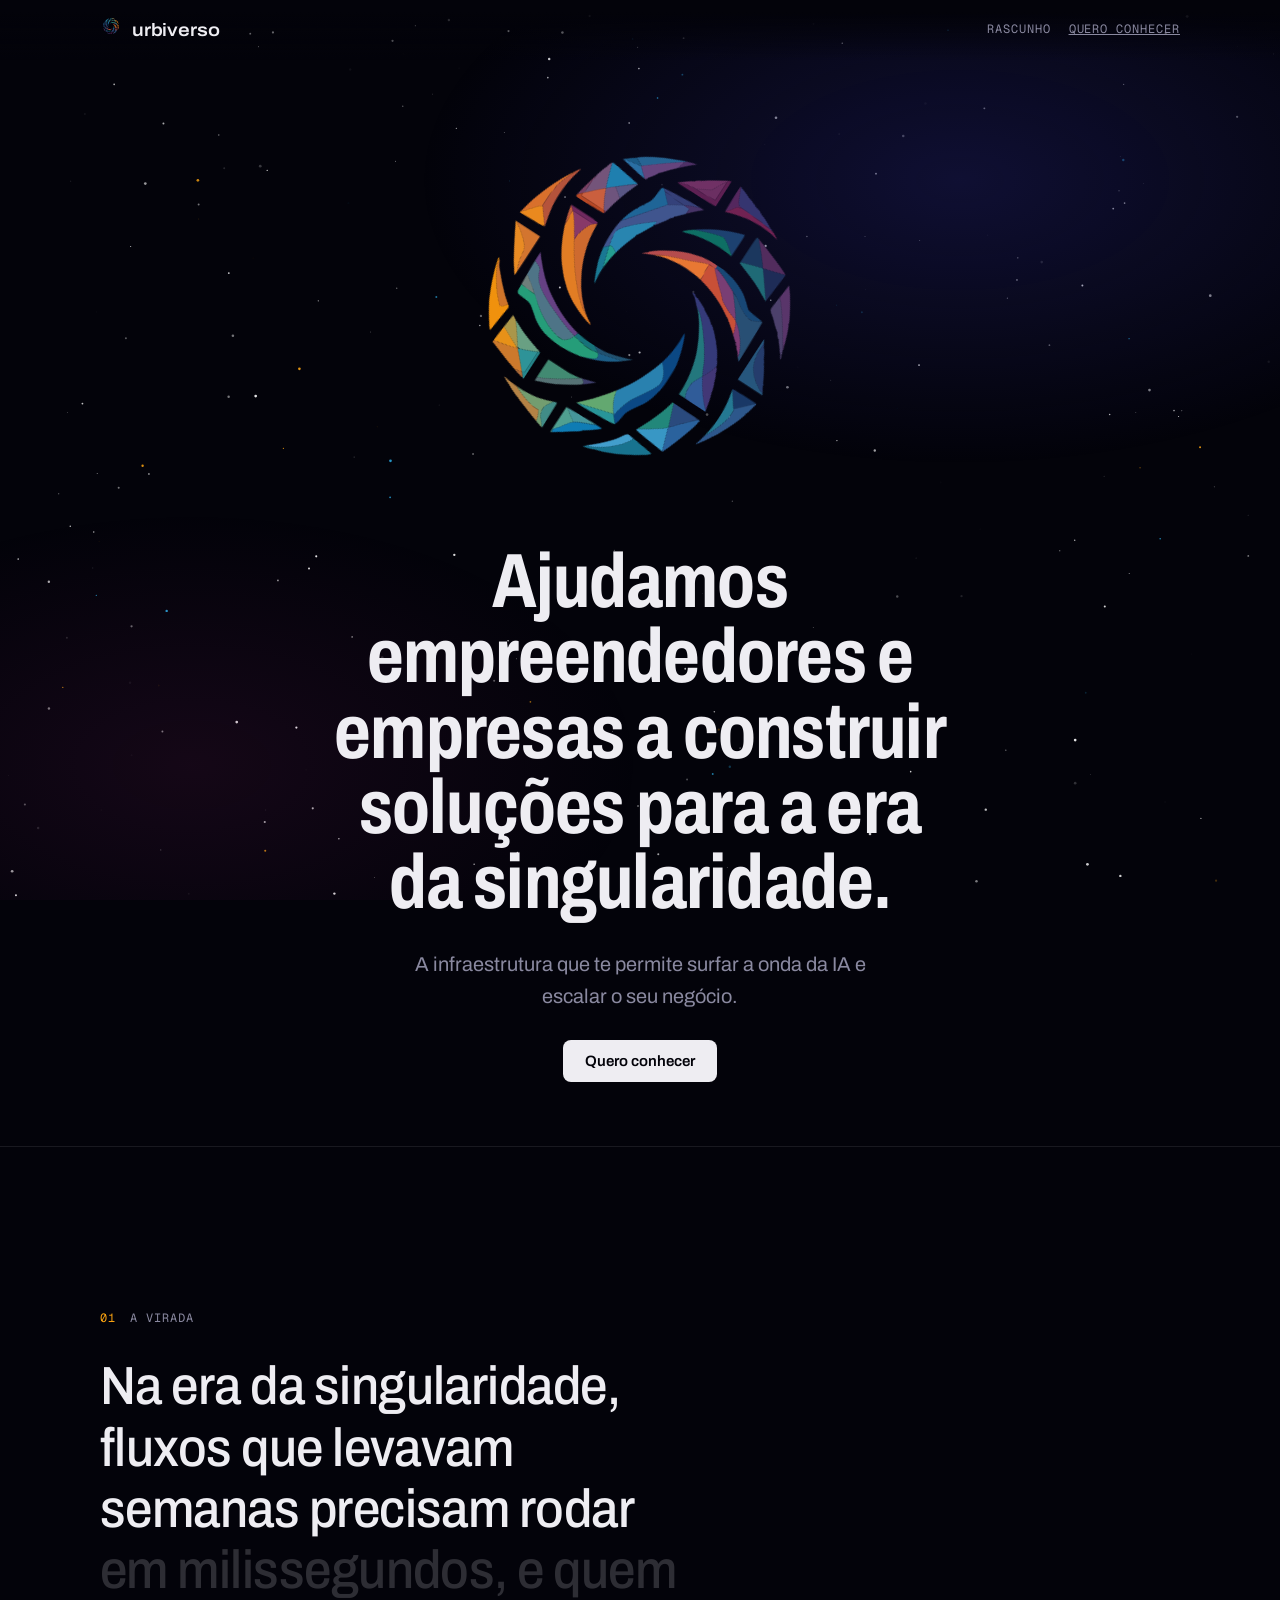
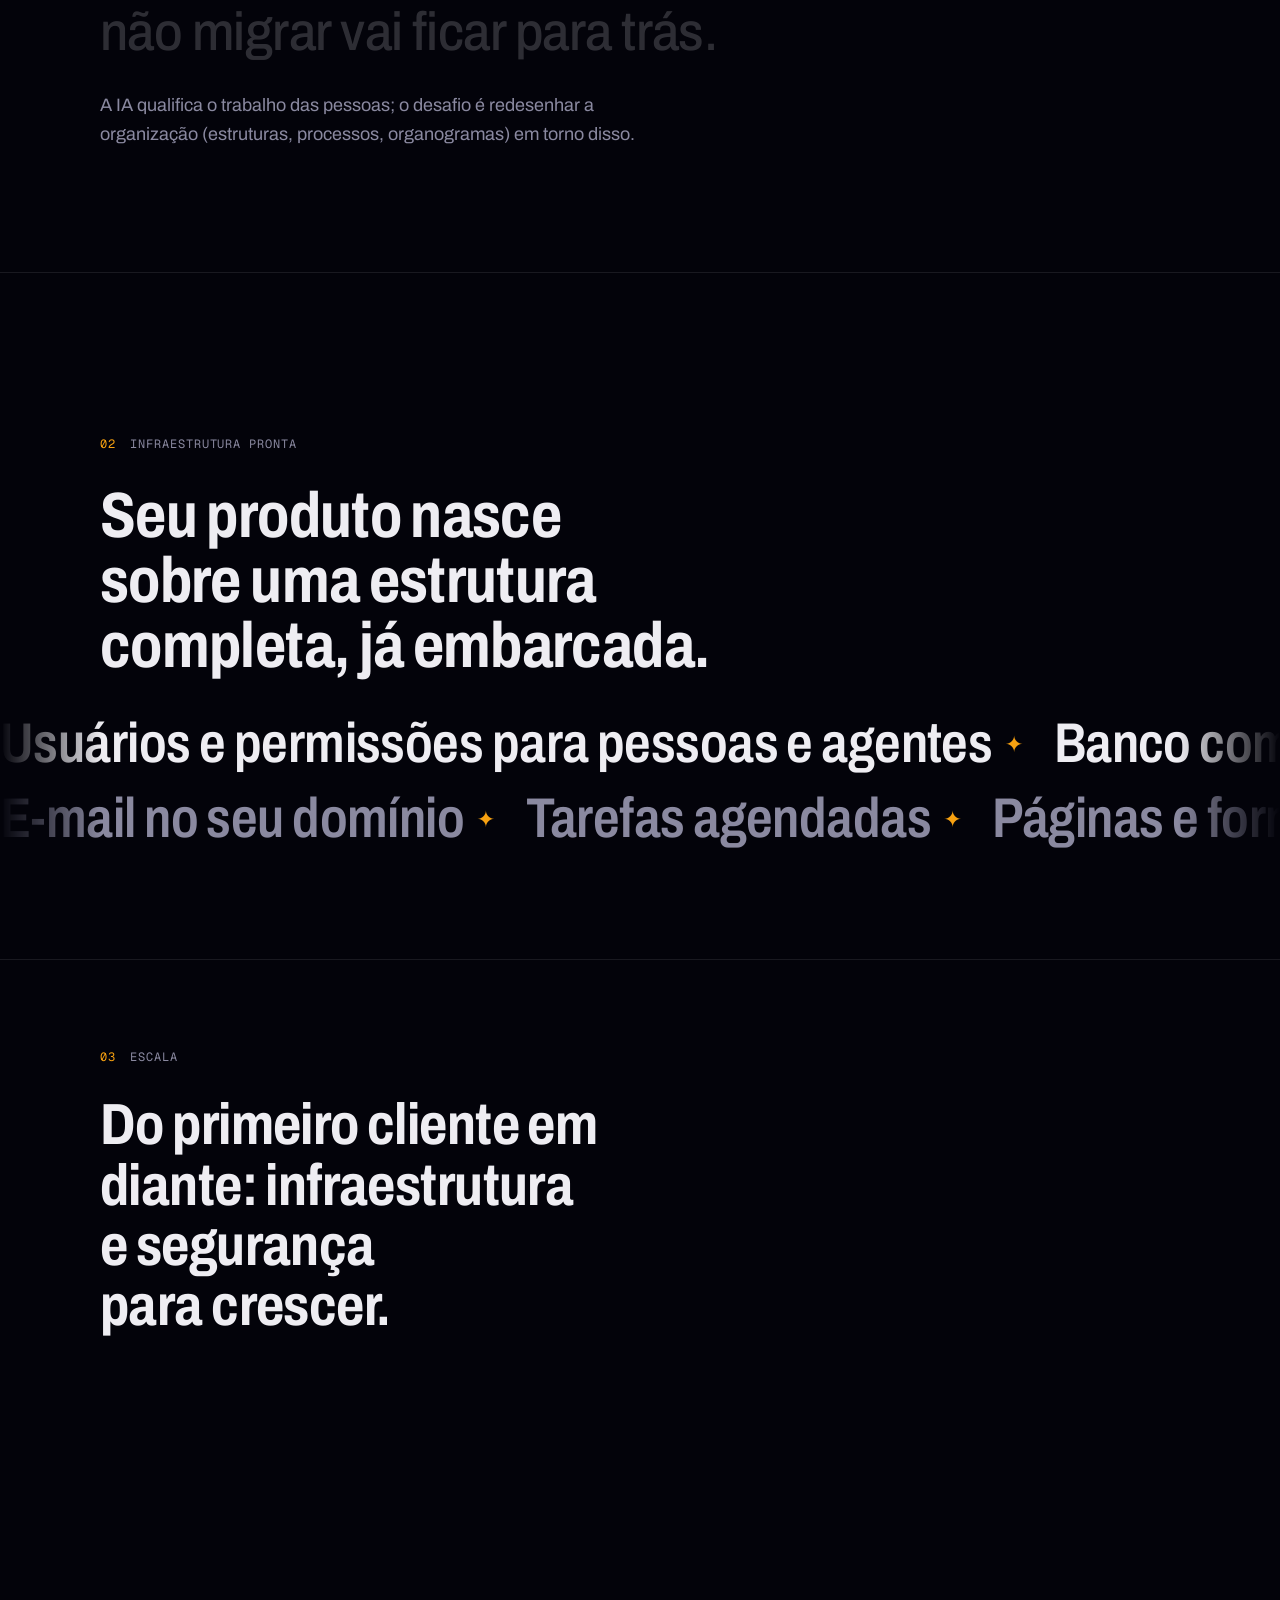
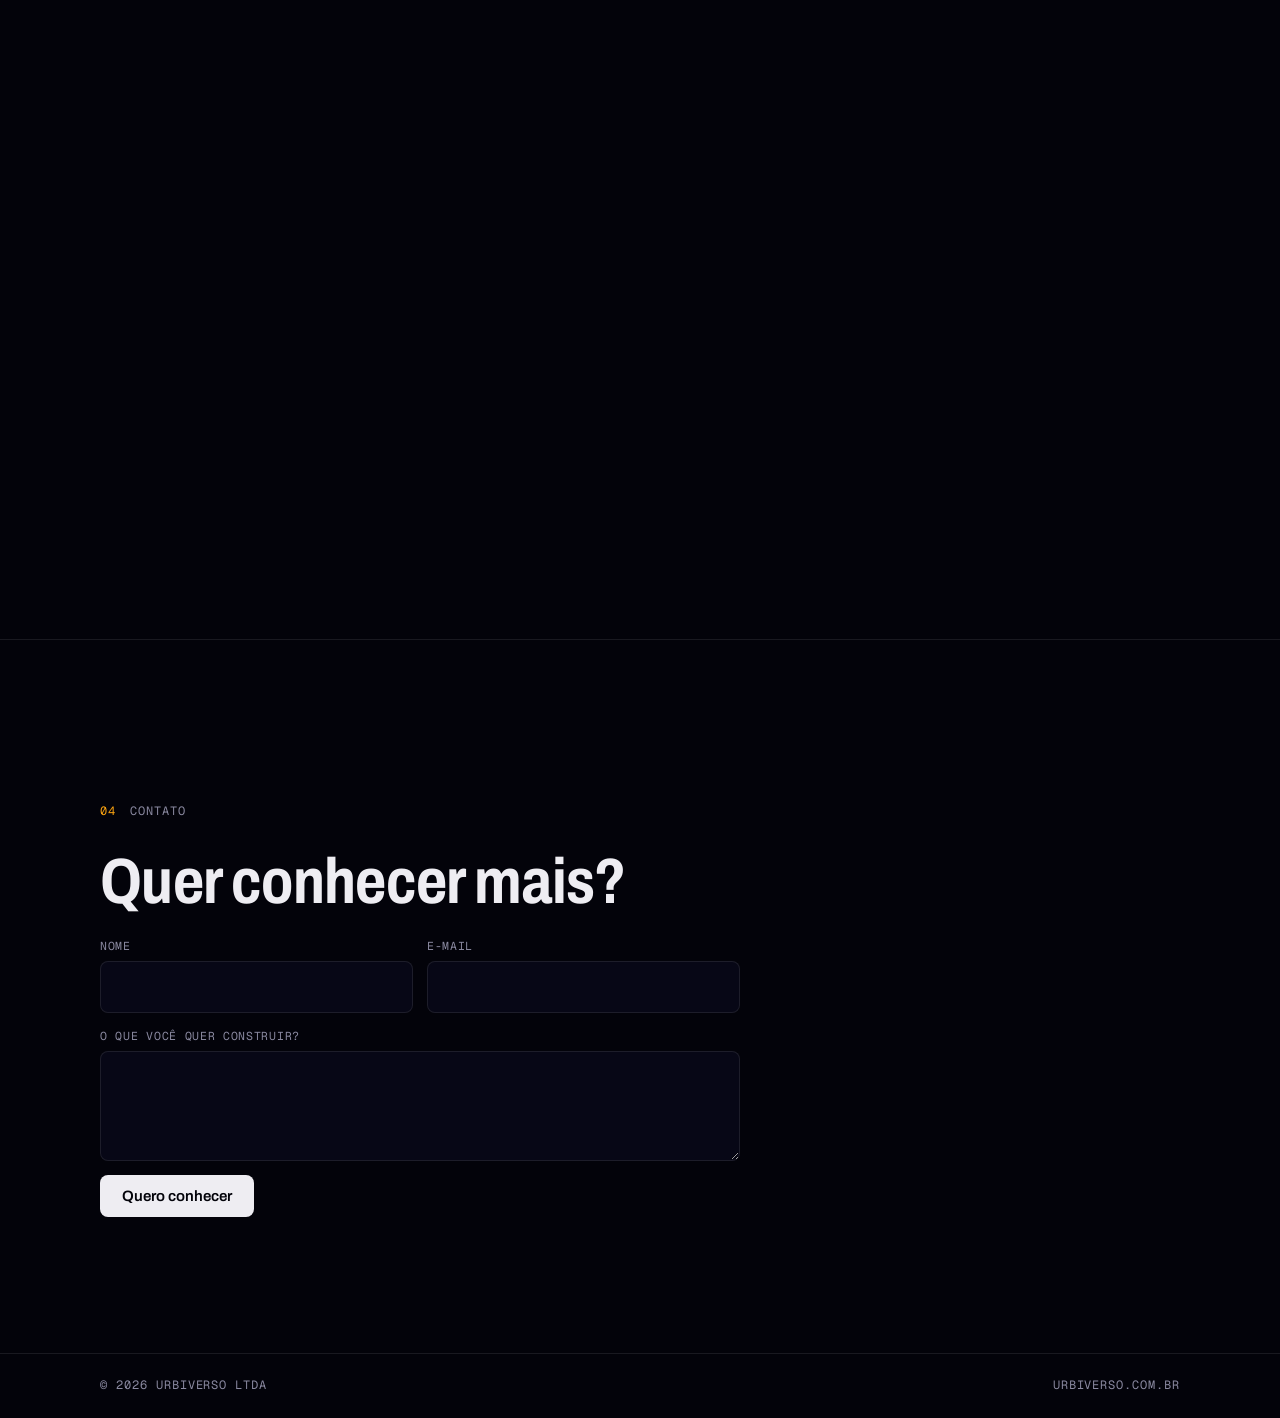
==== index.html @ dcdadf29 "Site enxuto: 4 blocos, letreiro da infraestrutura e animação de escala Público passa a ser empreende" ====
<!doctype html>
<html lang="pt-BR">
<!-- Rascunho: textos em revisão. -->
<head>
<meta charset="utf-8">
<meta name="viewport" content="width=device-width, initial-scale=1, viewport-fit=cover">
<title>Urbiverso</title>
<meta name="description" content="Ajudamos empreendedores e empresas a construir soluções para a era da singularidade.">
<link rel="icon" href="assets/vortice.svg" type="image/svg+xml">
<link rel="preconnect" href="https://fonts.googleapis.com">
<link rel="preconnect" href="https://fonts.gstatic.com" crossorigin>
<link rel="stylesheet" href="https://fonts.googleapis.com/css2?family=Archivo:wdth,wght@62..125,300..800&family=Geist+Mono:wght@400;500&display=swap">
<style>
:root{
  color-scheme: dark;
  --espaco:#03030A; --nebulosa:#1A1A55; --texto:#EEEDF2; --apagado:#8A89A0; --linha:rgba(255,255,255,.09);
  --azul:#2AA9E0; --verde:#13A98D; --laranja:#F7A111; --magenta:#9A2B79;
  --sans:"Archivo",system-ui,sans-serif; --mono:"Geist Mono",ui-monospace,monospace;
}
*{box-sizing:border-box}
html{background:var(--espaco)}
body{margin:0;background:var(--espaco);color:var(--texto);font-family:var(--sans);font-size:17px;line-height:1.6;-webkit-font-smoothing:antialiased;overflow-x:hidden}
a{color:inherit}
:focus-visible{outline:2px solid var(--laranja);outline-offset:3px}
#ceu{position:fixed;inset:0;width:100%;height:100%;z-index:0;pointer-events:none}
.nebulosa{position:fixed;inset:0;z-index:0;pointer-events:none;
  background:radial-gradient(60% 45% at 75% 20%,rgba(26,26,85,.55),transparent 70%),radial-gradient(50% 40% at 15% 85%,rgba(154,43,121,.12),transparent 70%)}
main,header,footer{position:relative;z-index:1}
.mono{font-family:var(--mono);font-size:12px;letter-spacing:.08em;text-transform:uppercase;color:var(--apagado)}
.env{max-width:1120px;margin:0 auto;padding-inline:20px}

.topo{position:fixed;inset:0 0 auto 0;z-index:5;padding-top:env(safe-area-inset-top,0px);
  background:linear-gradient(var(--espaco) 20%,transparent)}
.topo .env{display:flex;justify-content:space-between;align-items:center;height:60px}
.topo .marca{font-weight:600;font-stretch:112%;font-size:18px;letter-spacing:-.01em;display:flex;align-items:center;gap:10px}
.topo .marca svg{width:22px;height:22px}
.topo nav{display:flex;gap:18px;align-items:center}
@media (max-width:640px){.topo .tag{display:none}}

/* Abertura */
.abertura{min-height:100svh;display:grid;align-content:center;justify-items:center;text-align:center;gap:28px;padding:96px 20px 64px}
.vortice{width:min(58vmin,420px);aspect-ratio:1;will-change:transform}
.vortice svg{width:100%;height:100%;display:block}
.abertura h1{margin:0;max-width:18ch;font-weight:700;font-stretch:78%;font-size:clamp(38px,6vw,80px);line-height:.98;letter-spacing:-.01em;text-wrap:balance}
.abertura p{margin:0;max-width:44ch;color:var(--apagado);font-size:clamp(17px,1.6vw,20px)}

/* Capítulos */
.capitulo{padding-block:18vh 12vh;border-top:1px solid var(--linha)}
.rotulo{display:flex;gap:14px;align-items:center;margin-bottom:28px}
.rotulo .n{color:var(--laranja)}
.capitulo h2{margin:0 0 22px;max-width:20ch;font-weight:700;font-stretch:80%;font-size:clamp(34px,5vw,64px);line-height:1.02;letter-spacing:-.01em;text-wrap:balance}
.capitulo .corpo{max-width:58ch;color:var(--apagado);font-size:18px}
.capitulo .corpo p{margin:0 0 16px}
.capitulo .corpo strong{color:var(--texto);font-weight:500}

/* 1 · texto que acende */
.acende{margin:0 0 28px;max-width:24ch;font-size:clamp(28px,4.2vw,54px);line-height:1.14;font-weight:500;font-stretch:90%;letter-spacing:-.01em;text-wrap:balance}
.acende .p{opacity:.18;transition:opacity .35s linear}
.acende .p.on{opacity:1}
.cta{display:inline-block;font:600 15px var(--sans);color:var(--espaco);background:var(--texto);border-radius:8px;padding:13px 22px;text-decoration:none}
.cta:hover{background:#fff}

/* 2 · letreiro da infraestrutura */
.letreiro{margin-top:34px;display:grid;gap:10px;overflow:hidden;
  -webkit-mask-image:linear-gradient(90deg,transparent,#000 8%,#000 92%,transparent);mask-image:linear-gradient(90deg,transparent,#000 8%,#000 92%,transparent)}
.faixa{display:flex;width:max-content;animation:corre var(--dur,60s) linear infinite}
.faixa.volta{animation-direction:reverse}
.faixa span{white-space:nowrap;font-weight:600;font-stretch:80%;font-size:clamp(26px,4.4vw,56px);line-height:1.15;letter-spacing:-.01em;padding-right:.55em}
.faixa span::after{content:"✦";color:var(--laranja);font-size:.4em;vertical-align:.45em;padding-left:.55em}
.faixa.apagada span{color:var(--apagado)}
@keyframes corre{to{transform:translateX(-50%)}}
.so-leitor{position:absolute;width:1px;height:1px;overflow:hidden;clip-path:inset(50%)}

/* 3 · escala: grafo que vira galáxia */
.escala{position:relative;height:320vh;border-top:1px solid var(--linha)}
.palco{position:sticky;top:0;height:100svh;overflow:hidden}
#galaxia{position:absolute;inset:0;width:100%;height:100%}
.palco .env{position:relative;padding-top:88px}
.palco h2{margin:0;max-width:18ch;font-weight:700;font-stretch:80%;font-size:clamp(30px,4.6vw,58px);line-height:1.04;letter-spacing:-.01em;text-wrap:balance}

/* 4 · formulário */
form{display:grid;gap:14px;max-width:640px;margin-top:8px}
.duas{display:grid;gap:14px}
@media (min-width:640px){.duas{grid-template-columns:1fr 1fr}}
label{display:grid;gap:6px;font-family:var(--mono);font-size:11.5px;letter-spacing:.06em;text-transform:uppercase;color:var(--apagado)}
input,textarea{font:inherit;font-family:var(--sans);font-size:16px;text-transform:none;letter-spacing:0;color:var(--texto);background:rgba(10,10,28,.7);border:1px solid var(--linha);border-radius:8px;padding:12px 14px;width:100%}
textarea{min-height:110px;resize:vertical}
input:focus,textarea:focus{outline:none;border-color:var(--azul)}
button{justify-self:start;font:600 15px var(--sans);color:var(--espaco);background:var(--texto);border:0;border-radius:8px;padding:13px 22px;cursor:pointer}
button:hover{background:#fff}
.aviso{font-family:var(--mono);font-size:12px;color:var(--verde);min-height:1.2em}

footer{border-top:1px solid var(--linha);padding-block:22px calc(22px + env(safe-area-inset-bottom,0px))}
footer .env{display:flex;justify-content:space-between;gap:12px;flex-wrap:wrap}

@media (prefers-reduced-motion:reduce){
  .acende .p{opacity:1}
  .faixa{animation:none;width:auto;flex-wrap:wrap}
  .faixa span:nth-child(n+7){display:none}
  .escala{height:auto}
  .palco{position:relative}
}
</style>
</head>
<body>
<canvas id="ceu" aria-hidden="true"></canvas>
<div class="nebulosa" aria-hidden="true"></div>

<header class="topo"><div class="env">
  <span class="marca"><span id="mini" aria-hidden="true"></span>urbiverso</span>
  <nav class="mono"><span class="tag">Rascunho</span><a href="#lista">Quero conhecer</a></nav>
</div></header>

<main>
<section class="abertura">
  <div class="vortice" id="vortice" role="img" aria-label="Símbolo da Urbiverso girando"></div>
  <h1>Ajudamos empreendedores e empresas a construir soluções para a era da singularidade.</h1>
  <p>A infraestrutura que te permite surfar a onda da IA e escalar o seu negócio.</p>
  <a class="cta" href="#lista">Quero conhecer</a>
</section>

<section class="capitulo" id="c1"><div class="env">
  <div class="rotulo mono"><span class="n">01</span><span>A virada</span></div>
  <p class="acende" id="acende">Na era da singularidade, fluxos que levavam semanas precisam rodar em milissegundos, e quem não migrar vai ficar para trás.</p>
  <div class="corpo"><p>A IA qualifica o trabalho das pessoas; o desafio é redesenhar a organização (estruturas, processos, organogramas) em torno disso.</p></div>
</div></section>

<section class="capitulo" id="c2"><div class="env">
  <div class="rotulo mono"><span class="n">02</span><span>Infraestrutura pronta</span></div>
  <h2>Seu produto nasce sobre uma estrutura completa, já embarcada.</h2>
  <ul class="so-leitor"><li>Usuários e permissões para pessoas e agentes</li><li>Banco com dados separados por cliente</li><li>Trilha de auditoria imutável</li><li>Correção e evolução em tempo real por agentes</li><li>IA embutida: documentos, classificação, áudio</li><li>Integrações e Slack</li><li>E-mail no seu domínio</li><li>Tarefas agendadas</li><li>Páginas e formulários públicos</li><li>Atualizações sem parar o sistema</li><li>Sua marca em tudo</li></ul>
</div>
  <div class="letreiro" aria-hidden="true">
    <div class="faixa" style="--dur:70s"><span>Usuários e permissões para pessoas e agentes</span><span>Banco com dados separados por cliente</span><span>Trilha de auditoria imutável</span><span>Correção e evolução em tempo real por agentes</span><span>IA embutida: documentos, classificação, áudio</span><span>Integrações e Slack</span><span>Usuários e permissões para pessoas e agentes</span><span>Banco com dados separados por cliente</span><span>Trilha de auditoria imutável</span><span>Correção e evolução em tempo real por agentes</span><span>IA embutida: documentos, classificação, áudio</span><span>Integrações e Slack</span></div>
    <div class="faixa volta apagada" style="--dur:60s"><span>E-mail no seu domínio</span><span>Tarefas agendadas</span><span>Páginas e formulários públicos</span><span>Atualizações sem parar o sistema</span><span>Sua marca em tudo</span><span>E-mail no seu domínio</span><span>Tarefas agendadas</span><span>Páginas e formulários públicos</span><span>Atualizações sem parar o sistema</span><span>Sua marca em tudo</span></div>
  </div>
</section>

<section class="escala" id="c3">
  <div class="palco">
    <canvas id="galaxia" aria-hidden="true"></canvas>
    <div class="env">
      <div class="rotulo mono"><span class="n">03</span><span>Escala</span></div>
      <h2>Do primeiro cliente em diante: infraestrutura e segurança para crescer.</h2>
    </div>
  </div>
</section>

<section class="capitulo" id="lista"><div class="env">
  <div class="rotulo mono"><span class="n">04</span><span>Contato</span></div>
  <h2>Quer conhecer mais?</h2>
  <form id="form" novalidate>
    <div class="duas">
      <label for="f-nome">Nome<input id="f-nome" name="nome" autocomplete="name" required></label>
      <label for="f-email">E-mail<input id="f-email" name="email" type="email" autocomplete="email" required></label>
    </div>
    <label for="f-ideia">O que você quer construir?<textarea id="f-ideia" name="ideia" required></textarea></label>
    <button type="submit">Quero conhecer</button>
    <div class="aviso" id="aviso" role="status"></div>
  </form>
</div></section>
</main>

<footer><div class="env mono"><span>© 2026 Urbiverso Ltda</span><span>urbiverso.com.br</span></div></footer>

<script>
document.documentElement.classList.add('js');
const reduz=matchMedia('(prefers-reduced-motion: reduce)').matches;
const clamp=(v,a=0,b=1)=>Math.min(b,Math.max(a,v));

/* Céu: três camadas de estrelas, brilho lento, paralaxe leve na rolagem */
const ceu=document.getElementById('ceu'), cx=ceu.getContext('2d');
let estrelas=[], W=0, H=0, dpr=1;
function semear(){
  dpr=Math.min(devicePixelRatio||1,2); W=innerWidth; H=innerHeight;
  ceu.width=W*dpr; ceu.height=H*dpr; cx.setTransform(dpr,0,0,dpr,0,0);
  const n=Math.round(W*H/2600); let s=7;
  const rnd=()=>{s=(s*16807)%2147483647;return s/2147483647;};
  estrelas=Array.from({length:n},()=>{const c=rnd();return {x:rnd()*W,y:rnd()*H*1.6,r:.3+rnd()*1.1,camada:c<.6?.05:c<.9?.12:.22,fase:rnd()*6.28,vel:.4+rnd()*1.2,cor:rnd()<.08?'247,161,17':rnd()<.1?'42,169,224':'255,255,255'};});
}
function desenhar(t){
  cx.clearRect(0,0,W,H);
  const y0=scrollY;
  for(const e of estrelas){
    const y=((e.y-y0*e.camada)%(H*1.6)+H*1.6)%(H*1.6);
    if(y>H) continue;
    const a=reduz?.7:.45+.45*Math.sin(t/1000*e.vel+e.fase);
    cx.fillStyle=`rgba(${e.cor},${a.toFixed(2)})`;
    cx.beginPath();cx.arc(e.x,y,e.r,0,6.283);cx.fill();
  }
}
semear(); addEventListener('resize',semear);

/* Vórtice: gira no sentido anti-horário, devagar; a rolagem acrescenta giro */
const vortice=document.getElementById('vortice');
fetch('assets/vortice.svg').then(r=>r.text()).then(svg=>{vortice.innerHTML=svg;document.getElementById('mini').innerHTML=svg;});
let angulo=0, ultimo=performance.now(), rolagemAnterior=scrollY;
function laco(t){
  const dt=t-ultimo; ultimo=t;
  if(!reduz){
    angulo-=dt*0.006;                         // ~60s por volta
    angulo-=Math.abs(scrollY-rolagemAnterior)*0.08;   // rolar (para qualquer lado) acelera o giro anti-horário
    rolagemAnterior=scrollY;
    vortice.style.transform=`rotate(${angulo}deg)`;
  }
  desenhar(t);
  textoAcende();
  galaxia();
  requestAnimationFrame(laco);
}
requestAnimationFrame(laco);

/* 01 · texto acende conforme a leitura */
const acende=document.getElementById('acende');
acende.innerHTML=acende.textContent.split(' ').map(w=>`<span class="p">${w}</span>`).join(' ');
const palavras=[...acende.querySelectorAll('.p')];
function textoAcende(){
  if(reduz) return;
  const r=acende.getBoundingClientRect();
  const p=clamp((innerHeight*.85-r.top)/(r.height+innerHeight*.35));
  const n=Math.round(p*palavras.length);
  palavras.forEach((w,i)=>w.classList.toggle('on',i<n));
}

/* 03 · escala: um ponto se liga aos vizinhos, a rede cresce, a câmera se afasta e a rede vira galáxia */
const esc=document.getElementById('c3'), gal=document.getElementById('galaxia'), gx=gal.getContext('2d');
let GW=0, GH=0;
function medirGal(){const d=Math.min(devicePixelRatio||1,2);GW=gal.clientWidth;GH=gal.clientHeight;gal.width=GW*d;gal.height=GH*d;gx.setTransform(d,0,0,d,0,0);}
medirGal(); addEventListener('resize',medirGal);
const pts=(()=>{
  let s=11; const rnd=()=>{s=(s*16807)%2147483647;return s/2147483647;};
  const gauss=()=>{let u=0;for(let i=0;i<4;i++)u+=rnd();return (u-2)/1.15;};
  const g=[];
  // galáxia: dois braços em espiral e um núcleo
  for(let i=0;i<6500;i++){
    let x,y;
    if(rnd()<.2){const r=Math.abs(gauss())*.17, a=rnd()*6.283; x=Math.cos(a)*r; y=Math.sin(a)*r;}
    else{const t=Math.pow(rnd(),.8), braco=rnd()<.5?0:Math.PI, a=braco+t*4.4+gauss()*.42*(1.1-t*.5), r=.08+t*.95+gauss()*.05;
      x=Math.cos(a)*r+gauss()*.06; y=Math.sin(a)*r+gauss()*.06;}
    g.push({x,y:y*.68,rede:false});
  }
  // ponto de partida num dos braços, e a rede em volta dele, densa em todas as escalas
  const t0=.5, a0=t0*4.4, r0=.08+t0*.95, O={x:Math.cos(a0)*r0,y:Math.sin(a0)*r0*.68};
  for(let i=0;i<420;i++){const r=.0012*Math.pow(160,rnd()), a=rnd()*6.283; g.push({x:O.x+Math.cos(a)*r,y:O.y+Math.sin(a)*r*.8,rede:true});}
  g.push({x:O.x,y:O.y,rede:true,origem:true});
  for(const p of g){p.d=Math.hypot(p.x-O.x,p.y-O.y); p.cor=p.origem?'247,161,17':rnd()<.12?'42,169,224':rnd()<.05?'154,43,121':'255,255,255'; p.r=p.rede?1.6:.4+rnd()*.8;}
  g.sort((a,b)=>a.d-b.d);
  // cada nó da rede se liga aos dois vizinhos mais próximos que já existiam
  const rede=g.filter(p=>p.rede);
  rede.forEach((p,k)=>{let m=[];for(let j=0;j<k;j++){const q=rede[j],d=Math.hypot(p.x-q.x,p.y-q.y);m.push([d,q]);}m.sort((a,b)=>a[0]-b[0]);p.lig=m.slice(0,2).map(v=>v[1]);});
  g.O=O; g.max=g[g.length-1].d; return g;
})();
const suave=t=>t*t*(3-2*t);
function galaxia(){
  const r=esc.getBoundingClientRect();
  if(r.bottom<0||r.top>innerHeight) return;
  const p=reduz?1:clamp(-r.top/(r.height-innerHeight));
  const m=Math.min(GW,GH), R0=.0009, R=R0*Math.pow(pts.max/R0,p);      // raio da rede cresce exponencialmente
  const esc1=Math.max(.38*m/R,.44*m);                                  // a câmera se afasta até caber a galáxia
  const k=suave(clamp((p-.55)/.45));
  const cx0=pts.O.x*(1-k), cy0=pts.O.y*(1-k);                          // e desliza da origem para o centro
  const ox=GW/2, oy=GH*.58;
  gx.clearRect(0,0,GW,GH);
  const brilho=clamp((p-.7)/.3);
  if(brilho>0){const cx=ox-cx0*esc1, cy=oy-cy0*esc1, rg=gx.createRadialGradient(cx,cy,0,cx,cy,.55*esc1);
    rg.addColorStop(0,`rgba(180,190,255,${(.22*brilho).toFixed(3)})`);rg.addColorStop(.35,`rgba(26,26,85,${(.35*brilho).toFixed(3)})`);rg.addColorStop(1,'rgba(26,26,85,0)');
    gx.fillStyle=rg;gx.fillRect(0,0,GW,GH);}
  const ligAlfa=clamp(1-(p-.45)/.4)*.55;
  if(ligAlfa>0){
    gx.lineWidth=1; gx.strokeStyle=`rgba(42,169,224,${ligAlfa.toFixed(3)})`; gx.beginPath();
    for(const q of pts){ if(q.d>R) break; if(!q.lig) continue;
      const x=ox+(q.x-cx0)*esc1, y=oy+(q.y-cy0)*esc1;
      for(const v of q.lig){gx.moveTo(x,y);gx.lineTo(ox+(v.x-cx0)*esc1,oy+(v.y-cy0)*esc1);} }
    gx.stroke();
  }
  const tamRede=1+2.2*clamp(1-p/.5);
  for(const q of pts){
    if(q.d>R) break;
    const x=ox+(q.x-cx0)*esc1, y=oy+(q.y-cy0)*esc1;
    if(x<-4||y<-4||x>GW+4||y>GH+4) continue;
    const a=clamp((R-q.d)/(R*.25+1e-6));
    gx.fillStyle=`rgba(${q.cor},${((.25+.75*a)*(q.rede?1:.8)).toFixed(2)})`;
    gx.beginPath(); gx.arc(x,y,q.origem?3.5:q.rede?q.r*tamRede*.7:q.r,0,6.283); gx.fill();
  }
}

/* Formulário: nesta direção é só demonstração */
document.getElementById('form').addEventListener('submit',e=>{
  e.preventDefault();
  document.getElementById('aviso').textContent='O formulário ainda não está ligado. Em breve.';
});
</script>
</body>
</html>
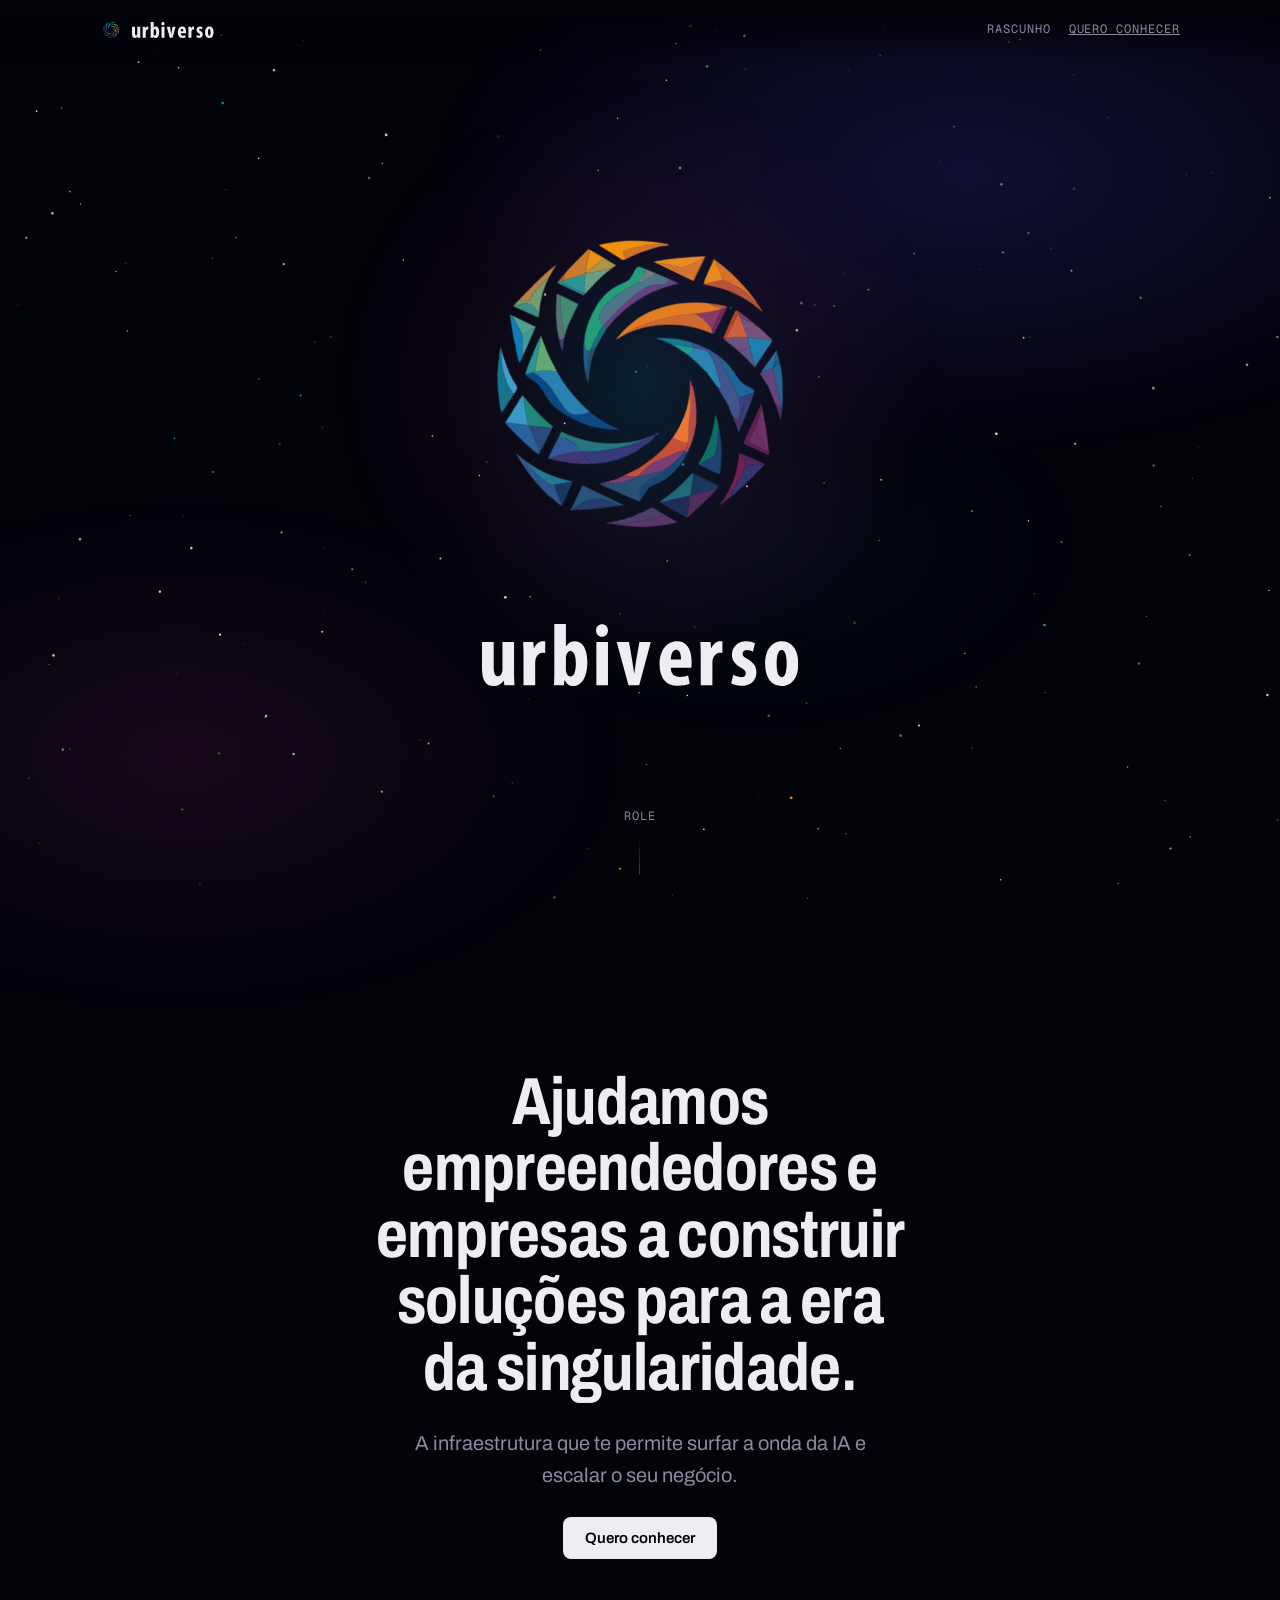
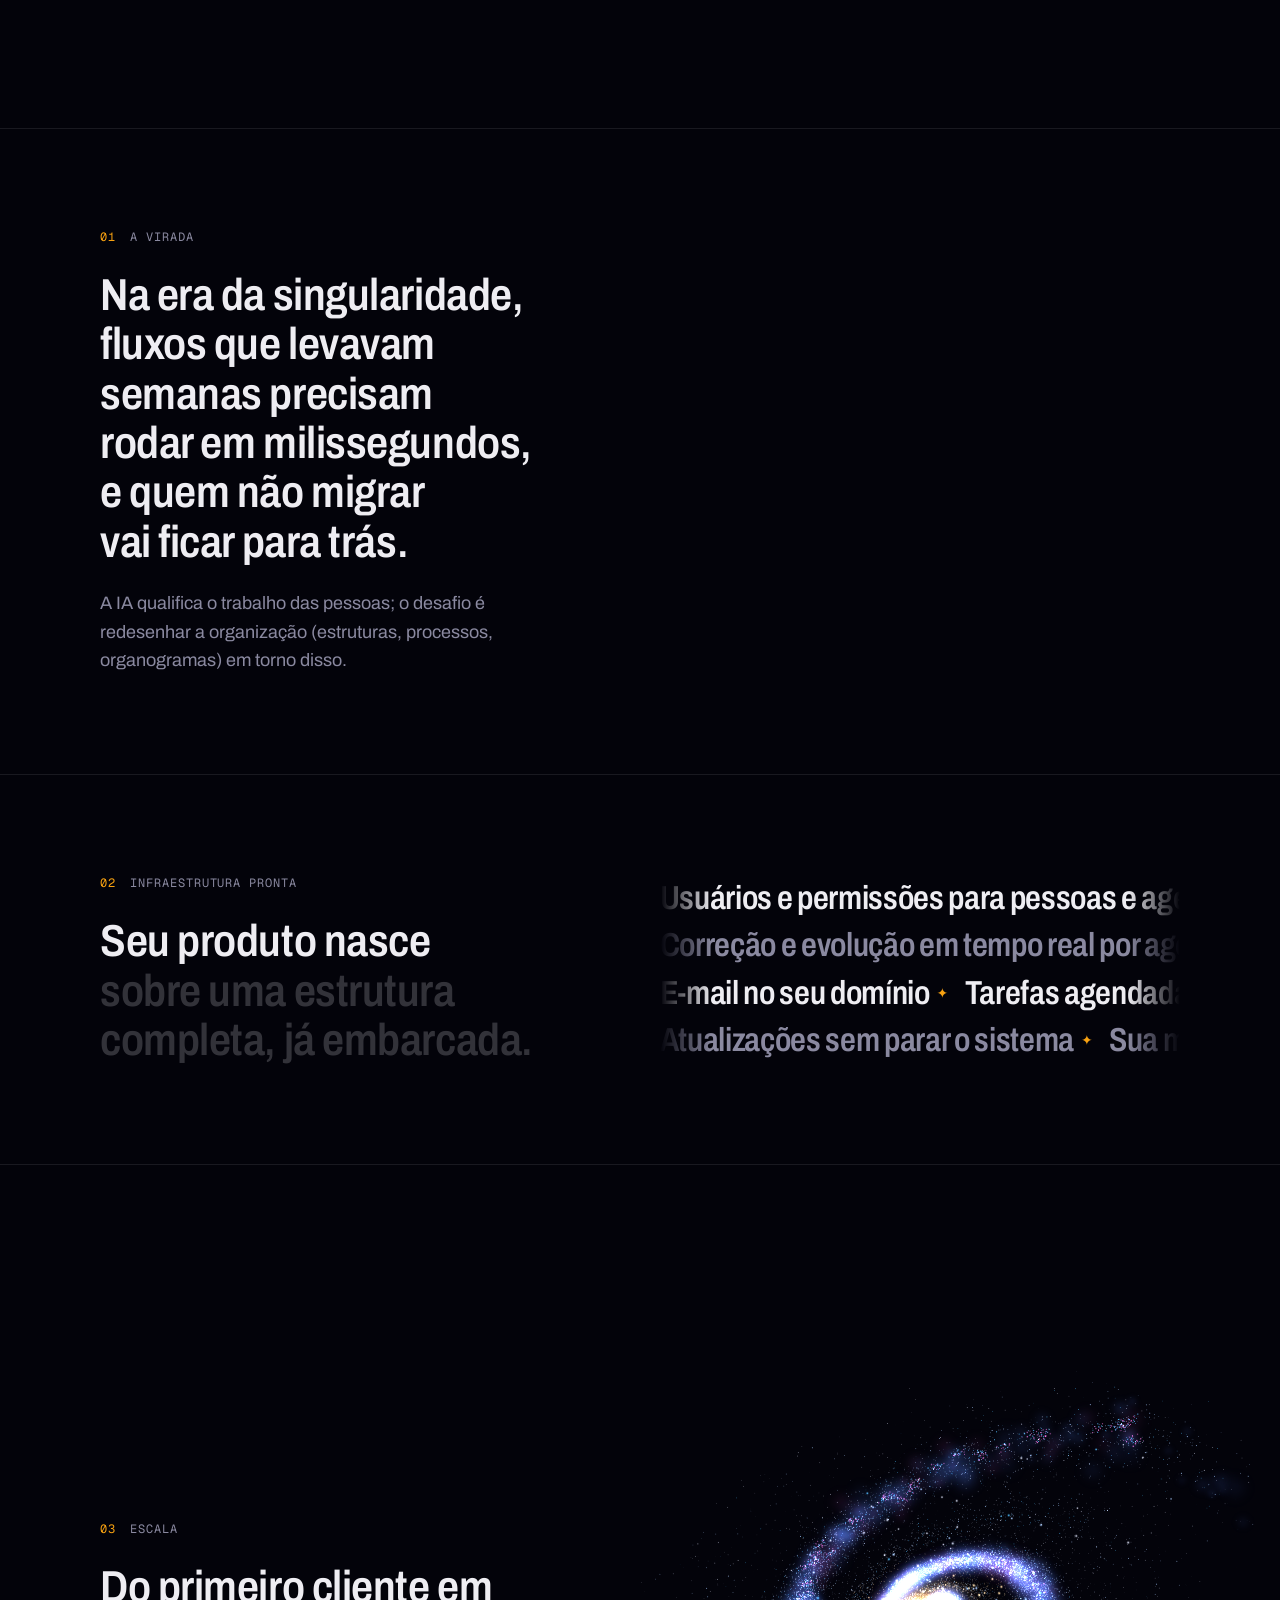
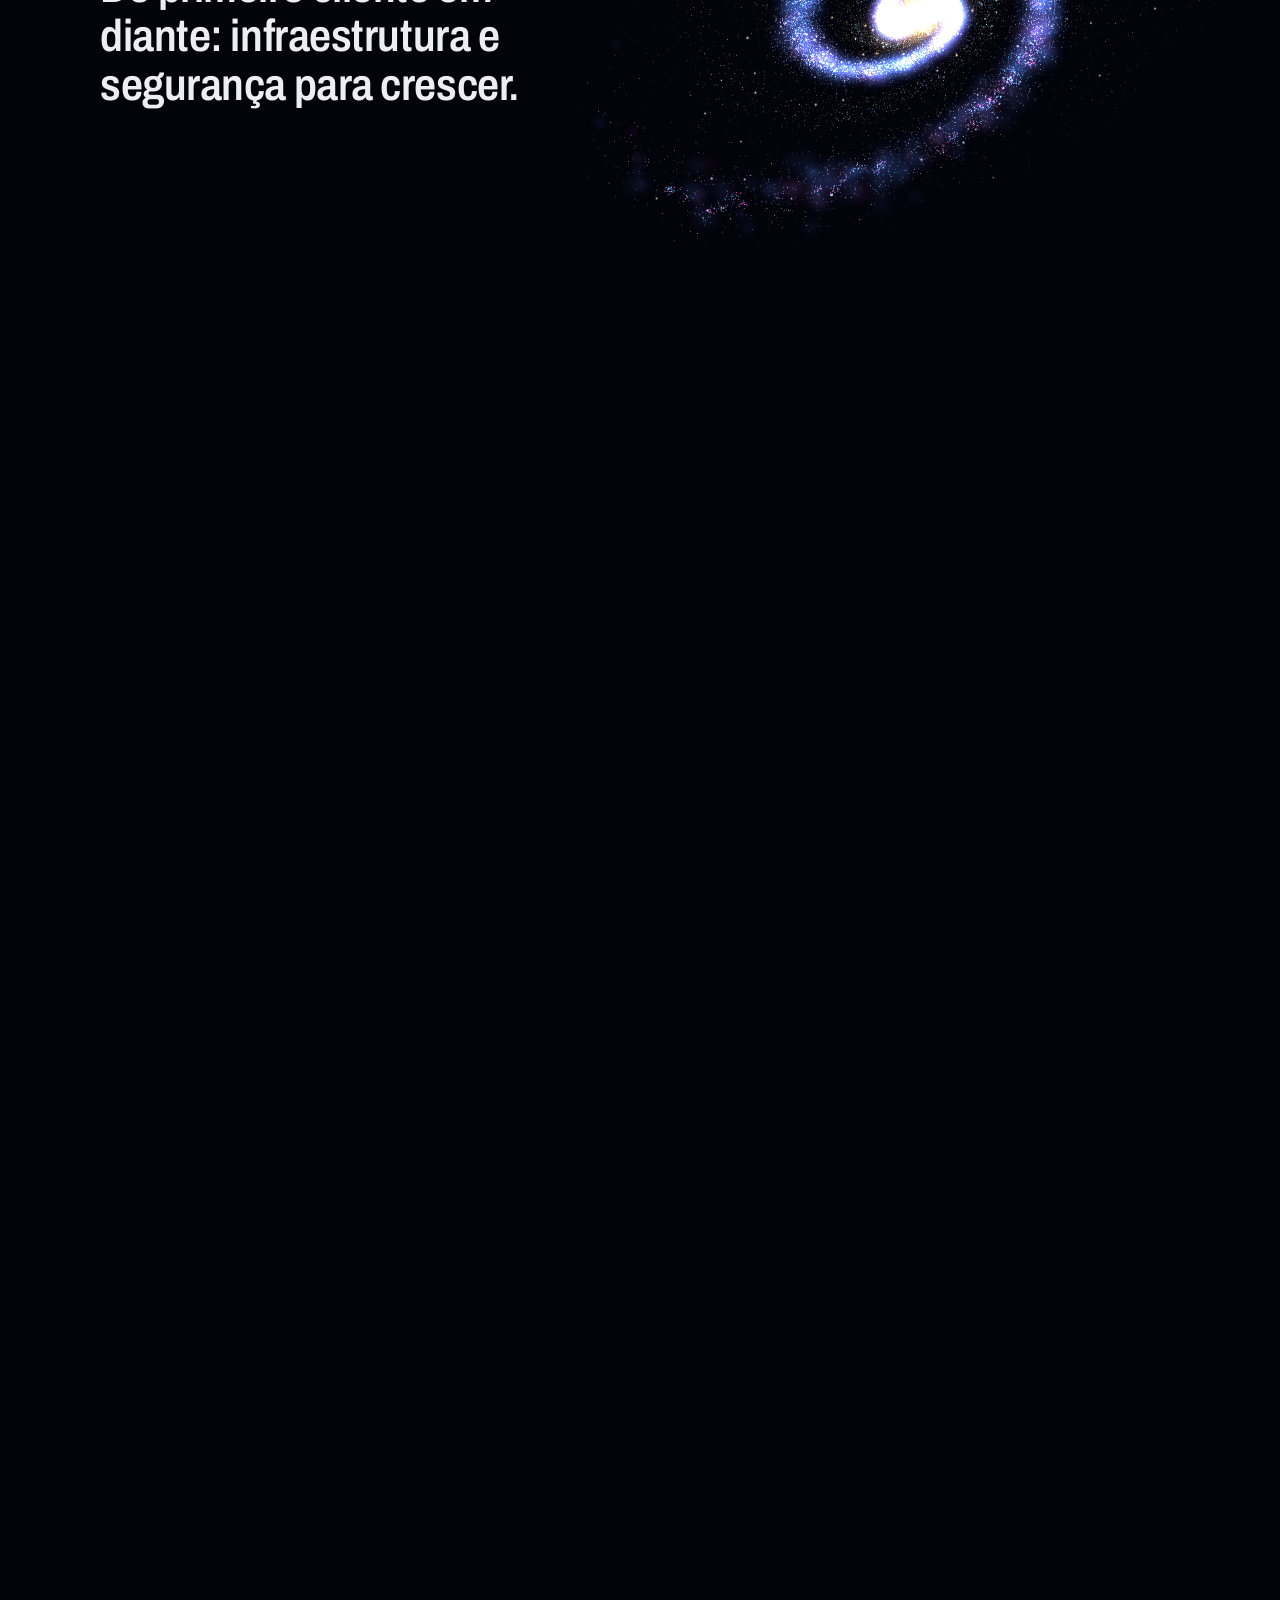
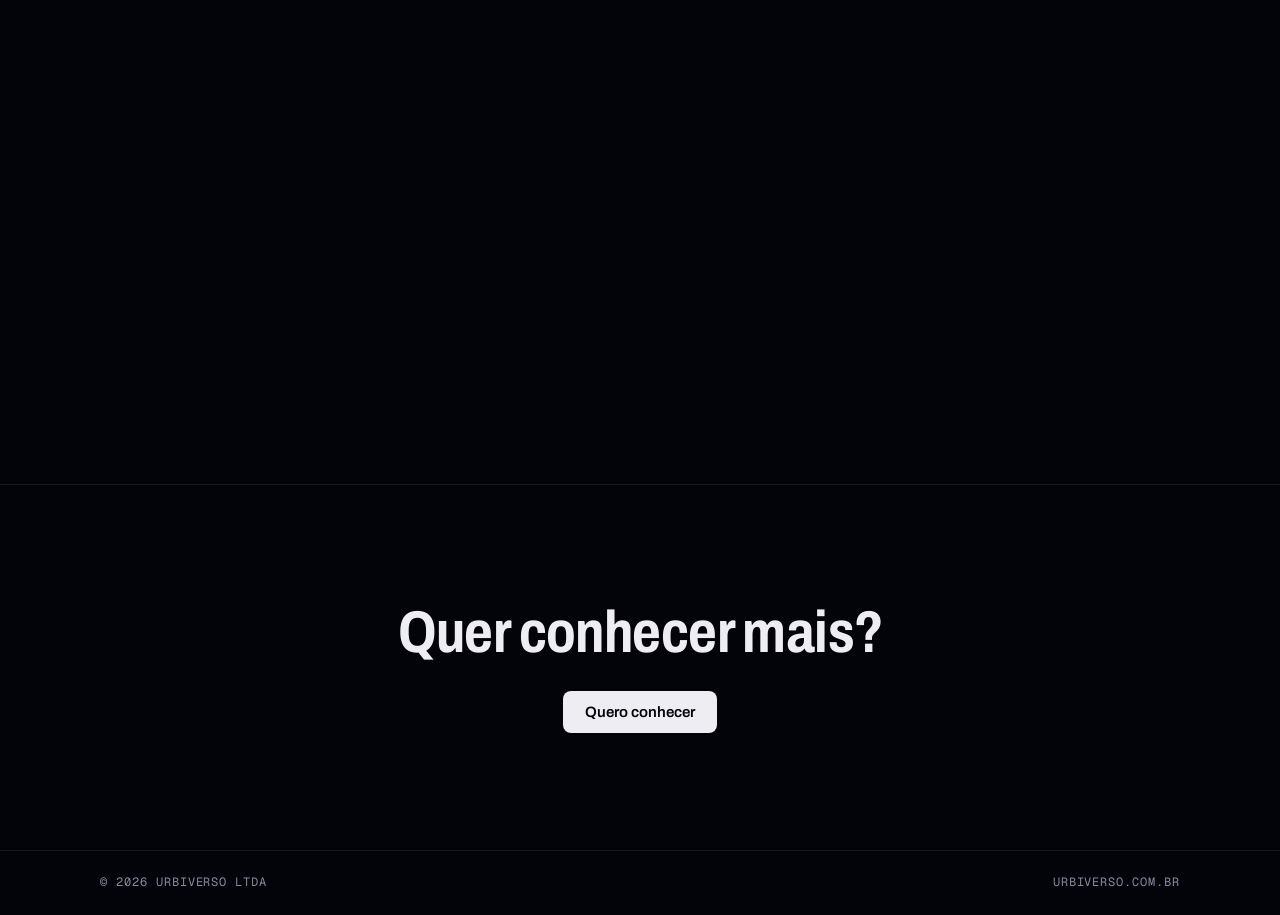
==== commit 41c8cf1b: "Entrada com a marca, blocos lado a lado, galáxia nova e formulário em página própria - Entrada só co" ====
--- a/index.html
+++ b/index.html
@@ -23,80 +23,94 @@
 a{color:inherit}
 :focus-visible{outline:2px solid var(--laranja);outline-offset:3px}
 #ceu{position:fixed;inset:0;width:100%;height:100%;z-index:0;pointer-events:none}
-.nebulosa{position:fixed;inset:0;z-index:0;pointer-events:none;
-  background:radial-gradient(60% 45% at 75% 20%,rgba(26,26,85,.55),transparent 70%),radial-gradient(50% 40% at 15% 85%,rgba(154,43,121,.12),transparent 70%)}
+.nebulosa{position:fixed;inset:-35%;z-index:0;pointer-events:none;
+  background:radial-gradient(35% 26% at 65% 32%,rgba(26,26,85,.55),transparent 70%),radial-gradient(29% 24% at 29% 70%,rgba(154,43,121,.13),transparent 70%),radial-gradient(22% 18% at 55% 56%,rgba(42,169,224,.05),transparent 70%);
+  animation:gira-nebulosa 240s linear infinite}
+@keyframes gira-nebulosa{to{transform:rotate(-360deg)}}
 main,header,footer{position:relative;z-index:1}
 .mono{font-family:var(--mono);font-size:12px;letter-spacing:.08em;text-transform:uppercase;color:var(--apagado)}
 .env{max-width:1120px;margin:0 auto;padding-inline:20px}
+.palavra svg{display:block;height:100%;width:auto}
 
 .topo{position:fixed;inset:0 0 auto 0;z-index:5;padding-top:env(safe-area-inset-top,0px);
   background:linear-gradient(var(--espaco) 20%,transparent)}
 .topo .env{display:flex;justify-content:space-between;align-items:center;height:60px}
-.topo .marca{font-weight:600;font-stretch:112%;font-size:18px;letter-spacing:-.01em;display:flex;align-items:center;gap:10px}
-.topo .marca svg{width:22px;height:22px}
+.topo .marca{display:flex;align-items:center;gap:10px;text-decoration:none;opacity:0;pointer-events:none;transition:opacity .5s}
+.topo.mostra .marca{opacity:1;pointer-events:auto}
+.topo .marca .simbolo{width:22px;height:22px}
+.topo .marca .simbolo svg{width:100%;height:100%;display:block}
+.topo .marca .palavra{height:16px}
 .topo nav{display:flex;gap:18px;align-items:center}
 @media (max-width:640px){.topo .tag{display:none}}
 
-/* Abertura */
-.abertura{min-height:100svh;display:grid;align-content:center;justify-items:center;text-align:center;gap:28px;padding:96px 20px 64px}
-.vortice{width:min(58vmin,420px);aspect-ratio:1;will-change:transform}
+/* Entrada: só a marca */
+.intro{position:relative;min-height:100svh;display:grid;justify-items:center;align-content:center;gap:clamp(24px,4.5vh,44px);padding:80px 20px 110px}
+.simbolo-grande{position:relative;width:min(56vmin,400px);aspect-ratio:1;animation:chega 1.6s cubic-bezier(.2,.7,0,1) both}
+.simbolo-grande::before{content:"";position:absolute;inset:-26%;border-radius:50%;
+  background:radial-gradient(closest-side,rgba(42,169,224,.17),rgba(154,43,121,.08) 55%,transparent);animation:respira 7s ease-in-out infinite}
+.vortice{position:relative;width:100%;height:100%;will-change:transform}
 .vortice svg{width:100%;height:100%;display:block}
-.abertura h1{margin:0;max-width:18ch;font-weight:700;font-stretch:78%;font-size:clamp(38px,6vw,80px);line-height:.98;letter-spacing:-.01em;text-wrap:balance}
+.intro .palavra{height:clamp(34px,6.2vw,62px);animation:chega 1.2s .45s cubic-bezier(.2,.7,0,1) both}
+@keyframes chega{from{opacity:0;transform:translateY(14px) scale(.96)}}
+@keyframes respira{50%{transform:scale(1.07);opacity:.65}}
+.role{position:absolute;left:50%;bottom:calc(26px + env(safe-area-inset-bottom,0px));transform:translateX(-50%);display:grid;justify-items:center;gap:10px}
+.role i{position:relative;display:block;width:1px;height:38px;overflow:hidden;background:linear-gradient(transparent,rgba(255,255,255,.25))}
+.role i::after{content:"";position:absolute;left:-1px;top:-10px;width:3px;height:10px;border-radius:2px;background:var(--laranja);animation:desce 2.4s ease-in-out infinite}
+@keyframes desce{to{top:38px}}
+
+/* A frase principal, com tela própria */
+.abertura{min-height:92svh;display:grid;justify-items:center;align-content:center;text-align:center;gap:26px;padding:80px 20px}
+.abertura h1{margin:0;max-width:19ch;font-weight:700;font-stretch:78%;font-size:clamp(36px,5.2vw,74px);line-height:1;letter-spacing:-.01em;text-wrap:balance}
 .abertura p{margin:0;max-width:44ch;color:var(--apagado);font-size:clamp(17px,1.6vw,20px)}
-
-/* Capítulos */
-.capitulo{padding-block:18vh 12vh;border-top:1px solid var(--linha)}
-.rotulo{display:flex;gap:14px;align-items:center;margin-bottom:28px}
-.rotulo .n{color:var(--laranja)}
-.capitulo h2{margin:0 0 22px;max-width:20ch;font-weight:700;font-stretch:80%;font-size:clamp(34px,5vw,64px);line-height:1.02;letter-spacing:-.01em;text-wrap:balance}
-.capitulo .corpo{max-width:58ch;color:var(--apagado);font-size:18px}
-.capitulo .corpo p{margin:0 0 16px}
-.capitulo .corpo strong{color:var(--texto);font-weight:500}
-
-/* 1 · texto que acende */
-.acende{margin:0 0 28px;max-width:24ch;font-size:clamp(28px,4.2vw,54px);line-height:1.14;font-weight:500;font-stretch:90%;letter-spacing:-.01em;text-wrap:balance}
-.acende .p{opacity:.18;transition:opacity .35s linear}
-.acende .p.on{opacity:1}
 .cta{display:inline-block;font:600 15px var(--sans);color:var(--espaco);background:var(--texto);border-radius:8px;padding:13px 22px;text-decoration:none}
 .cta:hover{background:#fff}
-
-/* 2 · letreiro da infraestrutura */
-.letreiro{margin-top:34px;display:grid;gap:10px;overflow:hidden;
-  -webkit-mask-image:linear-gradient(90deg,transparent,#000 8%,#000 92%,transparent);mask-image:linear-gradient(90deg,transparent,#000 8%,#000 92%,transparent)}
+.js .revela{opacity:0;transform:translateY(22px);transition:opacity .9s ease,transform .9s cubic-bezier(.2,.7,0,1)}
+.js .revela.on{opacity:1;transform:none}
+
+/* Blocos: texto à esquerda, visual à direita (empilham no celular) */
+.capitulo{padding-block:clamp(64px,11vh,120px);border-top:1px solid var(--linha)}
+.bloco{display:grid;gap:44px;align-items:center}
+@media (min-width:900px){.bloco{grid-template-columns:minmax(0,1fr) minmax(0,1.05fr);gap:64px}}
+.rotulo{display:flex;gap:14px;align-items:center;margin-bottom:24px}
+.rotulo .n{color:var(--laranja)}
+.titulo{margin:0;max-width:22ch;font-weight:600;font-stretch:84%;font-size:clamp(28px,3.5vw,48px);line-height:1.1;letter-spacing:-.01em;text-wrap:balance}
+.acende .p{opacity:.2;transition:opacity .35s linear}
+.acende .p.on{opacity:1}
+.apoio{margin:22px 0 0;max-width:44ch;color:var(--apagado);font-size:18px}
+
+/* 01 · o ciclo do fluxo encurta */
+.orbita{display:block;width:100%;max-width:440px;aspect-ratio:1;justify-self:center}
+
+/* 02 · letreiro da infraestrutura */
+.letreiro{display:grid;gap:4px;overflow:hidden;
+  -webkit-mask-image:linear-gradient(90deg,transparent,#000 10%,#000 90%,transparent);mask-image:linear-gradient(90deg,transparent,#000 10%,#000 90%,transparent)}
+@media (max-width:899px){.letreiro{margin-inline:-20px}}
 .faixa{display:flex;width:max-content;animation:corre var(--dur,60s) linear infinite}
 .faixa.volta{animation-direction:reverse}
-.faixa span{white-space:nowrap;font-weight:600;font-stretch:80%;font-size:clamp(26px,4.4vw,56px);line-height:1.15;letter-spacing:-.01em;padding-right:.55em}
-.faixa span::after{content:"✦";color:var(--laranja);font-size:.4em;vertical-align:.45em;padding-left:.55em}
+.faixa span{white-space:nowrap;font-weight:600;font-stretch:80%;font-size:clamp(24px,2.6vw,36px);line-height:1.3;letter-spacing:-.01em;padding-right:.5em}
+.faixa span::after{content:"✦";color:var(--laranja);font-size:.42em;vertical-align:.4em;padding-left:.5em}
 .faixa.apagada span{color:var(--apagado)}
 @keyframes corre{to{transform:translateX(-50%)}}
-.so-leitor{position:absolute;width:1px;height:1px;overflow:hidden;clip-path:inset(50%)}
-
-/* 3 · escala: grafo que vira galáxia */
-.escala{position:relative;height:320vh;border-top:1px solid var(--linha)}
+.so-leitor{position:absolute;width:1px;height:1px;overflow:hidden;clip-path:inset(50%);white-space:nowrap}
+
+/* 03 · escala: rede que vira galáxia */
+.escala{position:relative;height:280vh;border-top:1px solid var(--linha)}
 .palco{position:sticky;top:0;height:100svh;overflow:hidden}
-#galaxia{position:absolute;inset:0;width:100%;height:100%}
-.palco .env{position:relative;padding-top:88px}
-.palco h2{margin:0;max-width:18ch;font-weight:700;font-stretch:80%;font-size:clamp(30px,4.6vw,58px);line-height:1.04;letter-spacing:-.01em;text-wrap:balance}
-
-/* 4 · formulário */
-form{display:grid;gap:14px;max-width:640px;margin-top:8px}
-.duas{display:grid;gap:14px}
-@media (min-width:640px){.duas{grid-template-columns:1fr 1fr}}
-label{display:grid;gap:6px;font-family:var(--mono);font-size:11.5px;letter-spacing:.06em;text-transform:uppercase;color:var(--apagado)}
-input,textarea{font:inherit;font-family:var(--sans);font-size:16px;text-transform:none;letter-spacing:0;color:var(--texto);background:rgba(10,10,28,.7);border:1px solid var(--linha);border-radius:8px;padding:12px 14px;width:100%}
-textarea{min-height:110px;resize:vertical}
-input:focus,textarea:focus{outline:none;border-color:var(--azul)}
-button{justify-self:start;font:600 15px var(--sans);color:var(--espaco);background:var(--texto);border:0;border-radius:8px;padding:13px 22px;cursor:pointer}
-button:hover{background:#fff}
-.aviso{font-family:var(--mono);font-size:12px;color:var(--verde);min-height:1.2em}
+.palco canvas{position:absolute;inset:0;width:100%;height:100%;display:block}
+.palco .env{position:relative;height:100%;display:grid;align-content:start;padding-top:96px;pointer-events:none}
+@media (min-width:900px){.palco .env{grid-template-columns:minmax(0,1fr) minmax(0,1.05fr);gap:64px;align-content:center;padding-top:0}}
+
+/* Fecho */
+.final{padding-block:clamp(72px,13vh,140px);border-top:1px solid var(--linha);text-align:center}
+.final h2{margin:0 0 28px;font-weight:700;font-stretch:80%;font-size:clamp(32px,4.6vw,60px);line-height:1.04;letter-spacing:-.01em}
 
 footer{border-top:1px solid var(--linha);padding-block:22px calc(22px + env(safe-area-inset-bottom,0px))}
 footer .env{display:flex;justify-content:space-between;gap:12px;flex-wrap:wrap}
 
 @media (prefers-reduced-motion:reduce){
+  .nebulosa,.simbolo-grande,.simbolo-grande::before,.intro .palavra,.role i::after,.faixa{animation:none}
   .acende .p{opacity:1}
-  .faixa{animation:none;width:auto;flex-wrap:wrap}
-  .faixa span:nth-child(n+7){display:none}
+  .js .revela{opacity:1;transform:none;transition:none}
   .escala{height:auto}
   .palco{position:relative}
 }
@@ -106,58 +120,68 @@
 <canvas id="ceu" aria-hidden="true"></canvas>
 <div class="nebulosa" aria-hidden="true"></div>
 
-<header class="topo"><div class="env">
-  <span class="marca"><span id="mini" aria-hidden="true"></span>urbiverso</span>
-  <nav class="mono"><span class="tag">Rascunho</span><a href="#lista">Quero conhecer</a></nav>
+<header class="topo" id="topo"><div class="env">
+  <a class="marca" href="#" aria-label="Urbiverso, voltar ao início"><span class="simbolo" id="mini"></span><span class="palavra"></span></a>
+  <nav class="mono"><span class="tag">Rascunho</span><a href="conhecer/">Quero conhecer</a></nav>
 </div></header>
 
 <main>
+<section class="intro">
+  <div class="simbolo-grande"><div class="vortice" id="vortice" role="img" aria-label="Símbolo da Urbiverso girando"></div></div>
+  <div class="palavra" role="img" aria-label="urbiverso"></div>
+  <div class="role mono" aria-hidden="true"><span>Role</span><i></i></div>
+</section>
+
 <section class="abertura">
-  <div class="vortice" id="vortice" role="img" aria-label="Símbolo da Urbiverso girando"></div>
-  <h1>Ajudamos empreendedores e empresas a construir soluções para a era da singularidade.</h1>
-  <p>A infraestrutura que te permite surfar a onda da IA e escalar o seu negócio.</p>
-  <a class="cta" href="#lista">Quero conhecer</a>
+  <h1 class="revela">Ajudamos empreendedores e empresas a construir soluções para a era da singularidade.</h1>
+  <p class="revela" style="transition-delay:.12s">A infraestrutura que te permite surfar a onda da IA e escalar o seu negócio.</p>
+  <a class="cta revela" style="transition-delay:.24s" href="conhecer/">Quero conhecer</a>
 </section>
 
-<section class="capitulo" id="c1"><div class="env">
-  <div class="rotulo mono"><span class="n">01</span><span>A virada</span></div>
-  <p class="acende" id="acende">Na era da singularidade, fluxos que levavam semanas precisam rodar em milissegundos, e quem não migrar vai ficar para trás.</p>
-  <div class="corpo"><p>A IA qualifica o trabalho das pessoas; o desafio é redesenhar a organização (estruturas, processos, organogramas) em torno disso.</p></div>
+<section class="capitulo" id="c1"><div class="env bloco">
+  <div>
+    <div class="rotulo mono"><span class="n">01</span><span>A virada</span></div>
+    <h2 class="titulo acende">Na era da singularidade, fluxos que levavam semanas precisam rodar em milissegundos, e quem não migrar vai ficar para trás.</h2>
+    <p class="apoio">A IA qualifica o trabalho das pessoas; o desafio é redesenhar a organização (estruturas, processos, organogramas) em torno disso.</p>
+  </div>
+  <canvas class="orbita" id="orbita" role="img" aria-label="Animação: o ciclo de um fluxo encurta de semanas para milissegundos"></canvas>
 </div></section>
 
-<section class="capitulo" id="c2"><div class="env">
-  <div class="rotulo mono"><span class="n">02</span><span>Infraestrutura pronta</span></div>
-  <h2>Seu produto nasce sobre uma estrutura completa, já embarcada.</h2>
-  <ul class="so-leitor"><li>Usuários e permissões para pessoas e agentes</li><li>Banco com dados separados por cliente</li><li>Trilha de auditoria imutável</li><li>Correção e evolução em tempo real por agentes</li><li>IA embutida: documentos, classificação, áudio</li><li>Integrações e Slack</li><li>E-mail no seu domínio</li><li>Tarefas agendadas</li><li>Páginas e formulários públicos</li><li>Atualizações sem parar o sistema</li><li>Sua marca em tudo</li></ul>
-</div>
-  <div class="letreiro" aria-hidden="true">
-    <div class="faixa" style="--dur:70s"><span>Usuários e permissões para pessoas e agentes</span><span>Banco com dados separados por cliente</span><span>Trilha de auditoria imutável</span><span>Correção e evolução em tempo real por agentes</span><span>IA embutida: documentos, classificação, áudio</span><span>Integrações e Slack</span><span>Usuários e permissões para pessoas e agentes</span><span>Banco com dados separados por cliente</span><span>Trilha de auditoria imutável</span><span>Correção e evolução em tempo real por agentes</span><span>IA embutida: documentos, classificação, áudio</span><span>Integrações e Slack</span></div>
-    <div class="faixa volta apagada" style="--dur:60s"><span>E-mail no seu domínio</span><span>Tarefas agendadas</span><span>Páginas e formulários públicos</span><span>Atualizações sem parar o sistema</span><span>Sua marca em tudo</span><span>E-mail no seu domínio</span><span>Tarefas agendadas</span><span>Páginas e formulários públicos</span><span>Atualizações sem parar o sistema</span><span>Sua marca em tudo</span></div>
+<section class="capitulo" id="c2"><div class="env bloco">
+  <div>
+    <div class="rotulo mono"><span class="n">02</span><span>Infraestrutura pronta</span></div>
+    <h2 class="titulo acende">Seu produto nasce sobre uma estrutura completa, já embarcada.</h2>
+    <ul class="so-leitor" id="itens-infra">
+      <li>Usuários e permissões para pessoas e agentes</li>
+      <li>Banco com dados separados por cliente</li>
+      <li>Trilha de auditoria imutável</li>
+      <li>Correção e evolução em tempo real por agentes</li>
+      <li>IA embutida: documentos, classificação, áudio</li>
+      <li>Integrações e Slack</li>
+      <li>E-mail no seu domínio</li>
+      <li>Tarefas agendadas</li>
+      <li>Páginas e formulários públicos</li>
+      <li>Atualizações sem parar o sistema</li>
+      <li>Sua marca em tudo</li>
+    </ul>
   </div>
-</section>
+  <div class="letreiro" id="letreiro" aria-hidden="true"></div>
+</div></section>
 
 <section class="escala" id="c3">
   <div class="palco">
     <canvas id="galaxia" aria-hidden="true"></canvas>
-    <div class="env">
+    <canvas id="rede" aria-hidden="true"></canvas>
+    <div class="env"><div class="texto">
       <div class="rotulo mono"><span class="n">03</span><span>Escala</span></div>
-      <h2>Do primeiro cliente em diante: infraestrutura e segurança para crescer.</h2>
-    </div>
+      <h2 class="titulo acende">Do primeiro cliente em diante: infraestrutura e segurança para crescer.</h2>
+    </div></div>
   </div>
 </section>
 
-<section class="capitulo" id="lista"><div class="env">
-  <div class="rotulo mono"><span class="n">04</span><span>Contato</span></div>
+<section class="final"><div class="env">
   <h2>Quer conhecer mais?</h2>
-  <form id="form" novalidate>
-    <div class="duas">
-      <label for="f-nome">Nome<input id="f-nome" name="nome" autocomplete="name" required></label>
-      <label for="f-email">E-mail<input id="f-email" name="email" type="email" autocomplete="email" required></label>
-    </div>
-    <label for="f-ideia">O que você quer construir?<textarea id="f-ideia" name="ideia" required></textarea></label>
-    <button type="submit">Quero conhecer</button>
-    <div class="aviso" id="aviso" role="status"></div>
-  </form>
+  <a class="cta" href="conhecer/">Quero conhecer</a>
 </div></section>
 </main>
 
@@ -167,128 +191,271 @@
 document.documentElement.classList.add('js');
 const reduz=matchMedia('(prefers-reduced-motion: reduce)').matches;
 const clamp=(v,a=0,b=1)=>Math.min(b,Math.max(a,v));
-
-/* Céu: três camadas de estrelas, brilho lento, paralaxe leve na rolagem */
+const lerp=(a,b,t)=>a+(b-a)*t;
+const suave=t=>t*t*(3-2*t);
+const foraDaTela=r=>r.bottom<0||r.top>innerHeight;
+const aleatorio=s=>()=>(s=(s*16807)%2147483647)/2147483647;
+
+/* Céu: as estrelas giram devagar em volta do centro, no sentido anti-horário (as de dentro mais rápido); rolar dá um empurrão */
 const ceu=document.getElementById('ceu'), cx=ceu.getContext('2d');
-let estrelas=[], W=0, H=0, dpr=1;
+let estrelas=[], W=0, H=0, giroCeu=0;
 function semear(){
-  dpr=Math.min(devicePixelRatio||1,2); W=innerWidth; H=innerHeight;
-  ceu.width=W*dpr; ceu.height=H*dpr; cx.setTransform(dpr,0,0,dpr,0,0);
-  const n=Math.round(W*H/2600); let s=7;
-  const rnd=()=>{s=(s*16807)%2147483647;return s/2147483647;};
-  estrelas=Array.from({length:n},()=>{const c=rnd();return {x:rnd()*W,y:rnd()*H*1.6,r:.3+rnd()*1.1,camada:c<.6?.05:c<.9?.12:.22,fase:rnd()*6.28,vel:.4+rnd()*1.2,cor:rnd()<.08?'247,161,17':rnd()<.1?'42,169,224':'255,255,255'};});
-}
-function desenhar(t){
+  const dpr=Math.min(devicePixelRatio||1,2), novaLargura=innerWidth!==W;
+  W=innerWidth; H=innerHeight; ceu.width=W*dpr; ceu.height=H*dpr; cx.setTransform(dpr,0,0,dpr,0,0);
+  if(!novaLargura) return;
+  const R=Math.hypot(W,H)/2*1.02, rnd=aleatorio(7);
+  estrelas=Array.from({length:Math.round(W*H/2300)},()=>{const rho=R*Math.sqrt(rnd());
+    return {rho,th:rnd()*6.283,k:.35+.65*(1-rho/R),r:.3+rnd()*1.1,fase:rnd()*6.28,vel:.4+rnd()*1.2,cor:rnd()<.08?'247,161,17':rnd()<.1?'42,169,224':'255,255,255'};});
+}
+function desenharCeu(t){
   cx.clearRect(0,0,W,H);
-  const y0=scrollY;
   for(const e of estrelas){
-    const y=((e.y-y0*e.camada)%(H*1.6)+H*1.6)%(H*1.6);
-    if(y>H) continue;
+    const th=e.th-giroCeu*e.k, x=W/2+e.rho*Math.cos(th), y=H/2+e.rho*Math.sin(th);
+    if(x<-2||y<-2||x>W+2||y>H+2) continue;
     const a=reduz?.7:.45+.45*Math.sin(t/1000*e.vel+e.fase);
     cx.fillStyle=`rgba(${e.cor},${a.toFixed(2)})`;
-    cx.beginPath();cx.arc(e.x,y,e.r,0,6.283);cx.fill();
+    cx.beginPath();cx.arc(x,y,e.r,0,6.283);cx.fill();
   }
 }
 semear(); addEventListener('resize',semear);
 
-/* Vórtice: gira no sentido anti-horário, devagar; a rolagem acrescenta giro */
-const vortice=document.getElementById('vortice');
+/* Marca: vórtice e palavra vêm dos SVGs da identidade */
+const vortice=document.getElementById('vortice'), topo=document.getElementById('topo');
 fetch('assets/vortice.svg').then(r=>r.text()).then(svg=>{vortice.innerHTML=svg;document.getElementById('mini').innerHTML=svg;});
+fetch('assets/palavra.svg').then(r=>r.text()).then(svg=>document.querySelectorAll('.palavra').forEach(e=>e.innerHTML=svg));
+
+/* A frase principal e o botão aparecem ao entrar na tela */
+const revelar=[...document.querySelectorAll('.revela')];
+if(reduz) revelar.forEach(e=>e.classList.add('on'));
+else{const o=new IntersectionObserver(es=>es.forEach(e=>{if(e.isIntersecting){e.target.classList.add('on');o.unobserve(e.target);}}),{threshold:.3});revelar.forEach(e=>o.observe(e));}
+
+/* Títulos dos blocos acendem palavra por palavra conforme a leitura */
+const acesos=[...document.querySelectorAll('.acende')].map(el=>{
+  el.innerHTML=el.textContent.trim().split(/\s+/).map(w=>`<span class="p">${w}</span>`).join(' ');
+  return {el,ps:[...el.querySelectorAll('.p')]};
+});
+function acender(){
+  if(reduz) return;
+  for(const a of acesos){
+    const r=a.el.getBoundingClientRect(); if(foraDaTela(r)) continue;
+    const n=Math.round(clamp((innerHeight*.92-r.top)/(r.height+innerHeight*.25))*a.ps.length);
+    a.ps.forEach((w,i)=>w.classList.toggle('on',i<n));
+  }
+}
+
+/* 02 · letreiro: quatro faixas em sentidos alternados, montadas a partir da lista acessível */
+const itensInfra=[...document.querySelectorAll('#itens-infra li')].map(li=>li.textContent);
+[[0,3,70],[3,6,58],[6,9,64],[9,11,52]].forEach(([a,b,dur],i)=>{
+  const f=document.createElement('div'); f.className='faixa'+(i%2?' volta apagada':''); f.style.setProperty('--dur',dur+'s');
+  const copia=itensInfra.slice(a,b).concat(itensInfra.slice(a,b)).map(t=>`<span>${t}</span>`).join('');
+  f.innerHTML=copia+copia; document.getElementById('letreiro').appendChild(f);
+});
+
+/* 01 · o ciclo de um fluxo: a volta que levava semanas encurta até milissegundos conforme a rolagem */
+const orb=document.getElementById('orbita'), oc=orb.getContext('2d');
+let OW=0;
+function medirOrbita(){const d=Math.min(devicePixelRatio||1,2);OW=orb.clientWidth;orb.width=orb.height=Math.round(OW*d);oc.setTransform(d,0,0,d,0,0);}
+medirOrbita(); addEventListener('resize',medirOrbita);
+if('letterSpacing' in oc) oc.letterSpacing='1.5px';
+const ETAPAS=7, luz=new Float32Array(ETAPAS);
+let cabeca=-Math.PI/2;
+const SEMANA=6.048e8, DIA=8.64e7, HORA=3.6e6, MINUTO=6e4, SEGUNDO=1e3;
+function duracao(ms){
+  if(ms>=2*SEMANA) return [Math.round(ms/SEMANA),'semanas'];
+  if(ms>=2*DIA) return [Math.round(ms/DIA),'dias'];
+  if(ms>=2*HORA) return [Math.round(ms/HORA),'horas'];
+  if(ms>=2*MINUTO) return [Math.round(ms/MINUTO),'minutos'];
+  if(ms>=SEGUNDO){const n=Math.round(ms/SEGUNDO);return [n,n>1?'segundos':'segundo'];}
+  return [Math.round(ms),'milissegundos'];
+}
+function orbita(dt){
+  const r=orb.getBoundingClientRect(); if(foraDaTela(r)) return;
+  const e=suave(reduz?1:clamp((innerHeight*.9-r.top)/(innerHeight*.55+r.height/2)));
+  const ms=Math.pow(10,lerp(Math.log10(3*SEMANA),Math.log10(40),e));
+  const w=6.283/(9000*Math.pow(10,-2.4*e));        // velocidade na tela, rad/ms
+  const passo=reduz?0:w*dt, antes=cabeca;
+  cabeca-=passo;                                       // anti-horário
+  for(let i=0;i<ETAPAS;i++){
+    const ang=-Math.PI/2+i*6.283/ETAPAS, falta=((antes-ang)%6.283+6.283)%6.283;
+    if(reduz||passo>=6.283||falta<=passo) luz[i]=1; else luz[i]*=Math.exp(-dt/700);
+  }
+  const c=OW/2, R=OW*.36, ws=w*1000, L=Math.min(6.283,.5+ws*.12), cheio=clamp((ws-15)/30);
+  oc.clearRect(0,0,OW,OW);
+  oc.lineWidth=1; oc.strokeStyle='rgba(255,255,255,.1)'; oc.beginPath(); oc.arc(c,c,R,0,6.283); oc.stroke();
+  if(cheio>0){oc.lineWidth=9; oc.strokeStyle=`rgba(42,169,224,${(.12*cheio).toFixed(3)})`; oc.beginPath(); oc.arc(c,c,R,0,6.283); oc.stroke();}
+  oc.lineWidth=2.2; oc.lineCap='round';
+  for(let k=0,seg=48;k<seg;k++){                       // o rastro fica atrás da cabeça
+    const a=lerp(1-k/seg,1,cheio)*.9;
+    oc.strokeStyle=`rgba(42,169,224,${a.toFixed(3)})`;
+    oc.beginPath(); oc.arc(c,c,R,cabeca+L*k/seg,cabeca+L*(k+1)/seg); oc.stroke();
+  }
+  for(let i=0;i<ETAPAS;i++){
+    const ang=-Math.PI/2+i*6.283/ETAPAS, x=c+R*Math.cos(ang), y=c+R*Math.sin(ang), l=luz[i];
+    oc.beginPath(); oc.arc(x,y,5.5,0,6.283); oc.fillStyle='#03030A'; oc.fill();
+    oc.lineWidth=1.2; oc.strokeStyle=`rgba(255,255,255,${(.3+.7*l).toFixed(2)})`; oc.stroke();
+    if(l>.02){oc.beginPath(); oc.arc(x,y,3.2,0,6.283); oc.fillStyle=`rgba(247,161,17,${l.toFixed(2)})`; oc.fill();}
+  }
+  const ha=1-clamp((ws-20)/40);
+  if(ha>0){
+    const hx=c+R*Math.cos(cabeca), hy=c+R*Math.sin(cabeca), g=oc.createRadialGradient(hx,hy,0,hx,hy,14);
+    g.addColorStop(0,`rgba(255,255,255,${ha})`); g.addColorStop(.3,`rgba(42,169,224,${.6*ha})`); g.addColorStop(1,'rgba(42,169,224,0)');
+    oc.fillStyle=g; oc.beginPath(); oc.arc(hx,hy,14,0,6.283); oc.fill();
+  }
+  const [n,u]=duracao(ms);
+  oc.textAlign='center'; oc.textBaseline='alphabetic';
+  if('fontStretch' in oc) oc.fontStretch='condensed';
+  oc.fillStyle='#EEEDF2'; oc.font=`600 ${Math.round(OW*.17)}px Archivo, system-ui, sans-serif`; oc.fillText(String(n),c,c+OW*.04);
+  if('fontStretch' in oc) oc.fontStretch='normal';
+  oc.fillStyle='#8A89A0'; oc.font=`500 ${Math.round(OW*.034)}px "Geist Mono", ui-monospace, monospace`; oc.fillText(u.toUpperCase(),c,c+OW*.11);
+}
+
+/* 03 · escala: um ponto se liga aos vizinhos, a rede cresce, a câmera se afasta, inclina,
+   e a rede se revela parte de uma galáxia, que ela vai tomando até o fim. Galáxia em WebGL; rede em canvas 2D por cima. */
+const esc=document.getElementById('c3'), palco=esc.querySelector('.palco');
+const glc=document.getElementById('galaxia'), rede=document.getElementById('rede'), rc=rede.getContext('2d');
+const gl=glc.getContext('webgl',{premultipliedAlpha:true,alpha:true,antialias:false});
+let GW=0, GH=0, gdpr=1, ancora={x:0,y:0}, mEsc=300, giroGal=0;
+
+const GAL=(()=>{
+  const rnd=aleatorio(20260928), gauss=()=>{let u=0;for(let i=0;i<6;i++)u+=rnd();return (u-3)*1.4142;};
+  const movel=innerWidth<700, NE=movel?16000:32000, NN=movel?900:2200;
+  const passo=Math.tan(21*Math.PI/180), r0=.1;
+  const braco=(r,k)=>k+Math.log(Math.max(r,r0)/r0)/passo;          // ângulo do braço k no raio r
+  const cor=[[1,.86,.66],[.8,.82,.9],[.66,.8,1],[.3,.7,.94],[.86,.4,.76]];
+  const nos=Array.from({length:90},()=>{const r=.2+rnd()*.78,a=braco(r,rnd()<.5?0:Math.PI)+gauss()*.1;return [r*Math.cos(a),r*Math.sin(a)];});
+  const v=[];
+  const disco=()=>.05-Math.log(1-rnd()*(1-Math.exp(-1/.3)))*.3;  // exponencial truncada
+  for(let i=0;i<NE;i++){
+    const u=rnd(); let x,y,c,b,t=.9+rnd()*1.3;
+    if(u<.1){const r=Math.abs(gauss())*.08+Math.abs(gauss())*.025,a=rnd()*6.283;x=r*Math.cos(a);y=r*Math.sin(a)*.88;c=0;b=.14+.26*rnd();t=1.1+rnd()*1.3;}
+    else if(u<.16){const n=nos[(rnd()*nos.length)|0];x=n[0]+gauss()*.011;y=n[1]+gauss()*.011;c=rnd()<.55?4:3;b=.45+.5*rnd();t=1.2+rnd()*1.6;}
+    else{
+      const r=disco(); let a;
+      if(rnd()<.78){const k=rnd()<.85?(rnd()<.5?0:Math.PI):(rnd()<.5?Math.PI/2:Math.PI*1.5);a=braco(r,k)+gauss()*(.2+.12*r);c=rnd()<.5?2:rnd()<.35?3:1;b=(.3+.55*rnd()*rnd())*(.4+.6*Math.min(1,r/.4));}
+      else{a=rnd()*6.283;c=r<.3?0:1;b=.1+.28*rnd();}
+      const rr=r*(1+gauss()*.05); x=rr*Math.cos(a); y=rr*Math.sin(a);
+      if(rnd()<.012){t=2.6+rnd()*1.8;b=.95;}
+    }
+    v.push(x,y,...cor[c],b,t,0,0);
+  }
+  for(let i=0;i<NN;i++){                                              // névoa: manchas grandes e fracas
+    const u=rnd(); let x,y,c,t,b;
+    if(u<.12){const r=Math.abs(gauss())*.07,a=rnd()*6.283;x=r*Math.cos(a);y=r*Math.sin(a)*.88;c=[1,.78,.5];t=.1+rnd()*.1;b=.026;}
+    else{const r=disco(),k=rnd()<.5?0:Math.PI,a=braco(r,k)+gauss()*(.16+.1*r);x=r*Math.cos(a);y=r*Math.sin(a);c=rnd()<.8?[.34,.52,1]:[.8,.3,.72];t=.05+rnd()*.08;b=.045+.03*rnd();}
+    v.push(x,y,...c,b,t,1,0);
+  }
+  const rO=.56, aO=braco(rO,0), O=[rO*Math.cos(aO),rO*Math.sin(aO)];
+  const N=v.length/9; let max=0;
+  for(let i=0;i<N;i++){const d=Math.hypot(v[i*9]-O[0],v[i*9+1]-O[1]);v[i*9+8]=d;if(d>max)max=d;}
+  return {v:new Float32Array(v),N,NE,O,max};
+})();
+
+// a rede: nós em volta da origem, em todas as escalas; cada um se liga aos dois vizinhos mais próximos que já existiam
+const REDE=(()=>{
+  const rnd=aleatorio(5), O=GAL.O, n=[{x:O[0],y:O[1],d:0,origem:true}];
+  for(let i=0;i<420;i++){const r=.0012*Math.pow(.26/.0012,rnd()),a=rnd()*6.283;n.push({x:O[0]+Math.cos(a)*r,y:O[1]+Math.sin(a)*r,d:r,azul:rnd()<.22});}
+  n.sort((a,b)=>a.d-b.d);
+  n.forEach((p,k)=>{if(!k)return;const m=[];for(let j=0;j<k;j++)m.push([Math.hypot(p.x-n[j].x,p.y-n[j].y),j]);m.sort((a,b)=>a[0]-b[0]);p.lig=m.slice(0,2).map(q=>q[1]);});
+  return n;
+})();
+
+let U={};
+if(gl){
+  const sombreador=(tipo,src)=>{const s=gl.createShader(tipo);gl.shaderSource(s,src);gl.compileShader(s);return s;};
+  const prog=gl.createProgram();
+  gl.attachShader(prog,sombreador(gl.VERTEX_SHADER,`
+attribute vec2 aP;attribute vec3 aC;attribute float aB,aT,aK,aD;
+uniform vec2 uM0,uM1,uT,uTela;uniform float uR,uVis,uDpr,uEsc,uNev;
+varying vec3 vC;varying float vA;
+void main(){
+  vec2 p=aP.x*uM0+aP.y*uM1+uT;
+  gl_Position=vec4(p.x/uTela.x*2.-1.,1.-p.y/uTela.y*2.,0.,1.);
+  float aceso=1.-smoothstep(uR*.82,uR,aD);
+  vC=mix(vec3(.55,.58,.68),aC,aceso);
+  float a=aB*mix(.14*uVis,1.,aceso);
+  if(aK>.5){a*=uNev;gl_PointSize=min(aT*uEsc,160.)*uDpr;}else{gl_PointSize=aT*uDpr;}
+  vA=a;
+}`));
+  gl.attachShader(prog,sombreador(gl.FRAGMENT_SHADER,`
+precision mediump float;varying vec3 vC;varying float vA;
+void main(){vec2 d=gl_PointCoord-.5;float q=dot(d,d)*4.;if(q>1.)discard;float f=exp(-q*3.5)*vA;gl_FragColor=vec4(vC*f,f);}`));
+  gl.linkProgram(prog); gl.useProgram(prog);
+  gl.bindBuffer(gl.ARRAY_BUFFER,gl.createBuffer()); gl.bufferData(gl.ARRAY_BUFFER,GAL.v,gl.STATIC_DRAW);
+  [['aP',2,0],['aC',3,2],['aB',1,5],['aT',1,6],['aK',1,7],['aD',1,8]].forEach(([n,t,o])=>{const l=gl.getAttribLocation(prog,n);gl.enableVertexAttribArray(l);gl.vertexAttribPointer(l,t,gl.FLOAT,false,36,o*4);});
+  ['uM0','uM1','uT','uTela','uR','uVis','uDpr','uEsc','uNev'].forEach(n=>U[n]=gl.getUniformLocation(prog,n));
+  gl.enable(gl.BLEND); gl.blendFunc(gl.ONE,gl.ONE); gl.clearColor(0,0,0,0);
+}
+
+function medirGalaxia(){
+  gdpr=Math.min(devicePixelRatio||1,2); GW=palco.clientWidth; GH=palco.clientHeight;
+  for(const c of [glc,rede]){c.width=Math.round(GW*gdpr);c.height=Math.round(GH*gdpr);}
+  rc.setTransform(gdpr,0,0,gdpr,0,0);
+  if(gl) gl.viewport(0,0,glc.width,glc.height);
+  const pr=palco.getBoundingClientRect(), env=palco.querySelector('.env').getBoundingClientRect(), txt=palco.querySelector('.texto').getBoundingClientRect();
+  if(innerWidth>=900){ancora={x:env.left-pr.left+env.width*.75,y:GH*.5}; mEsc=Math.min(env.width*.62,GH*.95);}
+  else{const y0=txt.bottom-pr.top+12; ancora={x:GW/2,y:y0+(GH-y0)/2}; mEsc=Math.min(GW*.96,(GH-y0)*.95);}
+}
+medirGalaxia(); addEventListener('resize',medirGalaxia);
+
+function galaxia(dt){
+  const r=esc.getBoundingClientRect(); if(foraDaTela(r)) return;
+  const p=reduz?1:clamp((innerHeight*.6-r.top)/(innerHeight*.6+(r.height-innerHeight)*.75));
+  const f1=clamp(p/.5), f2=suave(clamp((p-.5)/.28)), f3=suave(clamp((p-.78)/.22));
+  const R0=.0009, R1=.12, R2=.3, Rmax=GAL.max*1.02;
+  const R=p<.5?R0*Math.pow(R1/R0,f1):p<.78?R1*Math.pow(R2/R1,f2):R2*Math.pow(Rmax/R2,f3);
+  const s1=.36*mEsc/R1, s=p<.5?.36*mEsc/R:s1*Math.pow(.47*mEsc/s1,f2);
+  const incl=lerp(1,.58,f2), beta=lerp(0,-.42,f2);
+  if(!reduz) giroGal+=dt*.00004*suave(clamp((p-.6)/.4));
+  const ca=Math.cos(-giroGal), sa=Math.sin(-giroGal), cb=Math.cos(beta), sb=Math.sin(beta);
+  const m00=s*(cb*ca-sb*incl*sa), m10=s*(sb*ca+cb*incl*sa), m01=s*(-cb*sa-sb*incl*ca), m11=s*(-sb*sa+cb*incl*ca);
+  const wx=GAL.O[0]*(1-f2), wy=GAL.O[1]*(1-f2), tx=ancora.x-(m00*wx+m01*wy), ty=ancora.y-(m10*wx+m11*wy);
+  const tela=(q)=>[m00*q.x+m01*q.y+tx, m10*q.x+m11*q.y+ty];
+  const nev=clamp((p-.45)/.4);
+  if(gl){
+    gl.clear(gl.COLOR_BUFFER_BIT);
+    gl.uniform2f(U.uM0,m00,m10); gl.uniform2f(U.uM1,m01,m11); gl.uniform2f(U.uT,tx,ty); gl.uniform2f(U.uTela,GW,GH);
+    gl.uniform1f(U.uR,R); gl.uniform1f(U.uVis,suave(clamp((p-.42)/.3))); gl.uniform1f(U.uDpr,gdpr); gl.uniform1f(U.uEsc,s); gl.uniform1f(U.uNev,nev);
+    gl.drawArrays(gl.POINTS,0,GAL.NE);
+    if(nev>.01) gl.drawArrays(gl.POINTS,GAL.NE,GAL.N-GAL.NE);
+  }
+  rc.clearRect(0,0,GW,GH);
+  const aRede=1-suave(clamp((p-.42)/.3)), aLig=1-suave(clamp((p-.3)/.3)), tam=lerp(3.2,1.3,clamp(p/.6));
+  if(aLig>0){
+    rc.lineWidth=1; rc.strokeStyle=`rgba(42,169,224,${(.55*aLig).toFixed(3)})`; rc.beginPath();
+    for(let i=1;i<REDE.length;i++){const q=REDE[i]; if(q.d>R) break; const [x,y]=tela(q);
+      for(const j of q.lig){const [x2,y2]=tela(REDE[j]); rc.moveTo(x,y); rc.lineTo(x2,y2);}}
+    rc.stroke();
+  }
+  for(const q of REDE){
+    if(q.d>R) break;
+    const a=q.origem?Math.max(aRede,.9):aRede; if(a<=0) continue;
+    const [x,y]=tela(q); if(x<-10||y<-10||x>GW+10||y>GH+10) continue;
+    rc.globalAlpha=a*(.3+.7*clamp((R-q.d)/(R*.2+1e-9)));
+    if(q.origem){
+      const pulso=reduz?0:(performance.now()/1600)%1;
+      rc.strokeStyle=`rgba(247,161,17,${(.6*(1-pulso)).toFixed(3)})`; rc.lineWidth=1.2;
+      rc.beginPath(); rc.arc(x,y,5+pulso*16*(1-p),0,6.283); rc.stroke();
+      rc.fillStyle='#F7A111'; rc.beginPath(); rc.arc(x,y,lerp(5,2.6,f2),0,6.283); rc.fill();
+    }else{rc.fillStyle=q.azul?'#2AA9E0':'#EEEDF2'; rc.beginPath(); rc.arc(x,y,tam,0,6.283); rc.fill();}
+  }
+  rc.globalAlpha=1;
+}
+
+/* Um laço só para tudo que se move */
 let angulo=0, ultimo=performance.now(), rolagemAnterior=scrollY;
 function laco(t){
-  const dt=t-ultimo; ultimo=t;
+  const dt=Math.min(t-ultimo,100); ultimo=t;
+  const rolou=Math.abs(scrollY-rolagemAnterior); rolagemAnterior=scrollY;
   if(!reduz){
-    angulo-=dt*0.006;                         // ~60s por volta
-    angulo-=Math.abs(scrollY-rolagemAnterior)*0.08;   // rolar (para qualquer lado) acelera o giro anti-horário
-    rolagemAnterior=scrollY;
+    angulo-=dt*.006+rolou*.08;                       // vórtice: ~60s por volta; rolar (para qualquer lado) acelera
     vortice.style.transform=`rotate(${angulo}deg)`;
-  }
-  desenhar(t);
-  textoAcende();
-  galaxia();
+    giroCeu+=dt*.00004+rolou*.00025;                 // céu: bem mais devagar, no mesmo sentido
+  }
+  topo.classList.toggle('mostra',scrollY>innerHeight*.55);
+  desenharCeu(t); acender(); orbita(dt); galaxia(dt);
   requestAnimationFrame(laco);
 }
 requestAnimationFrame(laco);
-
-/* 01 · texto acende conforme a leitura */
-const acende=document.getElementById('acende');
-acende.innerHTML=acende.textContent.split(' ').map(w=>`<span class="p">${w}</span>`).join(' ');
-const palavras=[...acende.querySelectorAll('.p')];
-function textoAcende(){
-  if(reduz) return;
-  const r=acende.getBoundingClientRect();
-  const p=clamp((innerHeight*.85-r.top)/(r.height+innerHeight*.35));
-  const n=Math.round(p*palavras.length);
-  palavras.forEach((w,i)=>w.classList.toggle('on',i<n));
-}
-
-/* 03 · escala: um ponto se liga aos vizinhos, a rede cresce, a câmera se afasta e a rede vira galáxia */
-const esc=document.getElementById('c3'), gal=document.getElementById('galaxia'), gx=gal.getContext('2d');
-let GW=0, GH=0;
-function medirGal(){const d=Math.min(devicePixelRatio||1,2);GW=gal.clientWidth;GH=gal.clientHeight;gal.width=GW*d;gal.height=GH*d;gx.setTransform(d,0,0,d,0,0);}
-medirGal(); addEventListener('resize',medirGal);
-const pts=(()=>{
-  let s=11; const rnd=()=>{s=(s*16807)%2147483647;return s/2147483647;};
-  const gauss=()=>{let u=0;for(let i=0;i<4;i++)u+=rnd();return (u-2)/1.15;};
-  const g=[];
-  // galáxia: dois braços em espiral e um núcleo
-  for(let i=0;i<6500;i++){
-    let x,y;
-    if(rnd()<.2){const r=Math.abs(gauss())*.17, a=rnd()*6.283; x=Math.cos(a)*r; y=Math.sin(a)*r;}
-    else{const t=Math.pow(rnd(),.8), braco=rnd()<.5?0:Math.PI, a=braco+t*4.4+gauss()*.42*(1.1-t*.5), r=.08+t*.95+gauss()*.05;
-      x=Math.cos(a)*r+gauss()*.06; y=Math.sin(a)*r+gauss()*.06;}
-    g.push({x,y:y*.68,rede:false});
-  }
-  // ponto de partida num dos braços, e a rede em volta dele, densa em todas as escalas
-  const t0=.5, a0=t0*4.4, r0=.08+t0*.95, O={x:Math.cos(a0)*r0,y:Math.sin(a0)*r0*.68};
-  for(let i=0;i<420;i++){const r=.0012*Math.pow(160,rnd()), a=rnd()*6.283; g.push({x:O.x+Math.cos(a)*r,y:O.y+Math.sin(a)*r*.8,rede:true});}
-  g.push({x:O.x,y:O.y,rede:true,origem:true});
-  for(const p of g){p.d=Math.hypot(p.x-O.x,p.y-O.y); p.cor=p.origem?'247,161,17':rnd()<.12?'42,169,224':rnd()<.05?'154,43,121':'255,255,255'; p.r=p.rede?1.6:.4+rnd()*.8;}
-  g.sort((a,b)=>a.d-b.d);
-  // cada nó da rede se liga aos dois vizinhos mais próximos que já existiam
-  const rede=g.filter(p=>p.rede);
-  rede.forEach((p,k)=>{let m=[];for(let j=0;j<k;j++){const q=rede[j],d=Math.hypot(p.x-q.x,p.y-q.y);m.push([d,q]);}m.sort((a,b)=>a[0]-b[0]);p.lig=m.slice(0,2).map(v=>v[1]);});
-  g.O=O; g.max=g[g.length-1].d; return g;
-})();
-const suave=t=>t*t*(3-2*t);
-function galaxia(){
-  const r=esc.getBoundingClientRect();
-  if(r.bottom<0||r.top>innerHeight) return;
-  const p=reduz?1:clamp(-r.top/(r.height-innerHeight));
-  const m=Math.min(GW,GH), R0=.0009, R=R0*Math.pow(pts.max/R0,p);      // raio da rede cresce exponencialmente
-  const esc1=Math.max(.38*m/R,.44*m);                                  // a câmera se afasta até caber a galáxia
-  const k=suave(clamp((p-.55)/.45));
-  const cx0=pts.O.x*(1-k), cy0=pts.O.y*(1-k);                          // e desliza da origem para o centro
-  const ox=GW/2, oy=GH*.58;
-  gx.clearRect(0,0,GW,GH);
-  const brilho=clamp((p-.7)/.3);
-  if(brilho>0){const cx=ox-cx0*esc1, cy=oy-cy0*esc1, rg=gx.createRadialGradient(cx,cy,0,cx,cy,.55*esc1);
-    rg.addColorStop(0,`rgba(180,190,255,${(.22*brilho).toFixed(3)})`);rg.addColorStop(.35,`rgba(26,26,85,${(.35*brilho).toFixed(3)})`);rg.addColorStop(1,'rgba(26,26,85,0)');
-    gx.fillStyle=rg;gx.fillRect(0,0,GW,GH);}
-  const ligAlfa=clamp(1-(p-.45)/.4)*.55;
-  if(ligAlfa>0){
-    gx.lineWidth=1; gx.strokeStyle=`rgba(42,169,224,${ligAlfa.toFixed(3)})`; gx.beginPath();
-    for(const q of pts){ if(q.d>R) break; if(!q.lig) continue;
-      const x=ox+(q.x-cx0)*esc1, y=oy+(q.y-cy0)*esc1;
-      for(const v of q.lig){gx.moveTo(x,y);gx.lineTo(ox+(v.x-cx0)*esc1,oy+(v.y-cy0)*esc1);} }
-    gx.stroke();
-  }
-  const tamRede=1+2.2*clamp(1-p/.5);
-  for(const q of pts){
-    if(q.d>R) break;
-    const x=ox+(q.x-cx0)*esc1, y=oy+(q.y-cy0)*esc1;
-    if(x<-4||y<-4||x>GW+4||y>GH+4) continue;
-    const a=clamp((R-q.d)/(R*.25+1e-6));
-    gx.fillStyle=`rgba(${q.cor},${((.25+.75*a)*(q.rede?1:.8)).toFixed(2)})`;
-    gx.beginPath(); gx.arc(x,y,q.origem?3.5:q.rede?q.r*tamRede*.7:q.r,0,6.283); gx.fill();
-  }
-}
-
-/* Formulário: nesta direção é só demonstração */
-document.getElementById('form').addEventListener('submit',e=>{
-  e.preventDefault();
-  document.getElementById('aviso').textContent='O formulário ainda não está ligado. Em breve.';
-});
 </script>
 </body>
 </html>
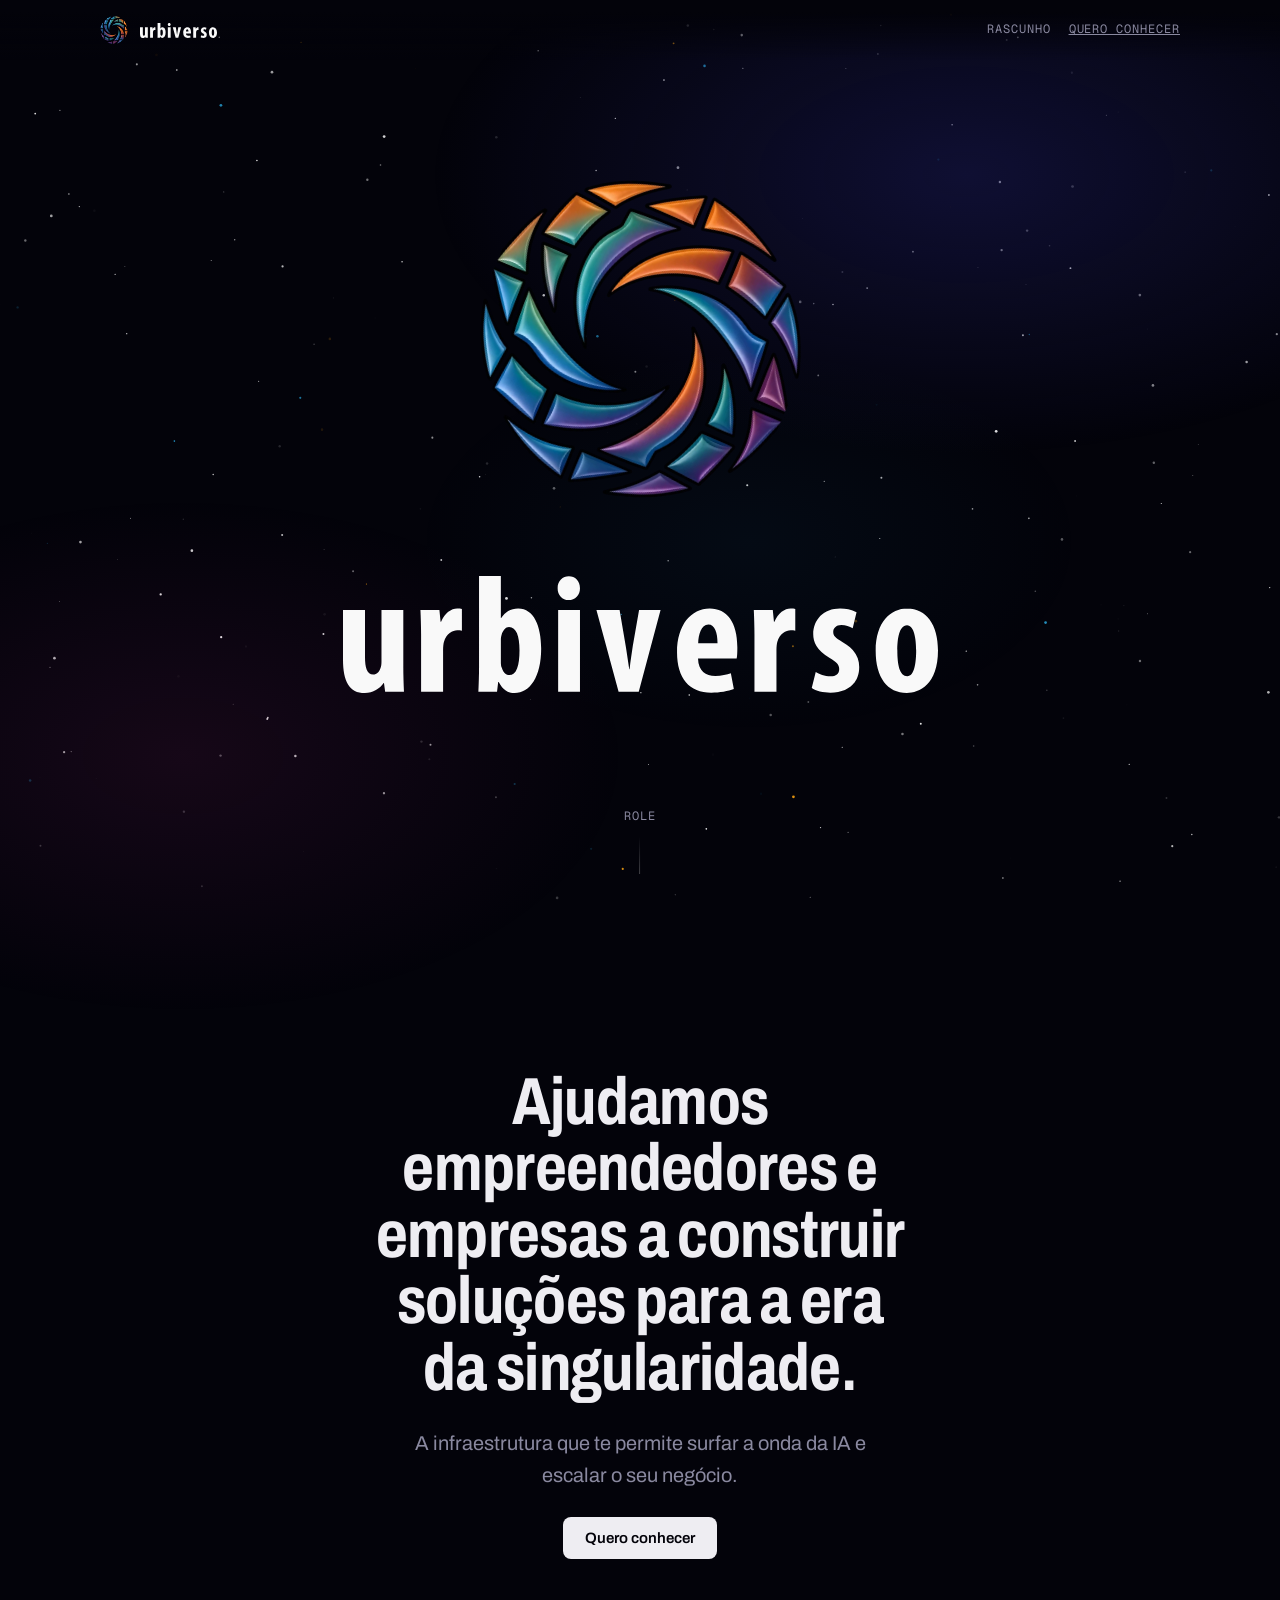
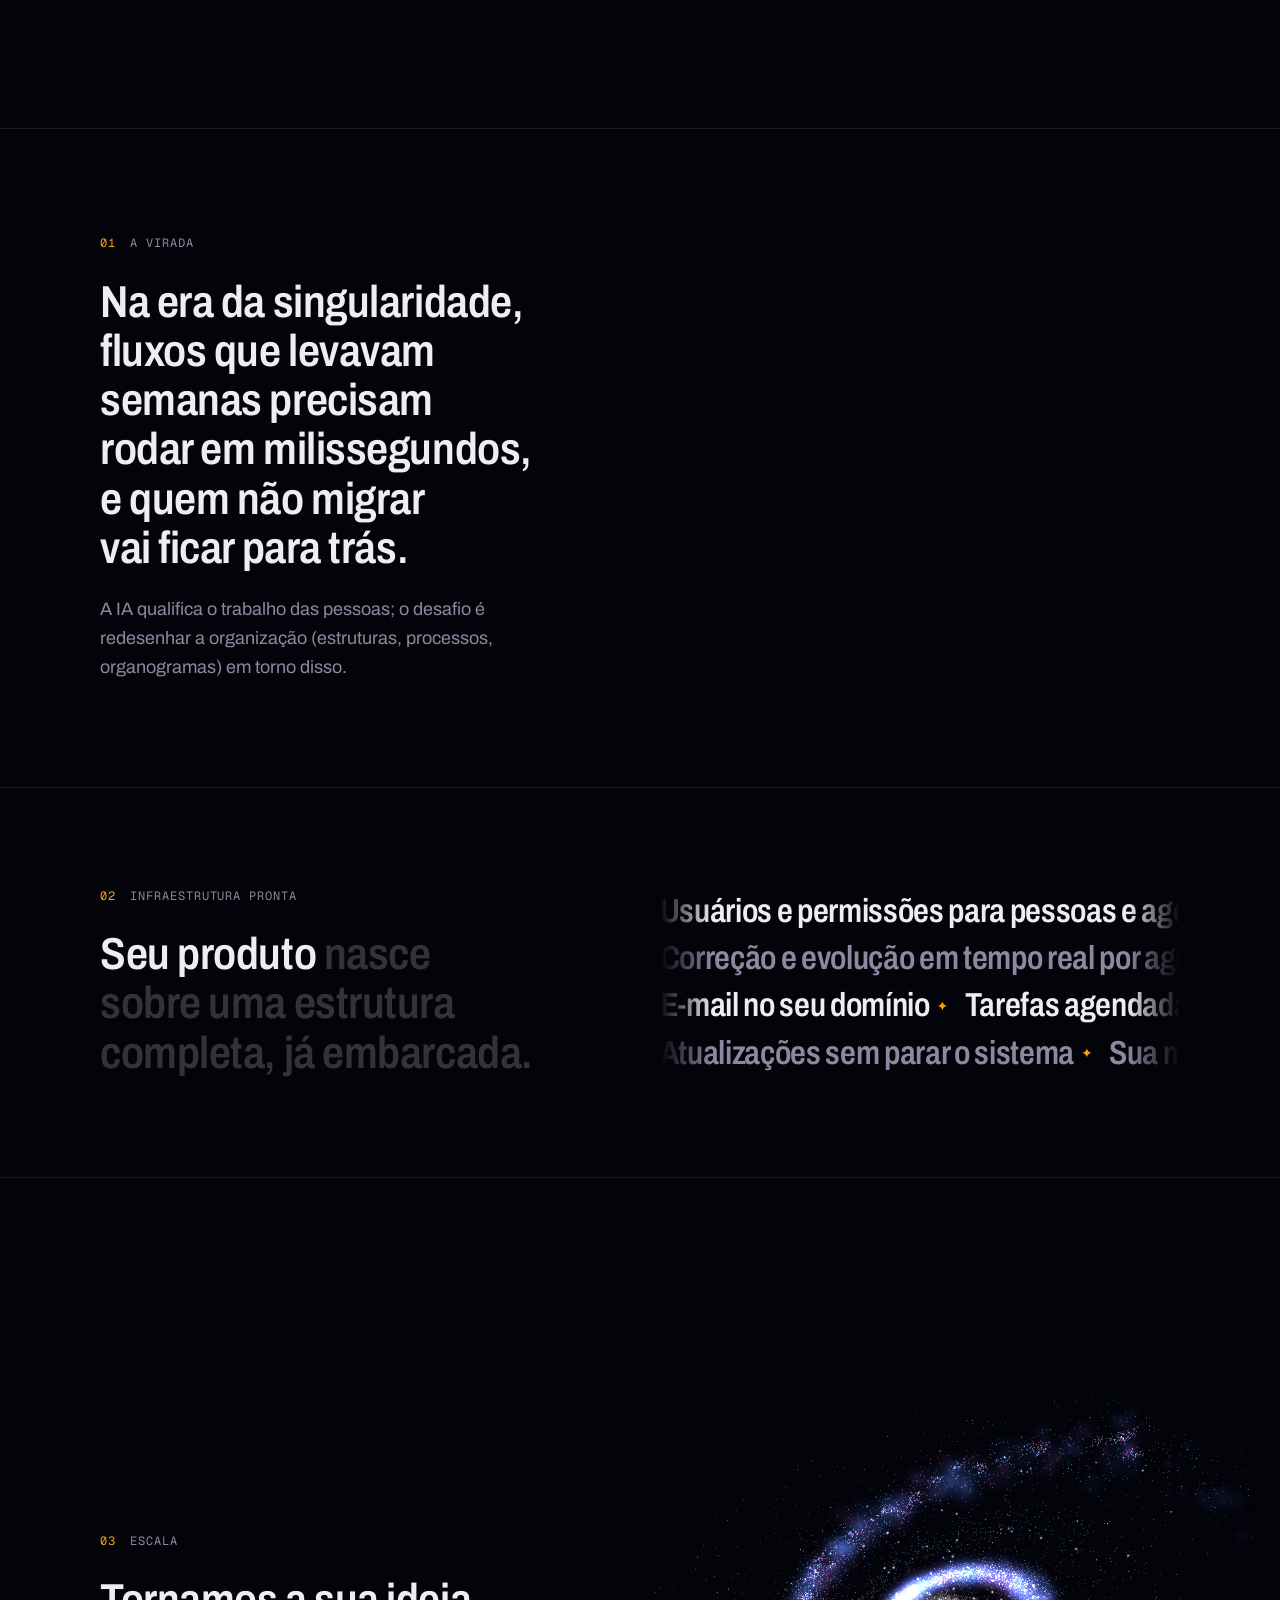
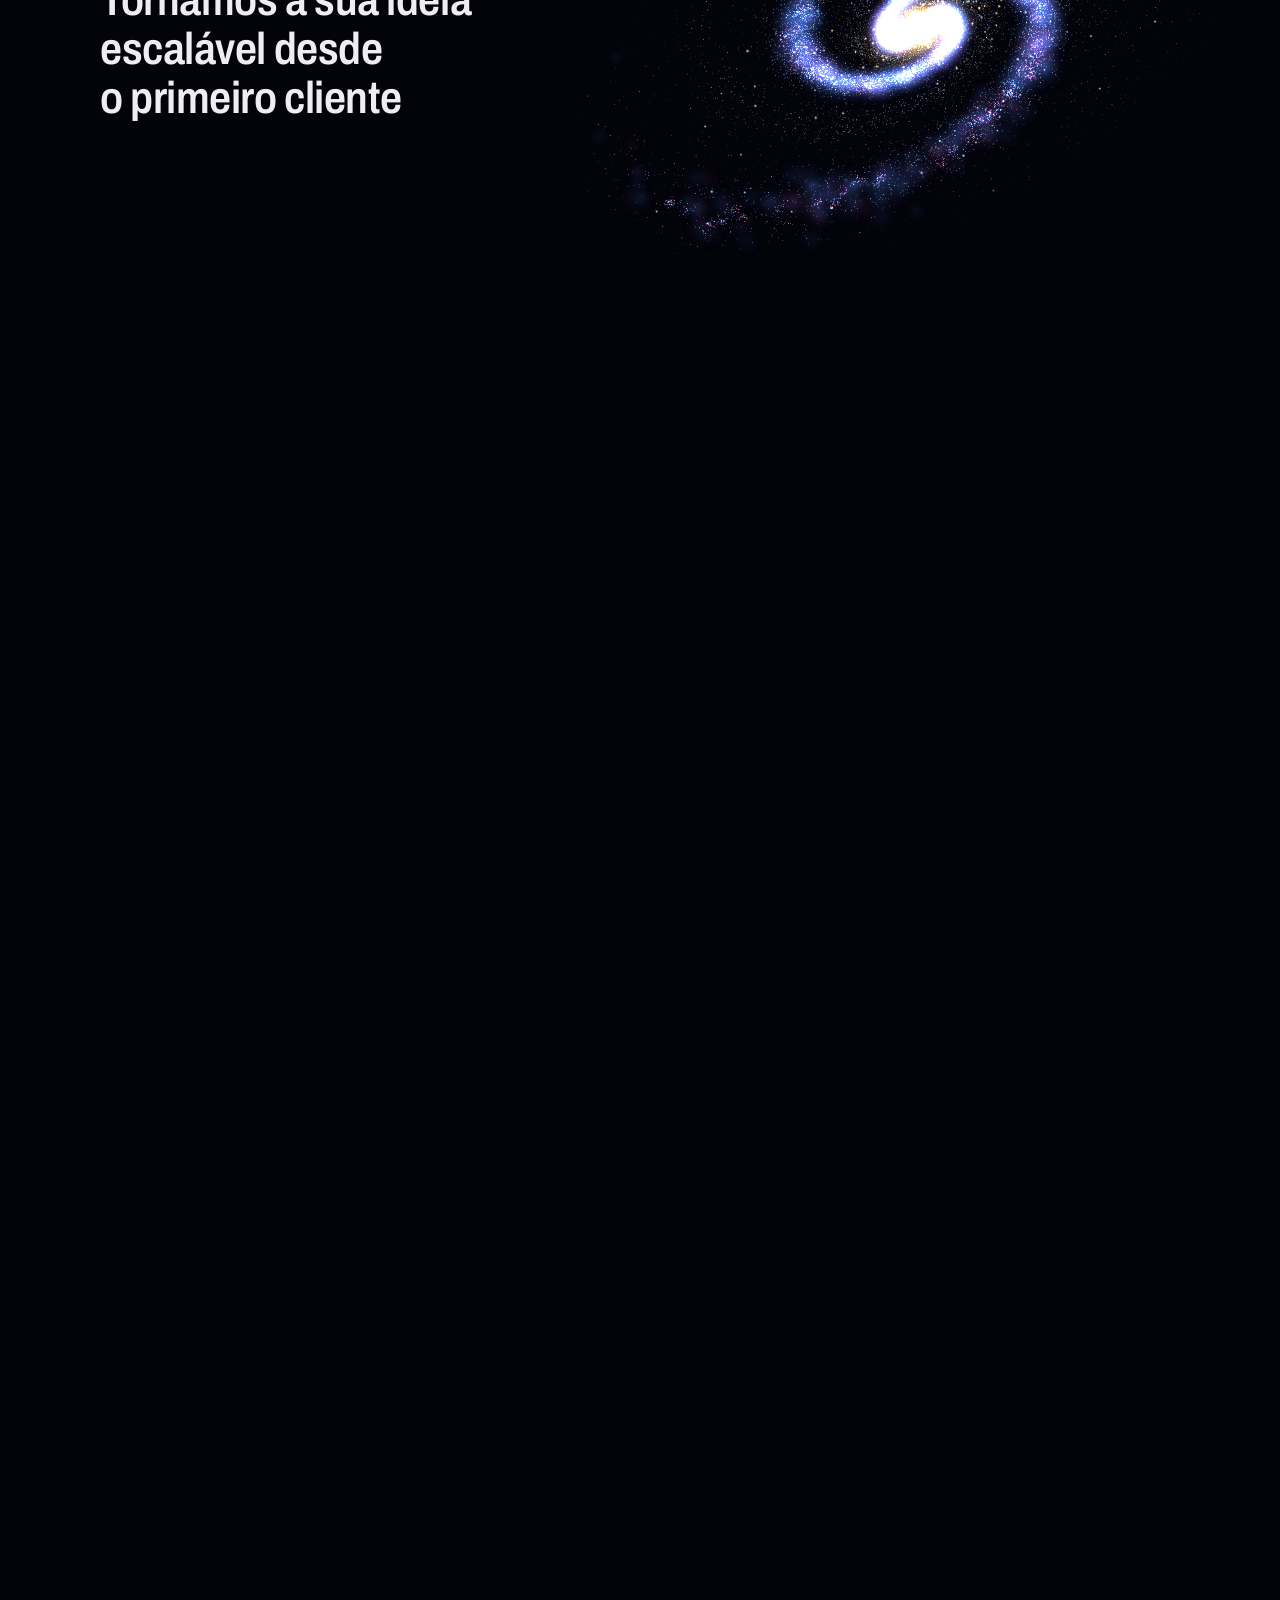
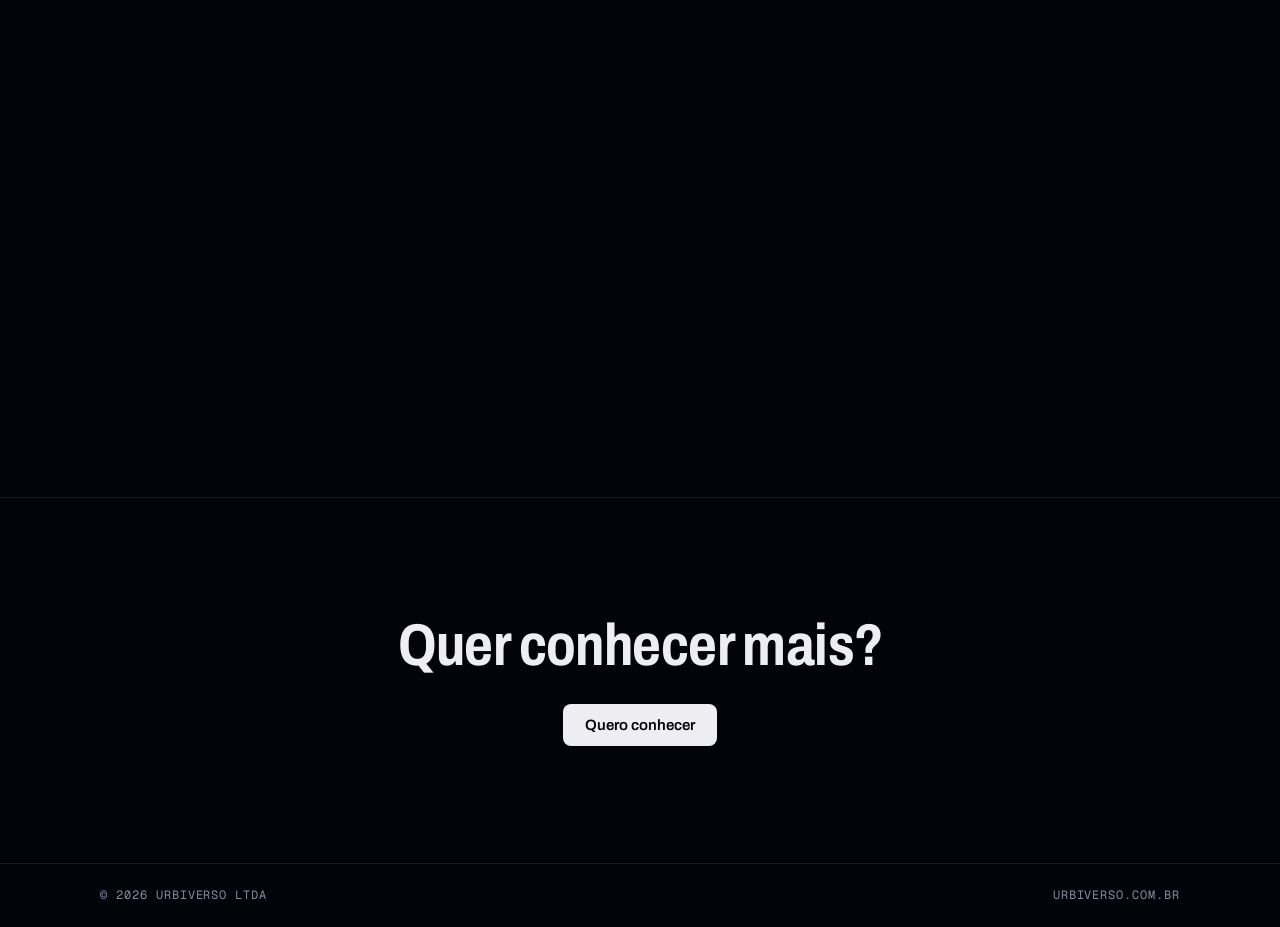
==== commit a51baa36: "Logo nova, fluxograma na virada e frase nova na escala - Logo da revisão 2026 do manual (degradê con" ====
--- a/index.html
+++ b/index.html
@@ -6,7 +6,8 @@
 <meta name="viewport" content="width=device-width, initial-scale=1, viewport-fit=cover">
 <title>Urbiverso</title>
 <meta name="description" content="Ajudamos empreendedores e empresas a construir soluções para a era da singularidade.">
-<link rel="icon" href="assets/vortice.svg" type="image/svg+xml">
+<link rel="icon" href="assets/favicon.png" type="image/png">
+<link rel="apple-touch-icon" href="assets/apple-touch-icon.png">
 <link rel="preconnect" href="https://fonts.googleapis.com">
 <link rel="preconnect" href="https://fonts.gstatic.com" crossorigin>
 <link rel="stylesheet" href="https://fonts.googleapis.com/css2?family=Archivo:wdth,wght@62..125,300..800&family=Geist+Mono:wght@400;500&display=swap">
@@ -30,29 +31,24 @@
 main,header,footer{position:relative;z-index:1}
 .mono{font-family:var(--mono);font-size:12px;letter-spacing:.08em;text-transform:uppercase;color:var(--apagado)}
 .env{max-width:1120px;margin:0 auto;padding-inline:20px}
-.palavra svg{display:block;height:100%;width:auto}
 
 .topo{position:fixed;inset:0 0 auto 0;z-index:5;padding-top:env(safe-area-inset-top,0px);
   background:linear-gradient(var(--espaco) 20%,transparent)}
 .topo .env{display:flex;justify-content:space-between;align-items:center;height:60px}
-.topo .marca{display:flex;align-items:center;gap:10px;text-decoration:none;opacity:0;pointer-events:none;transition:opacity .5s}
+.topo .marca{display:flex;align-items:center;gap:12px;text-decoration:none;opacity:0;pointer-events:none;transition:opacity .5s}
 .topo.mostra .marca{opacity:1;pointer-events:auto}
-.topo .marca .simbolo{width:22px;height:22px}
-.topo .marca .simbolo svg{width:100%;height:100%;display:block}
-.topo .marca .palavra{height:16px}
+.topo .marca .simbolo{width:28px;height:28px;display:block}
+.topo .marca .palavra{height:15px;width:auto;display:block}
 .topo nav{display:flex;gap:18px;align-items:center}
 @media (max-width:640px){.topo .tag{display:none}}
 
 /* Entrada: só a marca */
-.intro{position:relative;min-height:100svh;display:grid;justify-items:center;align-content:center;gap:clamp(24px,4.5vh,44px);padding:80px 20px 110px}
-.simbolo-grande{position:relative;width:min(56vmin,400px);aspect-ratio:1;animation:chega 1.6s cubic-bezier(.2,.7,0,1) both}
-.simbolo-grande::before{content:"";position:absolute;inset:-26%;border-radius:50%;
-  background:radial-gradient(closest-side,rgba(42,169,224,.17),rgba(154,43,121,.08) 55%,transparent);animation:respira 7s ease-in-out infinite}
-.vortice{position:relative;width:100%;height:100%;will-change:transform}
-.vortice svg{width:100%;height:100%;display:block}
-.intro .palavra{height:clamp(34px,6.2vw,62px);animation:chega 1.2s .45s cubic-bezier(.2,.7,0,1) both}
+.intro{--s:min(36vh,46vw,340px);position:relative;min-height:100svh;display:grid;justify-items:center;align-content:center;gap:calc(var(--s)*.232);padding:80px 20px 110px}
+.simbolo-grande{width:var(--s);aspect-ratio:1;animation:chega 1.6s cubic-bezier(.2,.7,0,1) both}
+.vortice{width:100%;height:100%;will-change:transform}
+.vortice img{width:100%;height:100%;display:block}
+.intro .palavra{display:block;height:calc(var(--s)*.36);width:auto;animation:chega 1.2s .45s cubic-bezier(.2,.7,0,1) both}
 @keyframes chega{from{opacity:0;transform:translateY(14px) scale(.96)}}
-@keyframes respira{50%{transform:scale(1.07);opacity:.65}}
 .role{position:absolute;left:50%;bottom:calc(26px + env(safe-area-inset-bottom,0px));transform:translateX(-50%);display:grid;justify-items:center;gap:10px}
 .role i{position:relative;display:block;width:1px;height:38px;overflow:hidden;background:linear-gradient(transparent,rgba(255,255,255,.25))}
 .role i::after{content:"";position:absolute;left:-1px;top:-10px;width:3px;height:10px;border-radius:2px;background:var(--laranja);animation:desce 2.4s ease-in-out infinite}
@@ -78,8 +74,8 @@
 .acende .p.on{opacity:1}
 .apoio{margin:22px 0 0;max-width:44ch;color:var(--apagado);font-size:18px}
 
-/* 01 · o ciclo do fluxo encurta */
-.orbita{display:block;width:100%;max-width:440px;aspect-ratio:1;justify-self:center}
+/* 01 · fluxograma com o brilho percorrendo */
+.fluxo{display:block;width:100%;max-width:460px;aspect-ratio:1;justify-self:center}
 
 /* 02 · letreiro da infraestrutura */
 .letreiro{display:grid;gap:4px;overflow:hidden;
@@ -108,7 +104,7 @@
 footer .env{display:flex;justify-content:space-between;gap:12px;flex-wrap:wrap}
 
 @media (prefers-reduced-motion:reduce){
-  .nebulosa,.simbolo-grande,.simbolo-grande::before,.intro .palavra,.role i::after,.faixa{animation:none}
+  .nebulosa,.simbolo-grande,.intro .palavra,.role i::after,.faixa{animation:none}
   .acende .p{opacity:1}
   .js .revela{opacity:1;transform:none;transition:none}
   .escala{height:auto}
@@ -121,14 +117,14 @@
 <div class="nebulosa" aria-hidden="true"></div>
 
 <header class="topo" id="topo"><div class="env">
-  <a class="marca" href="#" aria-label="Urbiverso, voltar ao início"><span class="simbolo" id="mini"></span><span class="palavra"></span></a>
+  <a class="marca" href="#" aria-label="Urbiverso, voltar ao início"><img class="simbolo" src="assets/simbolo.webp" alt=""><img class="palavra" src="assets/palavra.svg" alt=""></a>
   <nav class="mono"><span class="tag">Rascunho</span><a href="conhecer/">Quero conhecer</a></nav>
 </div></header>
 
 <main>
 <section class="intro">
-  <div class="simbolo-grande"><div class="vortice" id="vortice" role="img" aria-label="Símbolo da Urbiverso girando"></div></div>
-  <div class="palavra" role="img" aria-label="urbiverso"></div>
+  <div class="simbolo-grande"><div class="vortice" id="vortice"><img src="assets/simbolo.webp" alt="Símbolo da Urbiverso" fetchpriority="high"></div></div>
+  <img class="palavra" src="assets/palavra.svg" alt="urbiverso">
   <div class="role mono" aria-hidden="true"><span>Role</span><i></i></div>
 </section>
 
@@ -144,7 +140,7 @@
     <h2 class="titulo acende">Na era da singularidade, fluxos que levavam semanas precisam rodar em milissegundos, e quem não migrar vai ficar para trás.</h2>
     <p class="apoio">A IA qualifica o trabalho das pessoas; o desafio é redesenhar a organização (estruturas, processos, organogramas) em torno disso.</p>
   </div>
-  <canvas class="orbita" id="orbita" role="img" aria-label="Animação: o ciclo de um fluxo encurta de semanas para milissegundos"></canvas>
+  <canvas class="fluxo" id="fluxo" role="img" aria-label="Animação: um fluxograma de processo de empresa; o brilho que percorre o processo passa de semanas a milissegundos"></canvas>
 </div></section>
 
 <section class="capitulo" id="c2"><div class="env bloco">
@@ -174,7 +170,7 @@
     <canvas id="rede" aria-hidden="true"></canvas>
     <div class="env"><div class="texto">
       <div class="rotulo mono"><span class="n">03</span><span>Escala</span></div>
-      <h2 class="titulo acende">Do primeiro cliente em diante: infraestrutura e segurança para crescer.</h2>
+      <h2 class="titulo acende">Tornamos a sua ideia escalável desde o primeiro cliente</h2>
     </div></div>
   </div>
 </section>
@@ -219,10 +215,7 @@
 }
 semear(); addEventListener('resize',semear);
 
-/* Marca: vórtice e palavra vêm dos SVGs da identidade */
 const vortice=document.getElementById('vortice'), topo=document.getElementById('topo');
-fetch('assets/vortice.svg').then(r=>r.text()).then(svg=>{vortice.innerHTML=svg;document.getElementById('mini').innerHTML=svg;});
-fetch('assets/palavra.svg').then(r=>r.text()).then(svg=>document.querySelectorAll('.palavra').forEach(e=>e.innerHTML=svg));
 
 /* A frase principal e o botão aparecem ao entrar na tela */
 const revelar=[...document.querySelectorAll('.revela')];
@@ -251,14 +244,47 @@
   f.innerHTML=copia+copia; document.getElementById('letreiro').appendChild(f);
 });
 
-/* 01 · o ciclo de um fluxo: a volta que levava semanas encurta até milissegundos conforme a rolagem */
-const orb=document.getElementById('orbita'), oc=orb.getContext('2d');
-let OW=0;
-function medirOrbita(){const d=Math.min(devicePixelRatio||1,2);OW=orb.clientWidth;orb.width=orb.height=Math.round(OW*d);oc.setTransform(d,0,0,d,0,0);}
-medirOrbita(); addEventListener('resize',medirOrbita);
-if('letterSpacing' in oc) oc.letterSpacing='1.5px';
-const ETAPAS=7, luz=new Float32Array(ETAPAS);
-let cabeca=-Math.PI/2;
+/* 01 · fluxograma de um processo de empresa. Um brilho percorre o processo de ponta a ponta;
+   conforme a rolagem, a volta que levava semanas passa a levar milissegundos. */
+const flx=document.getElementById('fluxo'), fc=flx.getContext('2d');
+let FW=0;
+function medirFluxo(){const d=Math.min(devicePixelRatio||1,2);FW=flx.clientWidth;flx.width=flx.height=Math.round(FW*d);fc.setTransform(d,0,0,d,0,0);}
+medirFluxo(); addEventListener('resize',medirFluxo);
+// etapas em coordenadas de 0 a 1: centro, largura e altura
+const ETAPA={
+  inicio:     {x:.17,y:.13,w:.2, h:.075,forma:'pilula', rotulo:'Início'},
+  pedido:     {x:.5, y:.13,w:.24,h:.09, forma:'caixa',  rotulo:'Pedido'},
+  analise:    {x:.83,y:.13,w:.24,h:.09, forma:'caixa',  rotulo:'Análise'},
+  aprovado:   {x:.83,y:.39,w:.27,h:.15, forma:'losango',rotulo:'Aprovado?'},
+  ajuste:     {x:.5, y:.39,w:.2, h:.09, forma:'caixa',  rotulo:'Ajuste'},
+  execucao:   {x:.83,y:.65,w:.24,h:.09, forma:'caixa',  rotulo:'Execução'},
+  faturamento:{x:.5, y:.65,w:.26,h:.09, forma:'caixa',  rotulo:'Faturamento'},
+  entrega:    {x:.17,y:.65,w:.24,h:.09, forma:'caixa',  rotulo:'Entrega'},
+  fim:        {x:.17,y:.87,w:.2, h:.075,forma:'pilula', rotulo:'Fim'},
+};
+const borda=(n,lado)=>{const e=ETAPA[n];return {d:[e.x+e.w/2,e.y],e:[e.x-e.w/2,e.y],c:[e.x,e.y-e.h/2],b:[e.x,e.y+e.h/2]}[lado];};
+const LIGACOES=[
+  ['inicio','d','pedido','e'],
+  ['pedido','d','analise','e'],
+  ['analise','b','aprovado','c'],
+  ['aprovado','e','ajuste','d','não'],
+  ['ajuste','c','pedido','b'],
+  ['aprovado','b','execucao','c','sim'],
+  ['execucao','e','faturamento','d'],
+  ['faturamento','e','entrega','d'],
+  ['entrega','b','fim','c'],
+].map(([de,ld,para,lp,rotulo])=>({de,para,a:borda(de,ld),b:borda(para,lp),rotulo,luz:0}));
+const ligacao=(de,para)=>LIGACOES.find(l=>l.de===de&&l.para===para);
+// o brilho anda de centro a centro; a cada três voltas, uma passa pelo ajuste
+const trajeto=nomes=>{const p=nomes.map(n=>[ETAPA[n].x,ETAPA[n].y]),acum=[0];
+  for(let i=1;i<p.length;i++) acum.push(acum[i-1]+Math.hypot(p[i][0]-p[i-1][0],p[i][1]-p[i-1][1]));
+  return {nomes,p,acum,total:acum[acum.length-1]};};
+const DIRETO=trajeto(['inicio','pedido','analise','aprovado','execucao','faturamento','entrega','fim']);
+const COM_AJUSTE=trajeto(['inicio','pedido','analise','aprovado','ajuste','pedido','analise','aprovado','execucao','faturamento','entrega','fim']);
+const pontoEm=(t,d)=>{d=clamp(d,0,t.total);let i=1;while(i<t.acum.length-1&&t.acum[i]<d)i++;
+  const k=(d-t.acum[i-1])/((t.acum[i]-t.acum[i-1])||1);return [lerp(t.p[i-1][0],t.p[i][0],k),lerp(t.p[i-1][1],t.p[i][1],k)];};
+let atual=DIRETO, andado=0, voltas=0;
+const luzEtapa=Object.fromEntries(Object.keys(ETAPA).map(k=>[k,0]));
 const SEMANA=6.048e8, DIA=8.64e7, HORA=3.6e6, MINUTO=6e4, SEGUNDO=1e3;
 function duracao(ms){
   if(ms>=2*SEMANA) return [Math.round(ms/SEMANA),'semanas'];
@@ -268,45 +294,81 @@
   if(ms>=SEGUNDO){const n=Math.round(ms/SEGUNDO);return [n,n>1?'segundos':'segundo'];}
   return [Math.round(ms),'milissegundos'];
 }
-function orbita(dt){
-  const r=orb.getBoundingClientRect(); if(foraDaTela(r)) return;
+function contorno(n,x,y,w,h){
+  fc.beginPath();
+  if(n.forma==='losango'){fc.moveTo(x,y-h/2);fc.lineTo(x+w/2,y);fc.lineTo(x,y+h/2);fc.lineTo(x-w/2,y);fc.closePath();return;}
+  const r=n.forma==='pilula'?h/2:6, x0=x-w/2, y0=y-h/2;
+  fc.moveTo(x0+r,y0);fc.arcTo(x0+w,y0,x0+w,y0+h,r);fc.arcTo(x0+w,y0+h,x0,y0+h,r);fc.arcTo(x0,y0+h,x0,y0,r);fc.arcTo(x0,y0,x0+w,y0,r);fc.closePath();
+}
+function fluxo(dt){
+  const r=flx.getBoundingClientRect(); if(foraDaTela(r)) return;
   const e=suave(reduz?1:clamp((innerHeight*.9-r.top)/(innerHeight*.55+r.height/2)));
   const ms=Math.pow(10,lerp(Math.log10(3*SEMANA),Math.log10(40),e));
-  const w=6.283/(9000*Math.pow(10,-2.4*e));        // velocidade na tela, rad/ms
-  const passo=reduz?0:w*dt, antes=cabeca;
-  cabeca-=passo;                                       // anti-horário
-  for(let i=0;i<ETAPAS;i++){
-    const ang=-Math.PI/2+i*6.283/ETAPAS, falta=((antes-ang)%6.283+6.283)%6.283;
-    if(reduz||passo>=6.283||falta<=passo) luz[i]=1; else luz[i]*=Math.exp(-dt/700);
-  }
-  const c=OW/2, R=OW*.36, ws=w*1000, L=Math.min(6.283,.5+ws*.12), cheio=clamp((ws-15)/30);
-  oc.clearRect(0,0,OW,OW);
-  oc.lineWidth=1; oc.strokeStyle='rgba(255,255,255,.1)'; oc.beginPath(); oc.arc(c,c,R,0,6.283); oc.stroke();
-  if(cheio>0){oc.lineWidth=9; oc.strokeStyle=`rgba(42,169,224,${(.12*cheio).toFixed(3)})`; oc.beginPath(); oc.arc(c,c,R,0,6.283); oc.stroke();}
-  oc.lineWidth=2.2; oc.lineCap='round';
-  for(let k=0,seg=48;k<seg;k++){                       // o rastro fica atrás da cabeça
-    const a=lerp(1-k/seg,1,cheio)*.9;
-    oc.strokeStyle=`rgba(42,169,224,${a.toFixed(3)})`;
-    oc.beginPath(); oc.arc(c,c,R,cabeca+L*k/seg,cabeca+L*(k+1)/seg); oc.stroke();
-  }
-  for(let i=0;i<ETAPAS;i++){
-    const ang=-Math.PI/2+i*6.283/ETAPAS, x=c+R*Math.cos(ang), y=c+R*Math.sin(ang), l=luz[i];
-    oc.beginPath(); oc.arc(x,y,5.5,0,6.283); oc.fillStyle='#03030A'; oc.fill();
-    oc.lineWidth=1.2; oc.strokeStyle=`rgba(255,255,255,${(.3+.7*l).toFixed(2)})`; oc.stroke();
-    if(l>.02){oc.beginPath(); oc.arc(x,y,3.2,0,6.283); oc.fillStyle=`rgba(247,161,17,${l.toFixed(2)})`; oc.fill();}
-  }
-  const ha=1-clamp((ws-20)/40);
-  if(ha>0){
-    const hx=c+R*Math.cos(cabeca), hy=c+R*Math.sin(cabeca), g=oc.createRadialGradient(hx,hy,0,hx,hy,14);
-    g.addColorStop(0,`rgba(255,255,255,${ha})`); g.addColorStop(.3,`rgba(42,169,224,${.6*ha})`); g.addColorStop(1,'rgba(42,169,224,0)');
-    oc.fillStyle=g; oc.beginPath(); oc.arc(hx,hy,14,0,6.283); oc.fill();
-  }
-  const [n,u]=duracao(ms);
-  oc.textAlign='center'; oc.textBaseline='alphabetic';
-  if('fontStretch' in oc) oc.fontStretch='condensed';
-  oc.fillStyle='#EEEDF2'; oc.font=`600 ${Math.round(OW*.17)}px Archivo, system-ui, sans-serif`; oc.fillText(String(n),c,c+OW*.04);
-  if('fontStretch' in oc) oc.fontStretch='normal';
-  oc.fillStyle='#8A89A0'; oc.font=`500 ${Math.round(OW*.034)}px "Geist Mono", ui-monospace, monospace`; oc.fillText(u.toUpperCase(),c,c+OW*.11);
+  const vel=DIRETO.total/(7000*Math.pow(10,-1.5*e));   // na tela: de 7 s a uns 0,2 s por volta
+  const rastro=lerp(.06,.5,e);
+  for(const k in luzEtapa) luzEtapa[k]*=Math.exp(-dt/450);
+  for(const l of LIGACOES) l.luz*=Math.exp(-dt/600);
+  if(!reduz){
+    const antes=andado; andado+=vel*dt;
+    atual.acum.forEach((d,i)=>{
+      if(d>antes&&d<=andado) luzEtapa[atual.nomes[i]]=1;
+      if(i&&atual.acum[i-1]<andado&&d>antes) ligacao(atual.nomes[i-1],atual.nomes[i]).luz=1;   // a ligação acende enquanto o brilho passa por ela
+    });
+    if(andado>atual.total+rastro){voltas++; atual=voltas%3===2?COM_AJUSTE:DIRETO; andado=0; luzEtapa.inicio=1;}
+  }
+  const S=FW, X=v=>v*S, fonte=Math.max(9,S*.026);
+  fc.clearRect(0,0,S,S);
+  // ligações, com ponta de seta
+  fc.font=`500 ${fonte.toFixed(1)}px "Geist Mono", ui-monospace, monospace`;
+  if('letterSpacing' in fc) fc.letterSpacing='1px';
+  for(const {a,b,rotulo,luz} of LIGACOES){
+    const ax=X(a[0]), ay=X(a[1]), bx=X(b[0]), by=X(b[1]), ang=Math.atan2(by-ay,bx-ax), t=6, l=reduz?0:luz;
+    const cor=`rgba(${Math.round(lerp(255,42,l))},${Math.round(lerp(255,169,l))},${Math.round(lerp(255,224,l))},${(.22+.6*l).toFixed(3)})`;
+    if(l>.02){fc.lineWidth=5; fc.strokeStyle=`rgba(42,169,224,${(.16*l).toFixed(3)})`; fc.beginPath(); fc.moveTo(ax,ay); fc.lineTo(bx,by); fc.stroke();}
+    fc.lineWidth=1; fc.strokeStyle=cor; fc.beginPath(); fc.moveTo(ax,ay); fc.lineTo(bx,by); fc.stroke();
+    fc.fillStyle=cor; fc.beginPath(); fc.moveTo(bx,by); fc.lineTo(bx-t*Math.cos(ang-.45),by-t*Math.sin(ang-.45)); fc.lineTo(bx-t*Math.cos(ang+.45),by-t*Math.sin(ang+.45)); fc.closePath(); fc.fill();
+    if(rotulo){
+      const horizontal=Math.abs(by-ay)<1;
+      fc.textAlign=horizontal?'center':'left'; fc.textBaseline=horizontal?'bottom':'middle';
+      fc.fillStyle='#8A89A0'; fc.fillText(rotulo.toUpperCase(),horizontal?(ax+bx)/2:ax+8,horizontal?ay-5:(ay+by)/2);
+    }
+  }
+  // o brilho: rastro atrás da cabeça; dentro das etapas ele some e a etapa acende
+  if(!reduz){
+    const ini=Math.max(0,andado-rastro), fim=Math.min(andado,atual.total);
+    fc.lineCap='round';
+    for(let k=0,seg=36;k<seg&&fim>ini;k++){
+      const [x0,y0]=pontoEm(atual,lerp(ini,fim,k/seg)), [x1,y1]=pontoEm(atual,lerp(ini,fim,(k+1)/seg)), a=(k+1)/seg;
+      fc.strokeStyle=`rgba(42,169,224,${(a*.25).toFixed(3)})`; fc.lineWidth=4+a*5;
+      fc.beginPath(); fc.moveTo(X(x0),X(y0)); fc.lineTo(X(x1),X(y1)); fc.stroke();
+      fc.strokeStyle=`rgba(${Math.round(lerp(42,220,a*a))},${Math.round(lerp(169,240,a*a))},255,${(a*.95).toFixed(3)})`; fc.lineWidth=1+a*1.8;
+      fc.beginPath(); fc.moveTo(X(x0),X(y0)); fc.lineTo(X(x1),X(y1)); fc.stroke();
+    }
+    if(andado<=atual.total){
+      const [hx,hy]=pontoEm(atual,andado), g=fc.createRadialGradient(X(hx),X(hy),0,X(hx),X(hy),12);
+      g.addColorStop(0,'rgba(255,255,255,1)'); g.addColorStop(.3,'rgba(42,169,224,.6)'); g.addColorStop(1,'rgba(42,169,224,0)');
+      fc.fillStyle=g; fc.beginPath(); fc.arc(X(hx),X(hy),12,0,6.283); fc.fill();
+    }
+  }
+  // etapas
+  fc.textAlign='center'; fc.textBaseline='middle'; fc.lineWidth=1.2;
+  for(const k in ETAPA){
+    const n=ETAPA[k], l=reduz?.5:luzEtapa[k], x=X(n.x), y=X(n.y);
+    contorno(n,x,y,X(n.w),X(n.h));
+    fc.fillStyle='#07071A'; fc.fill();
+    if(l>.01){fc.fillStyle=`rgba(247,161,17,${(.12*l).toFixed(3)})`; fc.fill();}
+    fc.strokeStyle=`rgba(${Math.round(lerp(255,247,l))},${Math.round(lerp(255,161,l))},${Math.round(lerp(255,17,l))},${(.3+.7*l).toFixed(3)})`; fc.stroke();
+    fc.fillStyle=`rgba(238,237,242,${(.55+.45*l).toFixed(3)})`; fc.fillText(n.rotulo.toUpperCase(),x,y+.5);
+  }
+  // quanto leva uma volta
+  const [q,u]=duracao(ms);
+  fc.textAlign='right'; fc.textBaseline='alphabetic';
+  if('letterSpacing' in fc) fc.letterSpacing='0px';
+  if('fontStretch' in fc) fc.fontStretch='condensed';
+  fc.fillStyle='#EEEDF2'; fc.font=`600 ${Math.round(S*.11)}px Archivo, system-ui, sans-serif`; fc.fillText(String(q),X(.95),X(.9));
+  if('fontStretch' in fc) fc.fontStretch='normal';
+  if('letterSpacing' in fc) fc.letterSpacing='1.5px';
+  fc.fillStyle='#8A89A0'; fc.font=`500 ${fonte.toFixed(1)}px "Geist Mono", ui-monospace, monospace`; fc.fillText(u.toUpperCase(),X(.95),X(.955));
 }
 
 /* 03 · escala: um ponto se liga aos vizinhos, a rede cresce, a câmera se afasta, inclina,
@@ -452,7 +514,7 @@
     giroCeu+=dt*.00004+rolou*.00025;                 // céu: bem mais devagar, no mesmo sentido
   }
   topo.classList.toggle('mostra',scrollY>innerHeight*.55);
-  desenharCeu(t); acender(); orbita(dt); galaxia(dt);
+  desenharCeu(t); acender(); fluxo(dt); galaxia(dt);
   requestAnimationFrame(laco);
 }
 requestAnimationFrame(laco);
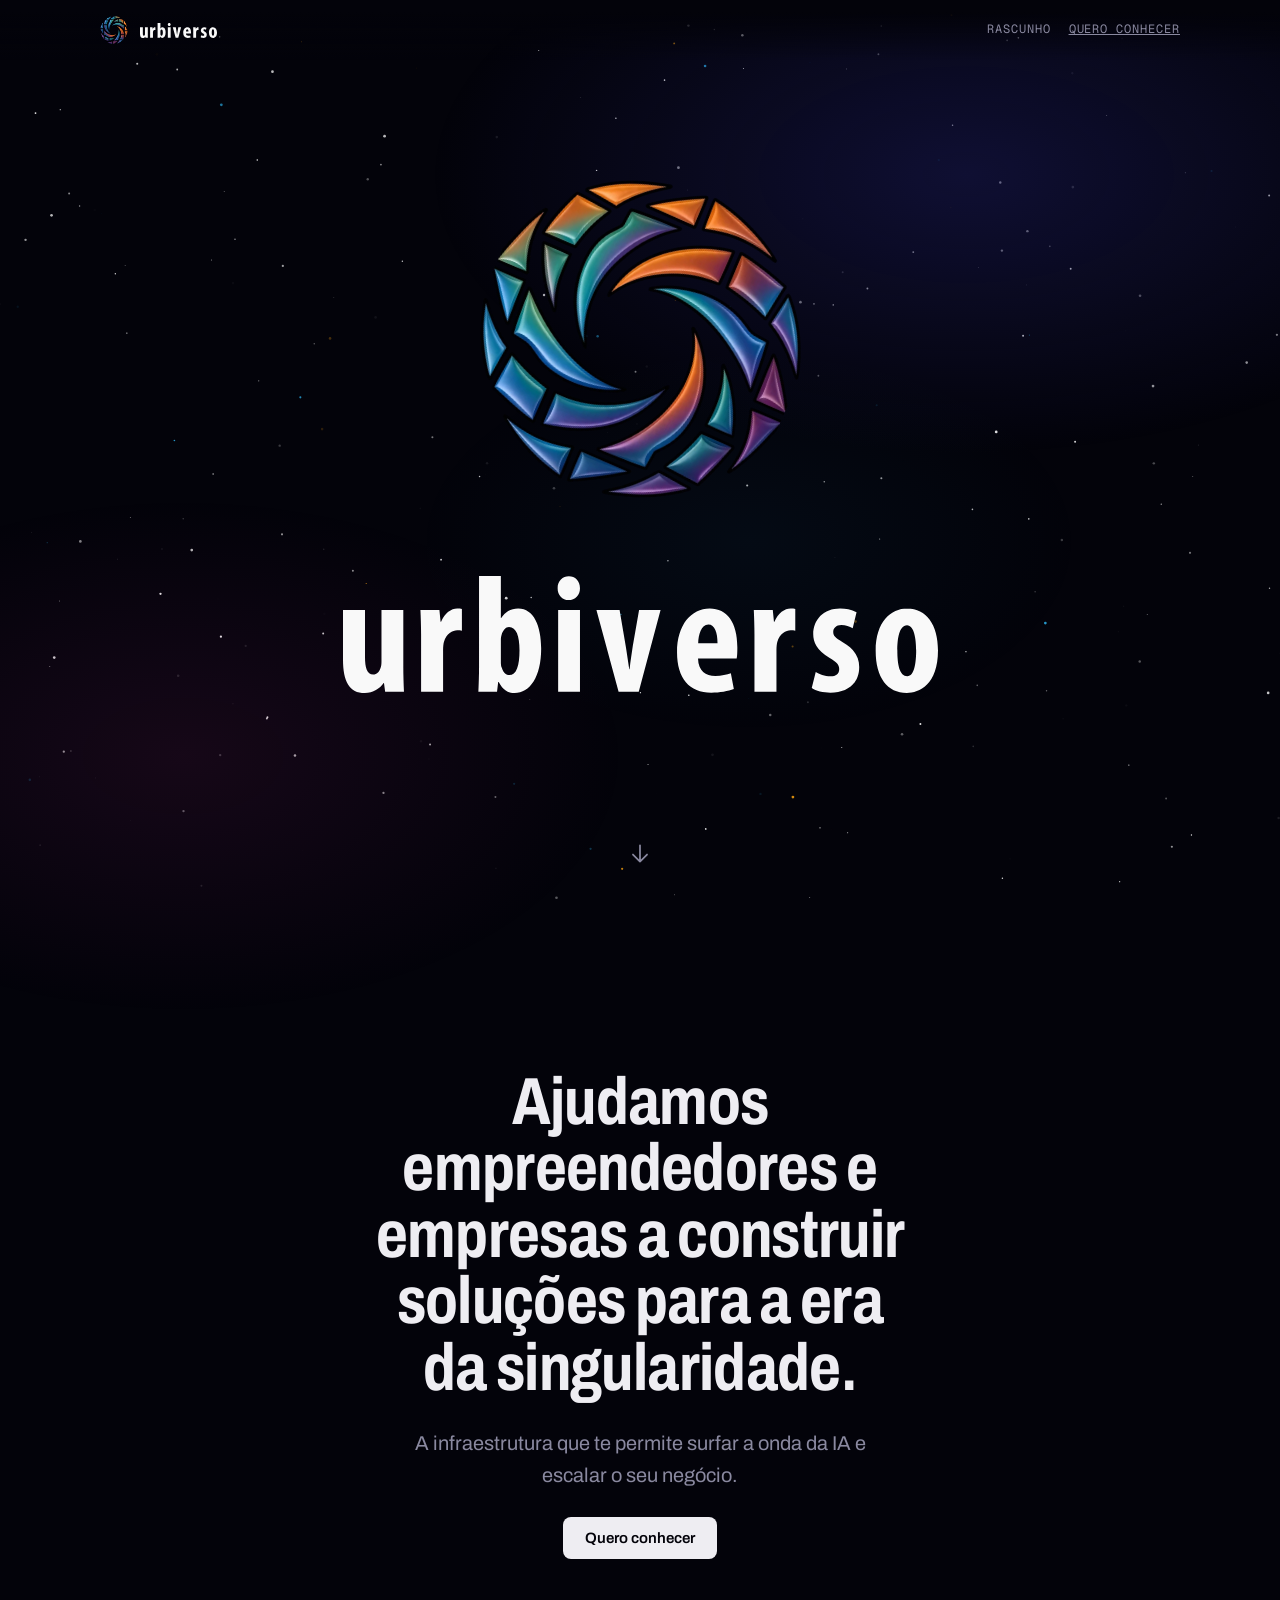
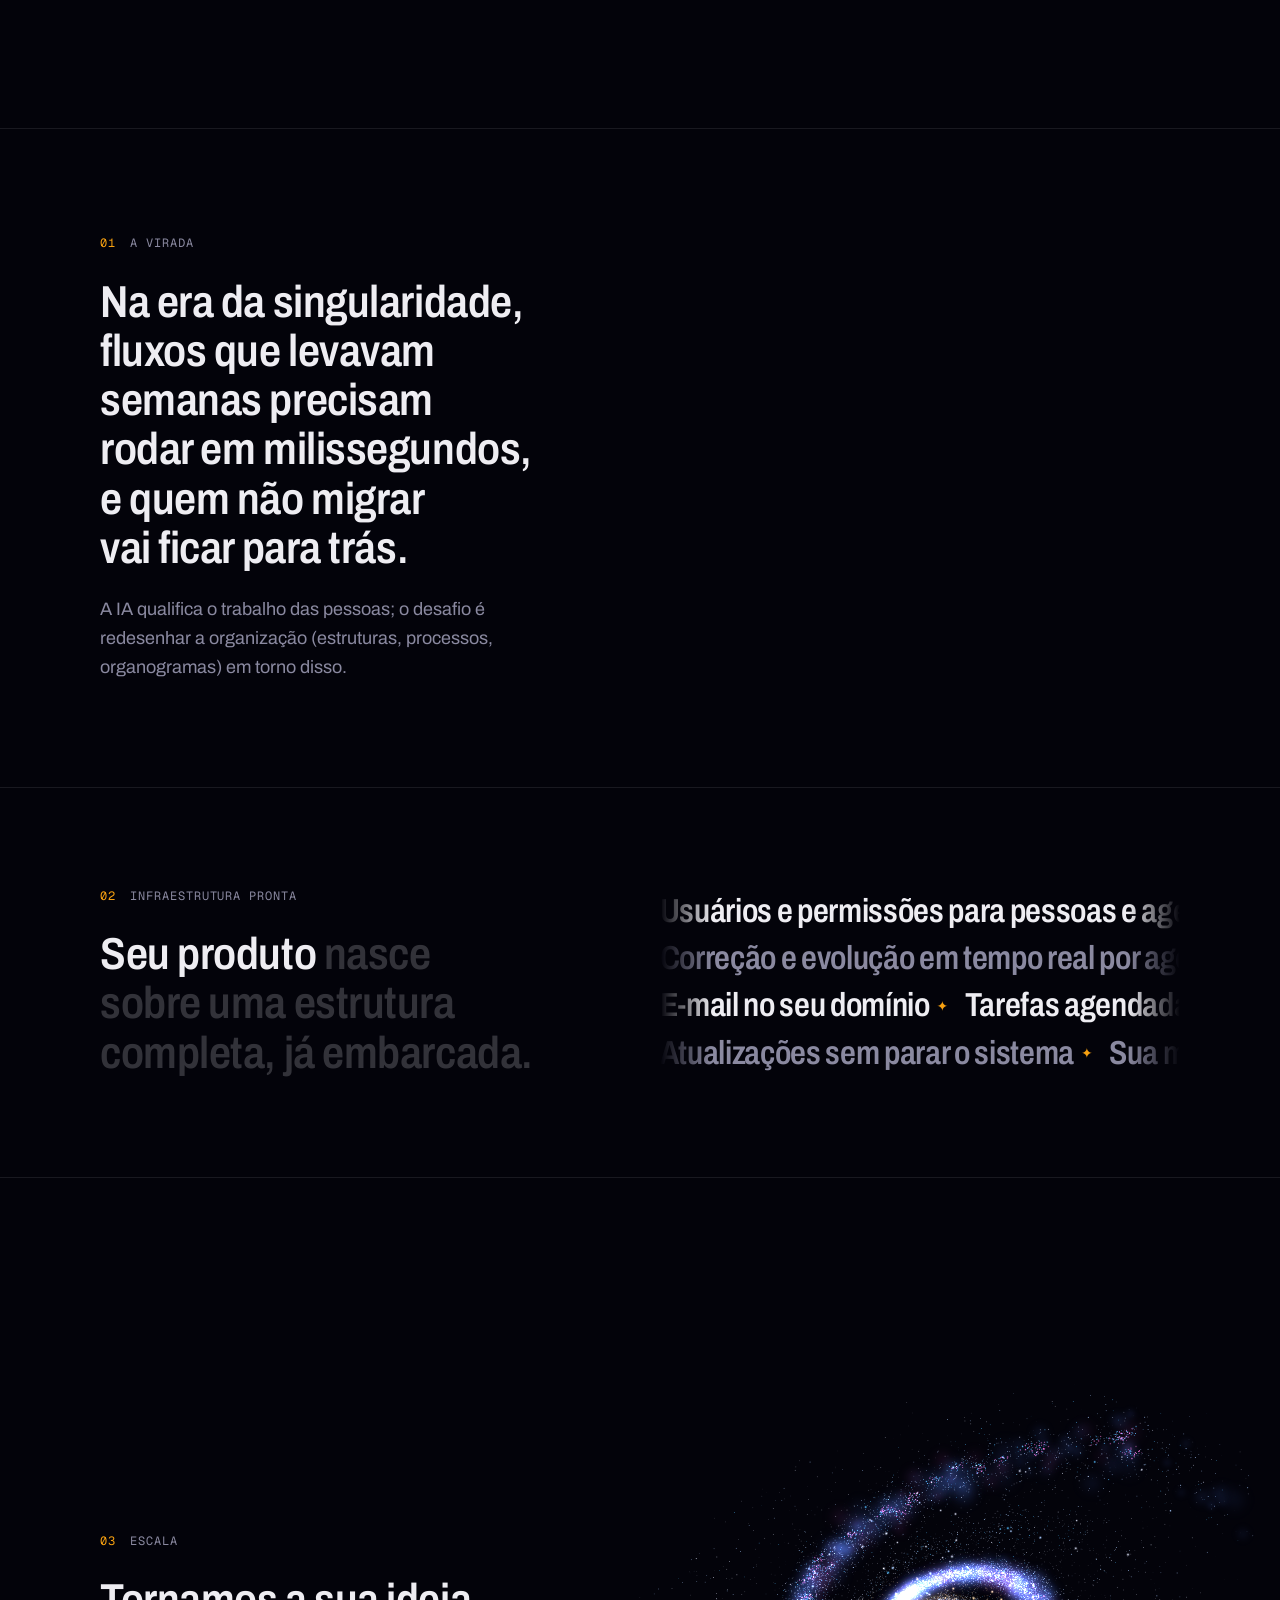
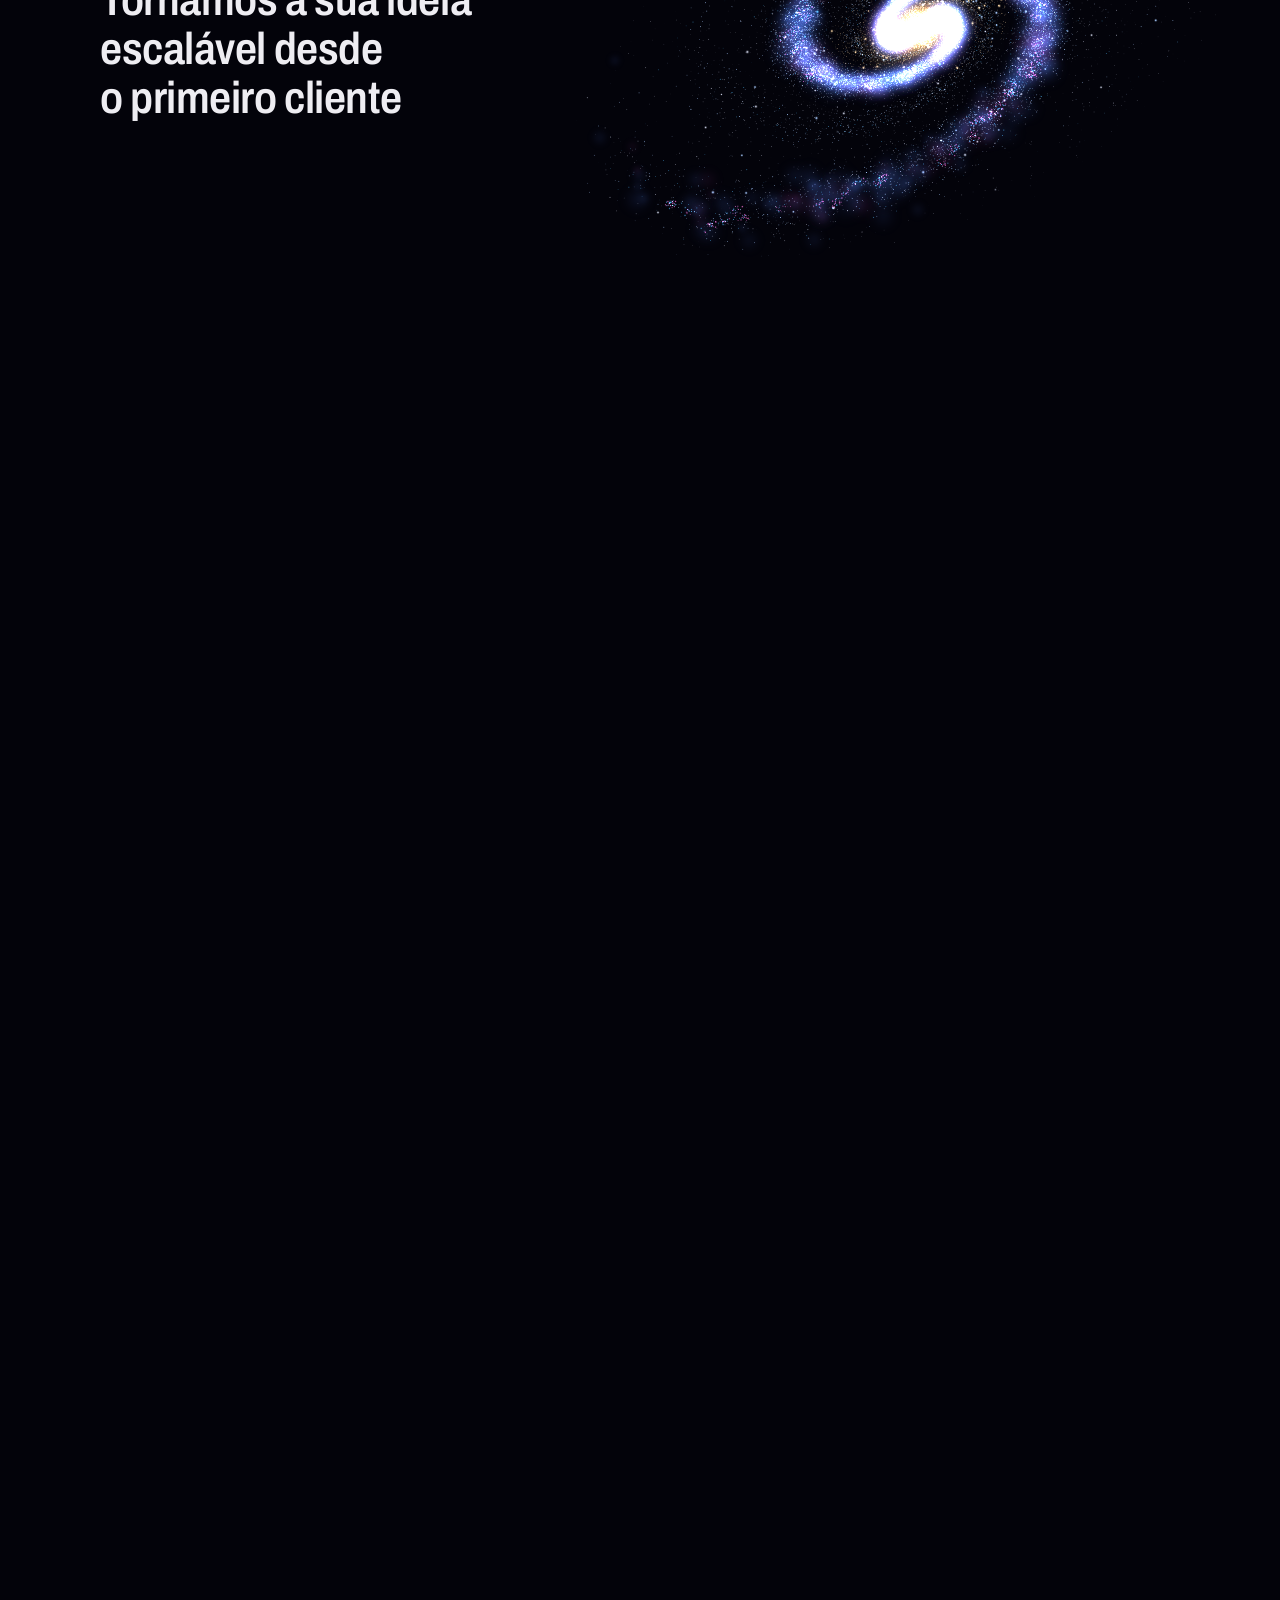
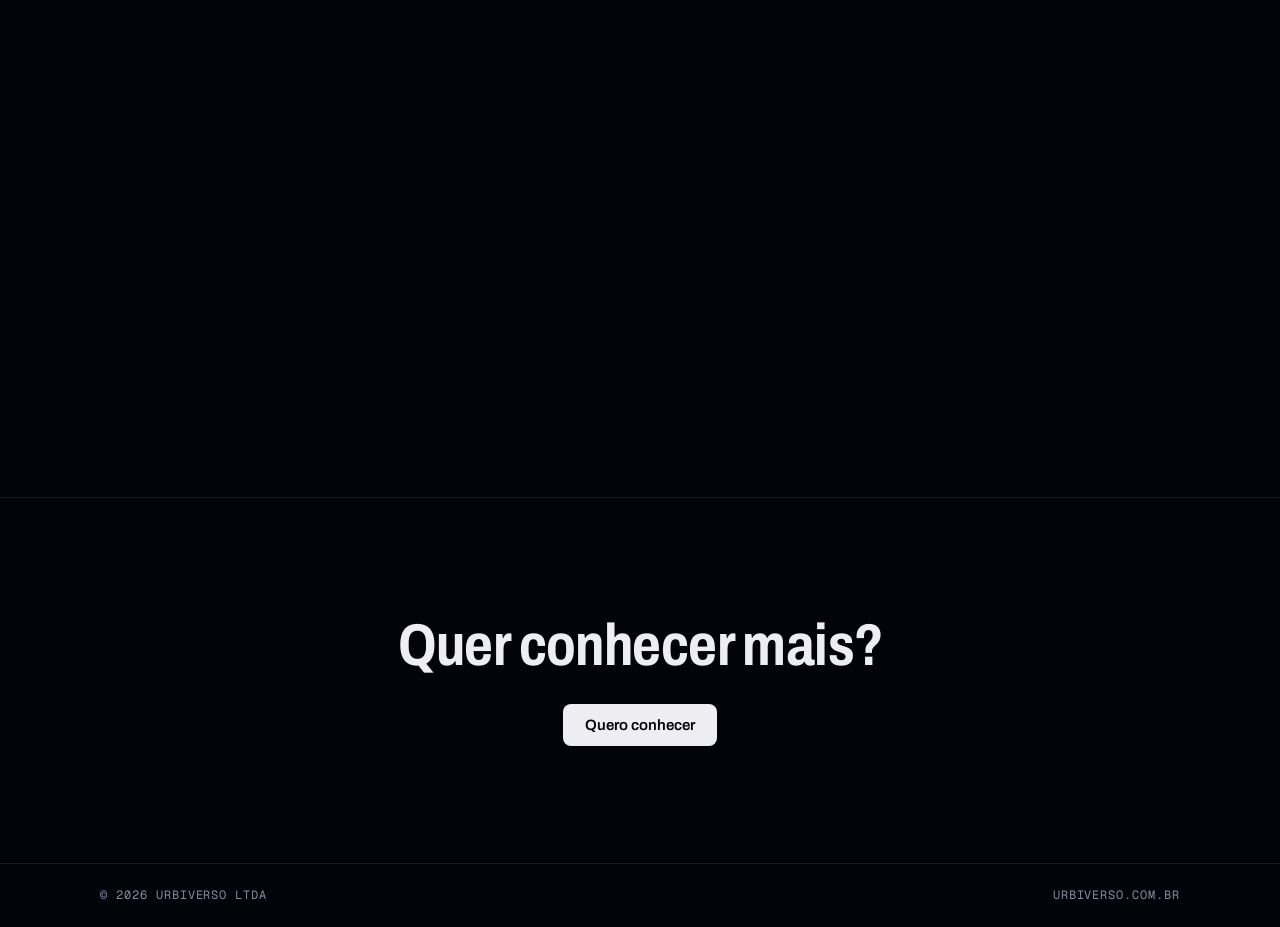
==== commit 14d011aa: "Formulário: régua de nível em IA, perguntas condicionais consertadas e campos opcionais - Conserto: " ====
--- a/index.html
+++ b/index.html
@@ -49,10 +49,10 @@
 .vortice img{width:100%;height:100%;display:block}
 .intro .palavra{display:block;height:calc(var(--s)*.36);width:auto;animation:chega 1.2s .45s cubic-bezier(.2,.7,0,1) both}
 @keyframes chega{from{opacity:0;transform:translateY(14px) scale(.96)}}
-.role{position:absolute;left:50%;bottom:calc(26px + env(safe-area-inset-bottom,0px));transform:translateX(-50%);display:grid;justify-items:center;gap:10px}
-.role i{position:relative;display:block;width:1px;height:38px;overflow:hidden;background:linear-gradient(transparent,rgba(255,255,255,.25))}
-.role i::after{content:"";position:absolute;left:-1px;top:-10px;width:3px;height:10px;border-radius:2px;background:var(--laranja);animation:desce 2.4s ease-in-out infinite}
-@keyframes desce{to{top:38px}}
+.role{position:absolute;left:50%;bottom:calc(24px + env(safe-area-inset-bottom,0px));width:44px;height:44px;margin-left:-22px;display:grid;place-items:center;color:var(--apagado);animation:quica 2.4s ease-in-out infinite}
+.role:hover{color:var(--texto)}
+.role svg{width:26px;height:26px}
+@keyframes quica{50%{transform:translateY(7px)}}
 
 /* A frase principal, com tela própria */
 .abertura{min-height:92svh;display:grid;justify-items:center;align-content:center;text-align:center;gap:26px;padding:80px 20px}
@@ -104,7 +104,7 @@
 footer .env{display:flex;justify-content:space-between;gap:12px;flex-wrap:wrap}
 
 @media (prefers-reduced-motion:reduce){
-  .nebulosa,.simbolo-grande,.intro .palavra,.role i::after,.faixa{animation:none}
+  .nebulosa,.simbolo-grande,.intro .palavra,.role,.faixa{animation:none}
   .acende .p{opacity:1}
   .js .revela{opacity:1;transform:none;transition:none}
   .escala{height:auto}
@@ -125,10 +125,10 @@
 <section class="intro">
   <div class="simbolo-grande"><div class="vortice" id="vortice"><img src="assets/simbolo.webp" alt="Símbolo da Urbiverso" fetchpriority="high"></div></div>
   <img class="palavra" src="assets/palavra.svg" alt="urbiverso">
-  <div class="role mono" aria-hidden="true"><span>Role</span><i></i></div>
+  <a class="role" href="#frase" aria-label="Descer para o texto"><svg viewBox="0 0 24 24" fill="none" stroke="currentColor" stroke-width="1.6" stroke-linecap="round" stroke-linejoin="round" aria-hidden="true"><path d="M12 4v15M5.5 12.5 12 19l6.5-6.5"/></svg></a>
 </section>
 
-<section class="abertura">
+<section class="abertura" id="frase">
   <h1 class="revela">Ajudamos empreendedores e empresas a construir soluções para a era da singularidade.</h1>
   <p class="revela" style="transition-delay:.12s">A infraestrutura que te permite surfar a onda da IA e escalar o seu negócio.</p>
   <a class="cta revela" style="transition-delay:.24s" href="conhecer/">Quero conhecer</a>
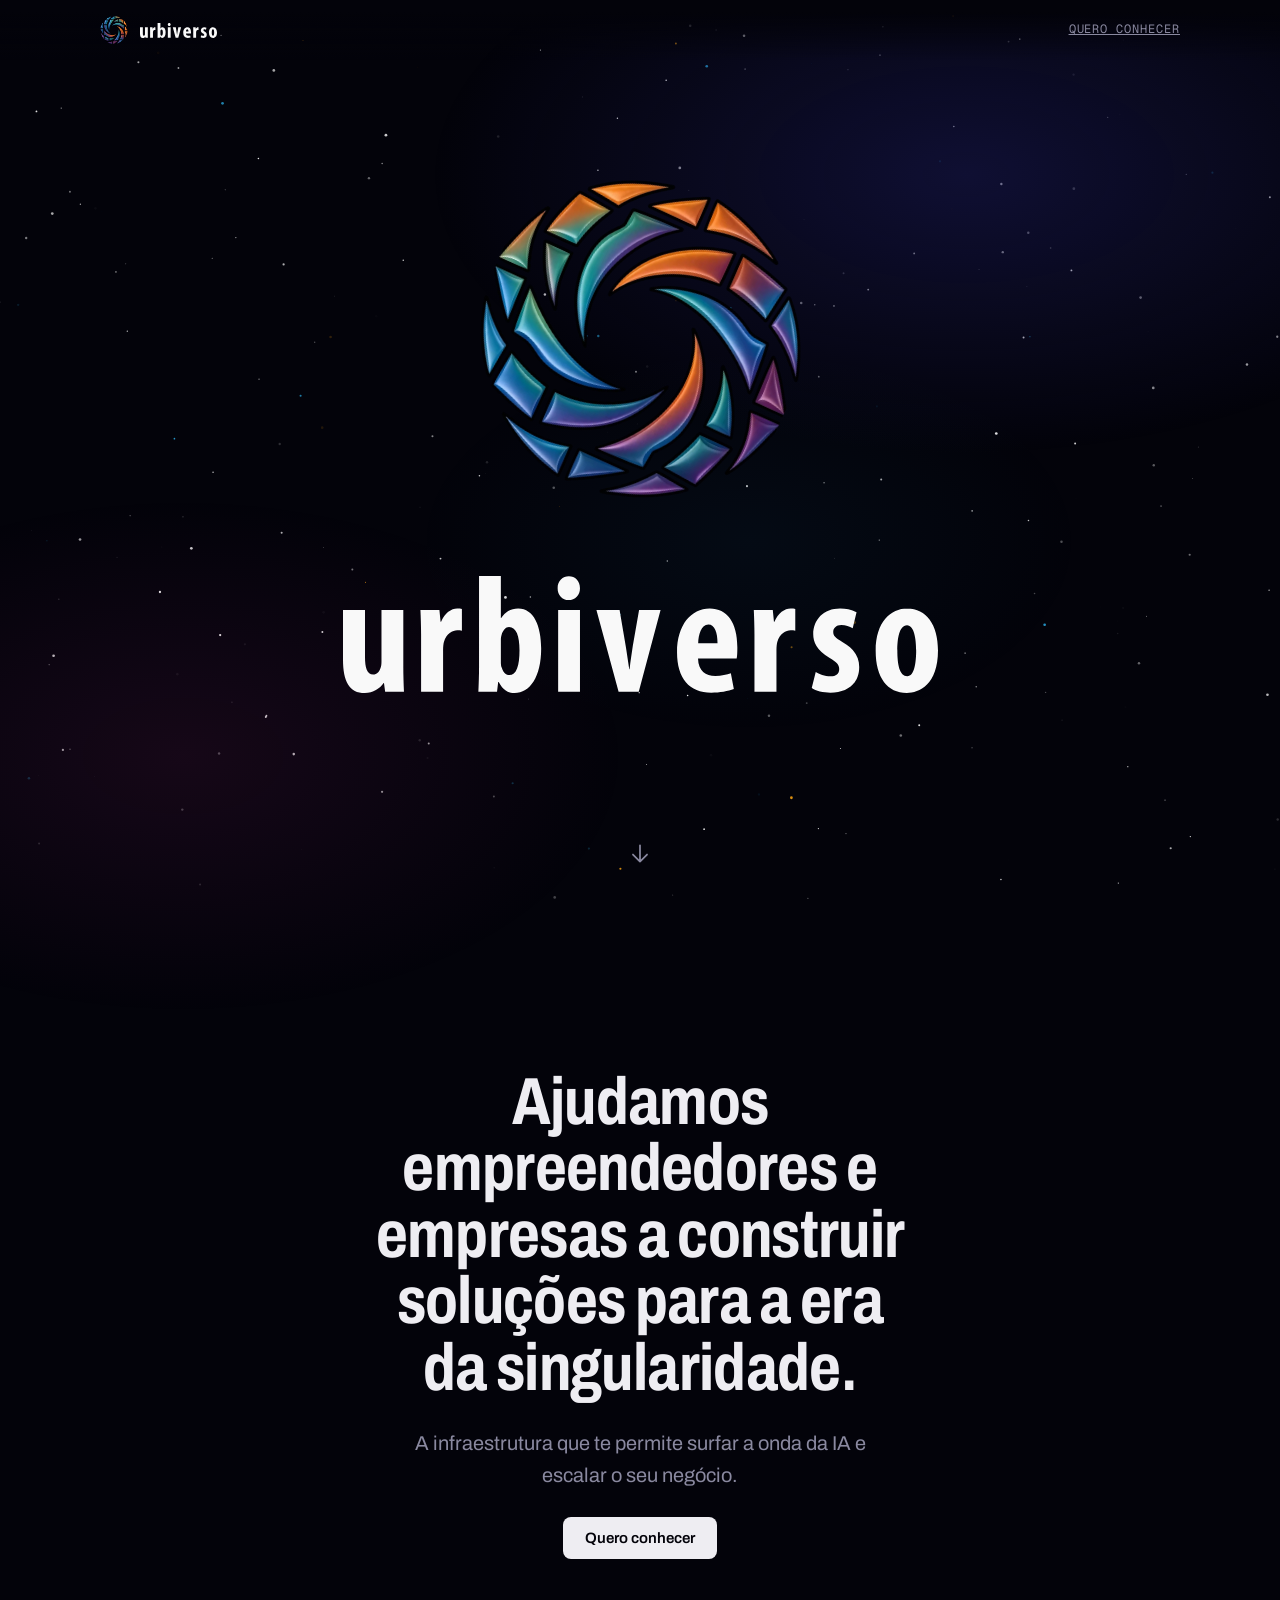
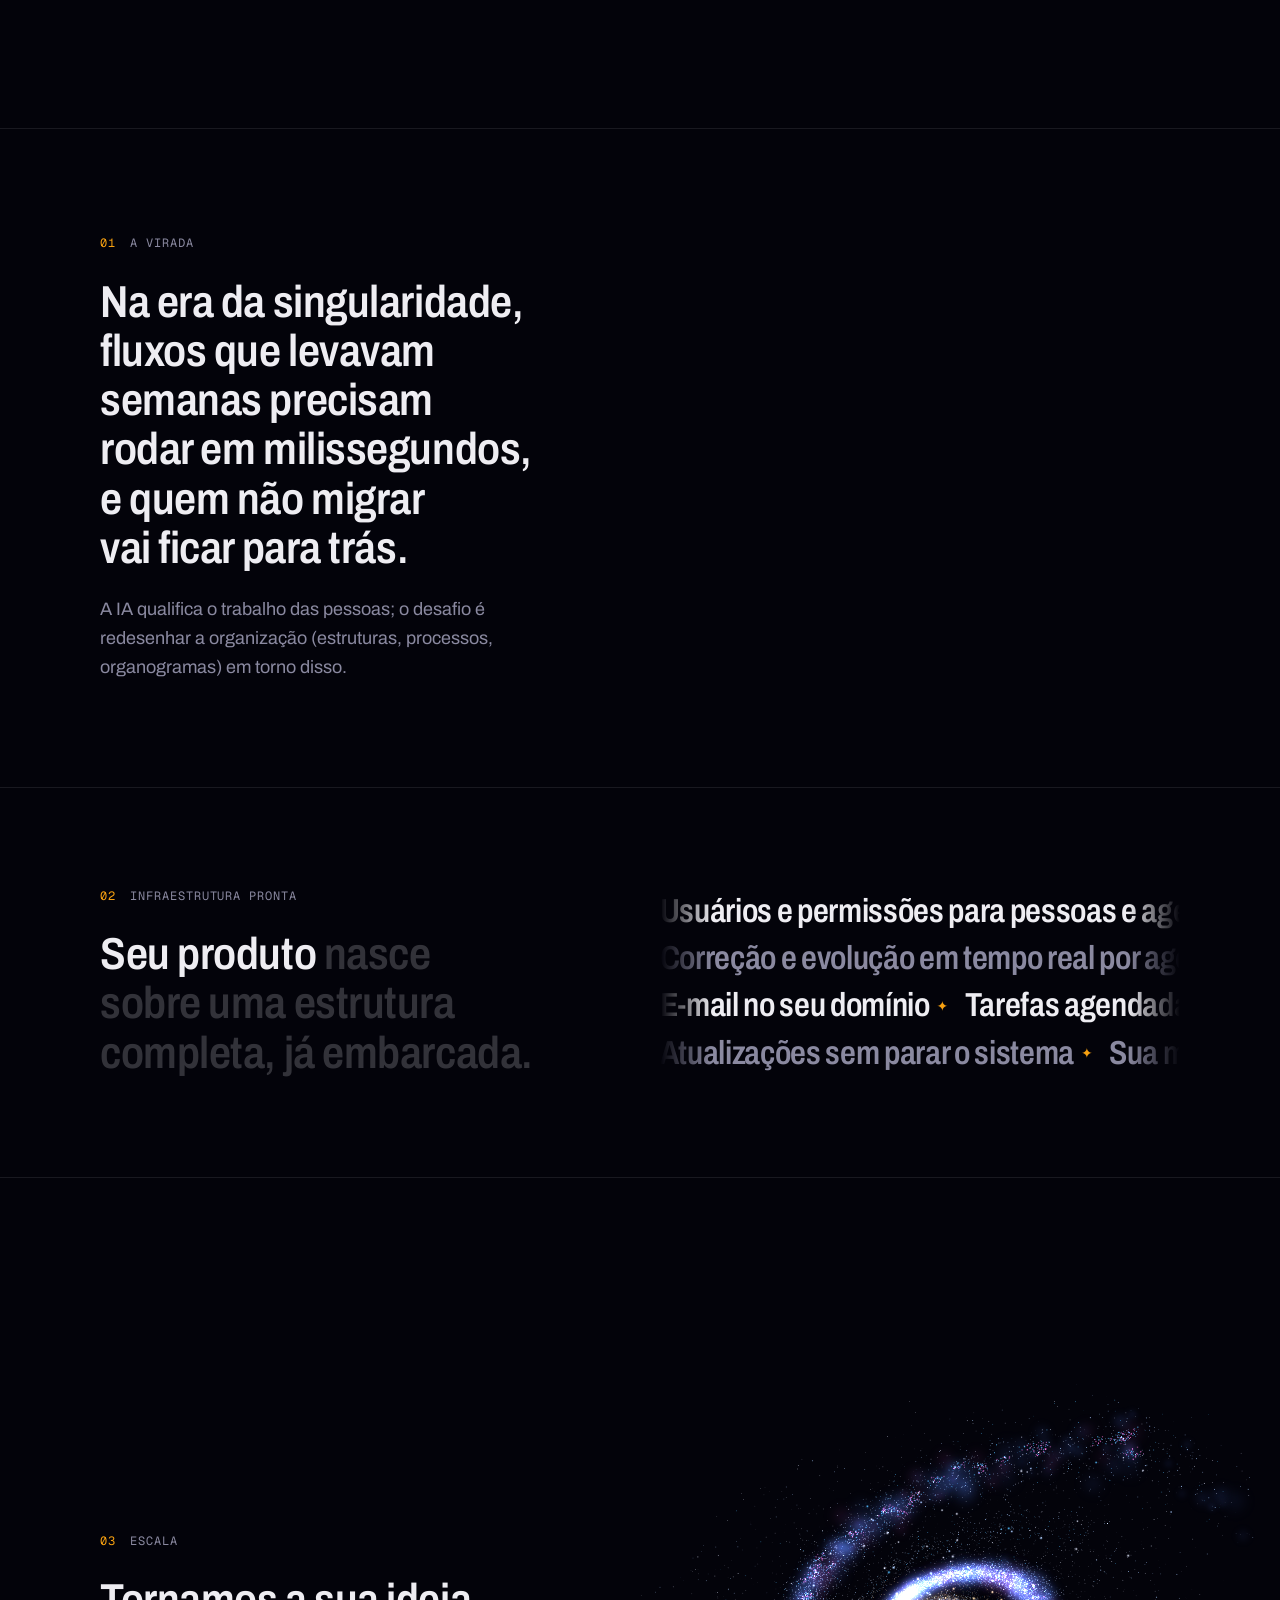
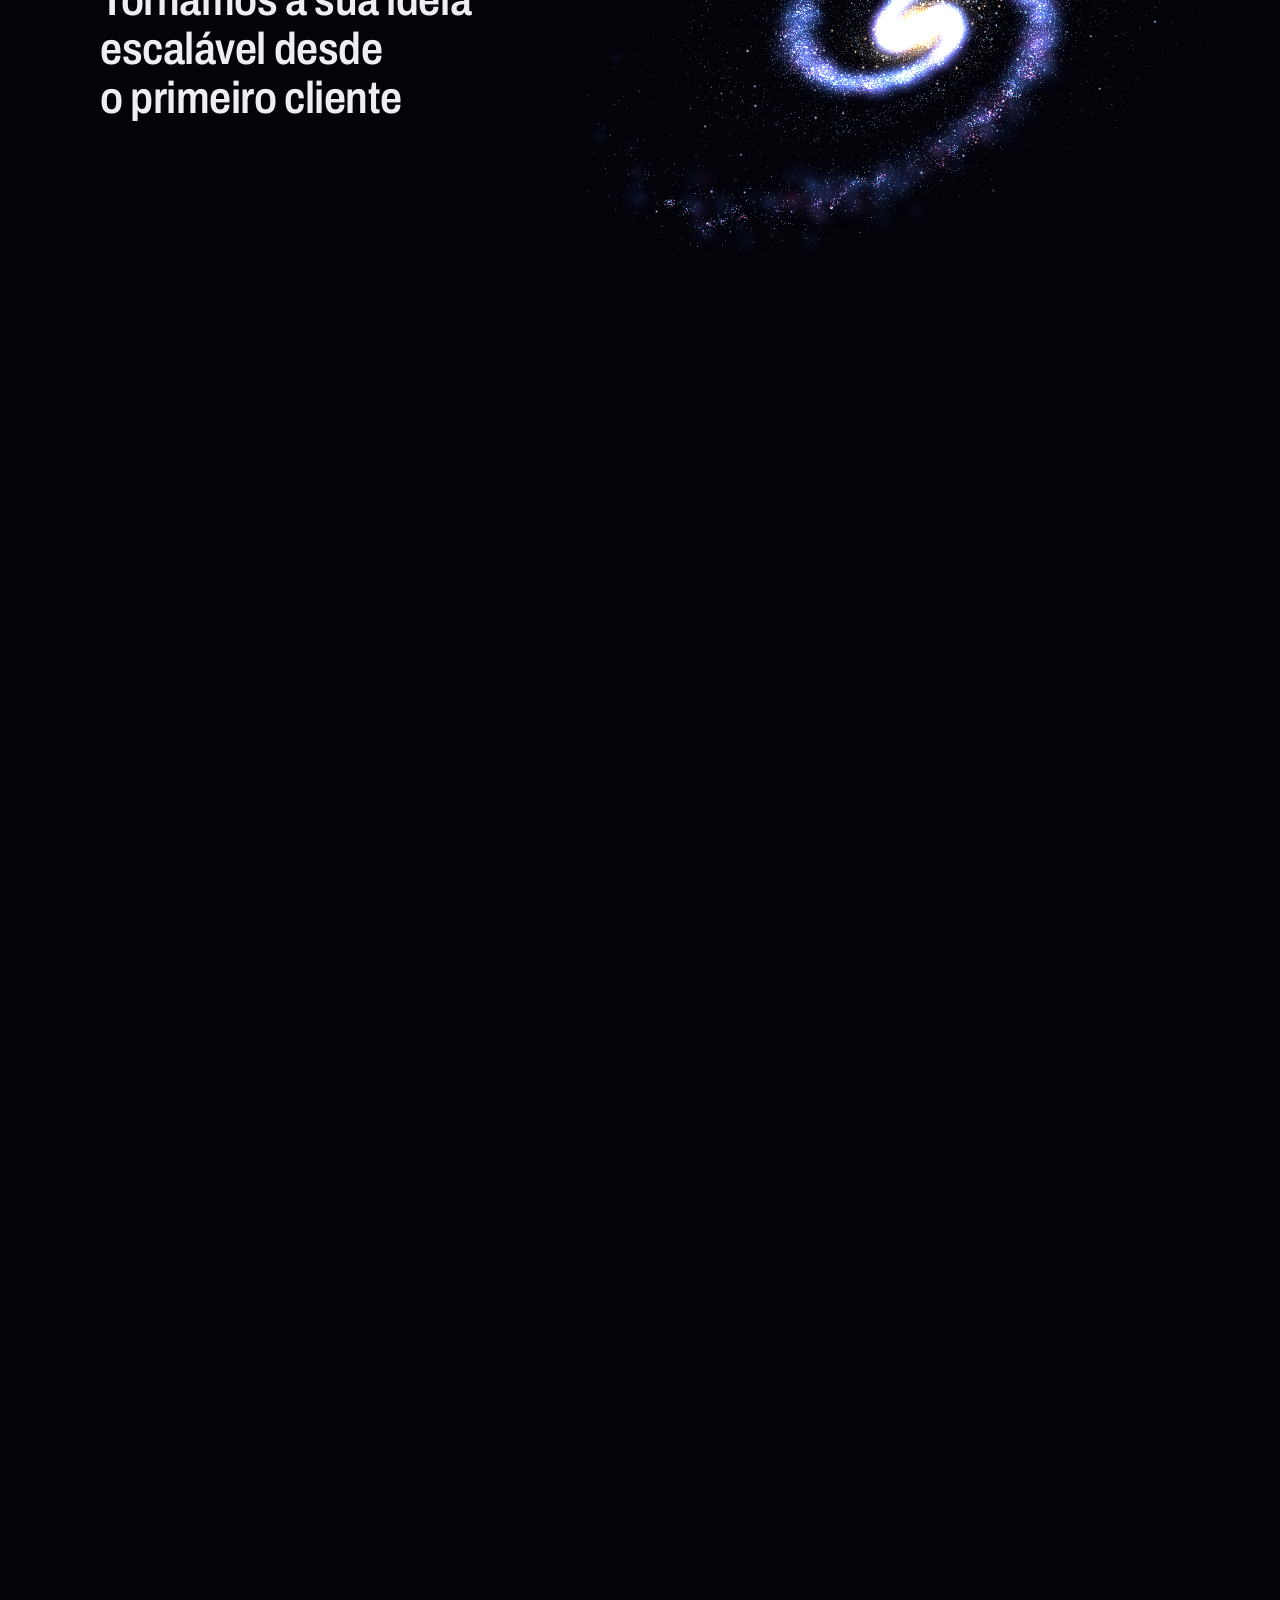
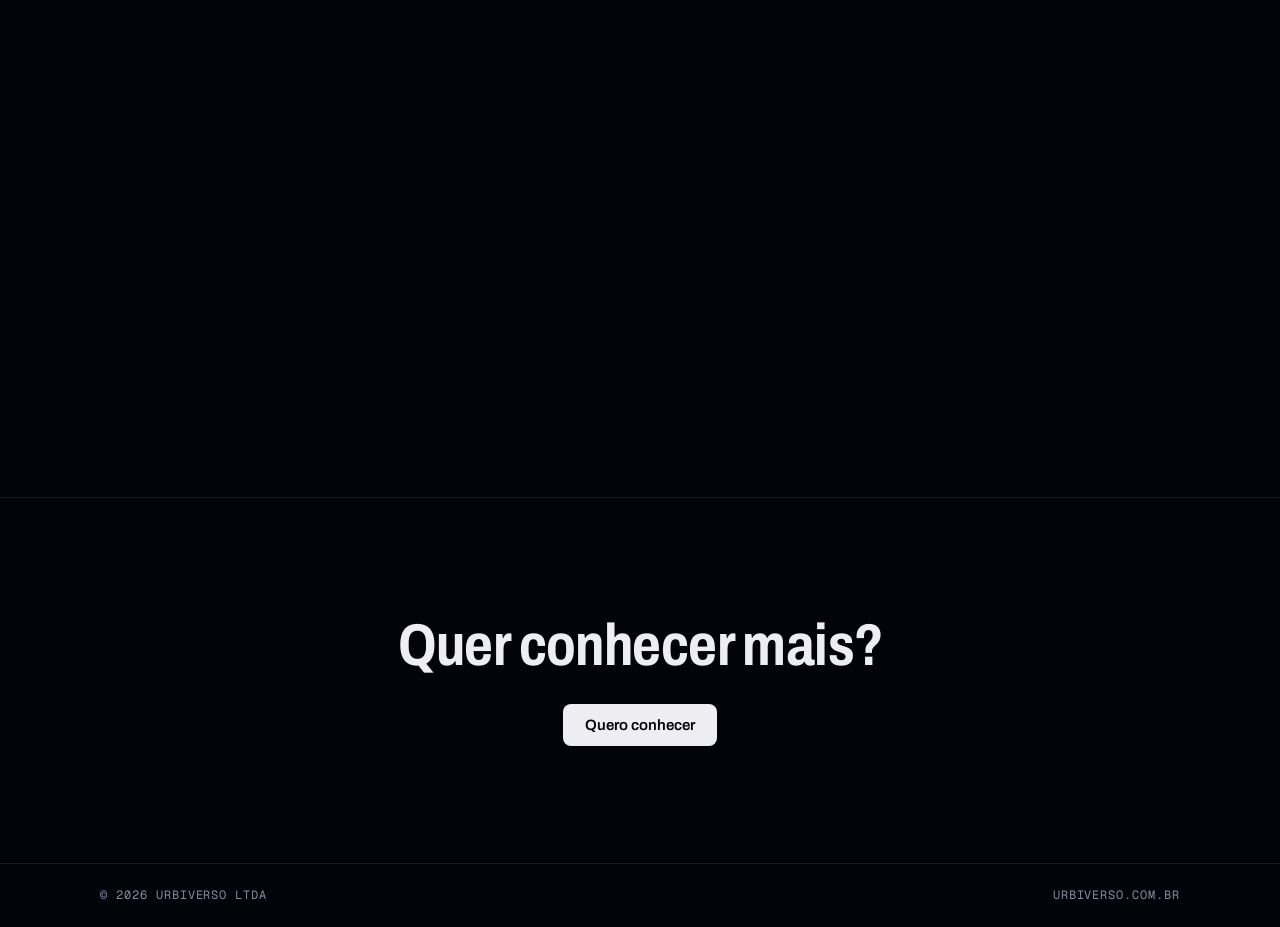
==== commit 92dbb398: "Pronto para o domínio: sai o selo Rascunho, entra a página 404 A 404 usa endereços a partir da raiz," ====
--- a/index.html
+++ b/index.html
@@ -1,6 +1,5 @@
 <!doctype html>
 <html lang="pt-BR">
-<!-- Rascunho: textos em revisão. -->
 <head>
 <meta charset="utf-8">
 <meta name="viewport" content="width=device-width, initial-scale=1, viewport-fit=cover">
@@ -40,7 +39,6 @@
 .topo .marca .simbolo{width:28px;height:28px;display:block}
 .topo .marca .palavra{height:15px;width:auto;display:block}
 .topo nav{display:flex;gap:18px;align-items:center}
-@media (max-width:640px){.topo .tag{display:none}}
 
 /* Entrada: só a marca */
 .intro{--s:min(36vh,46vw,340px);position:relative;min-height:100svh;display:grid;justify-items:center;align-content:center;gap:calc(var(--s)*.232);padding:80px 20px 110px}
@@ -118,7 +116,7 @@
 
 <header class="topo" id="topo"><div class="env">
   <a class="marca" href="#" aria-label="Urbiverso, voltar ao início"><img class="simbolo" src="assets/simbolo.webp" alt=""><img class="palavra" src="assets/palavra.svg" alt=""></a>
-  <nav class="mono"><span class="tag">Rascunho</span><a href="conhecer/">Quero conhecer</a></nav>
+  <nav class="mono"><a href="conhecer/">Quero conhecer</a></nav>
 </div></header>
 
 <main>
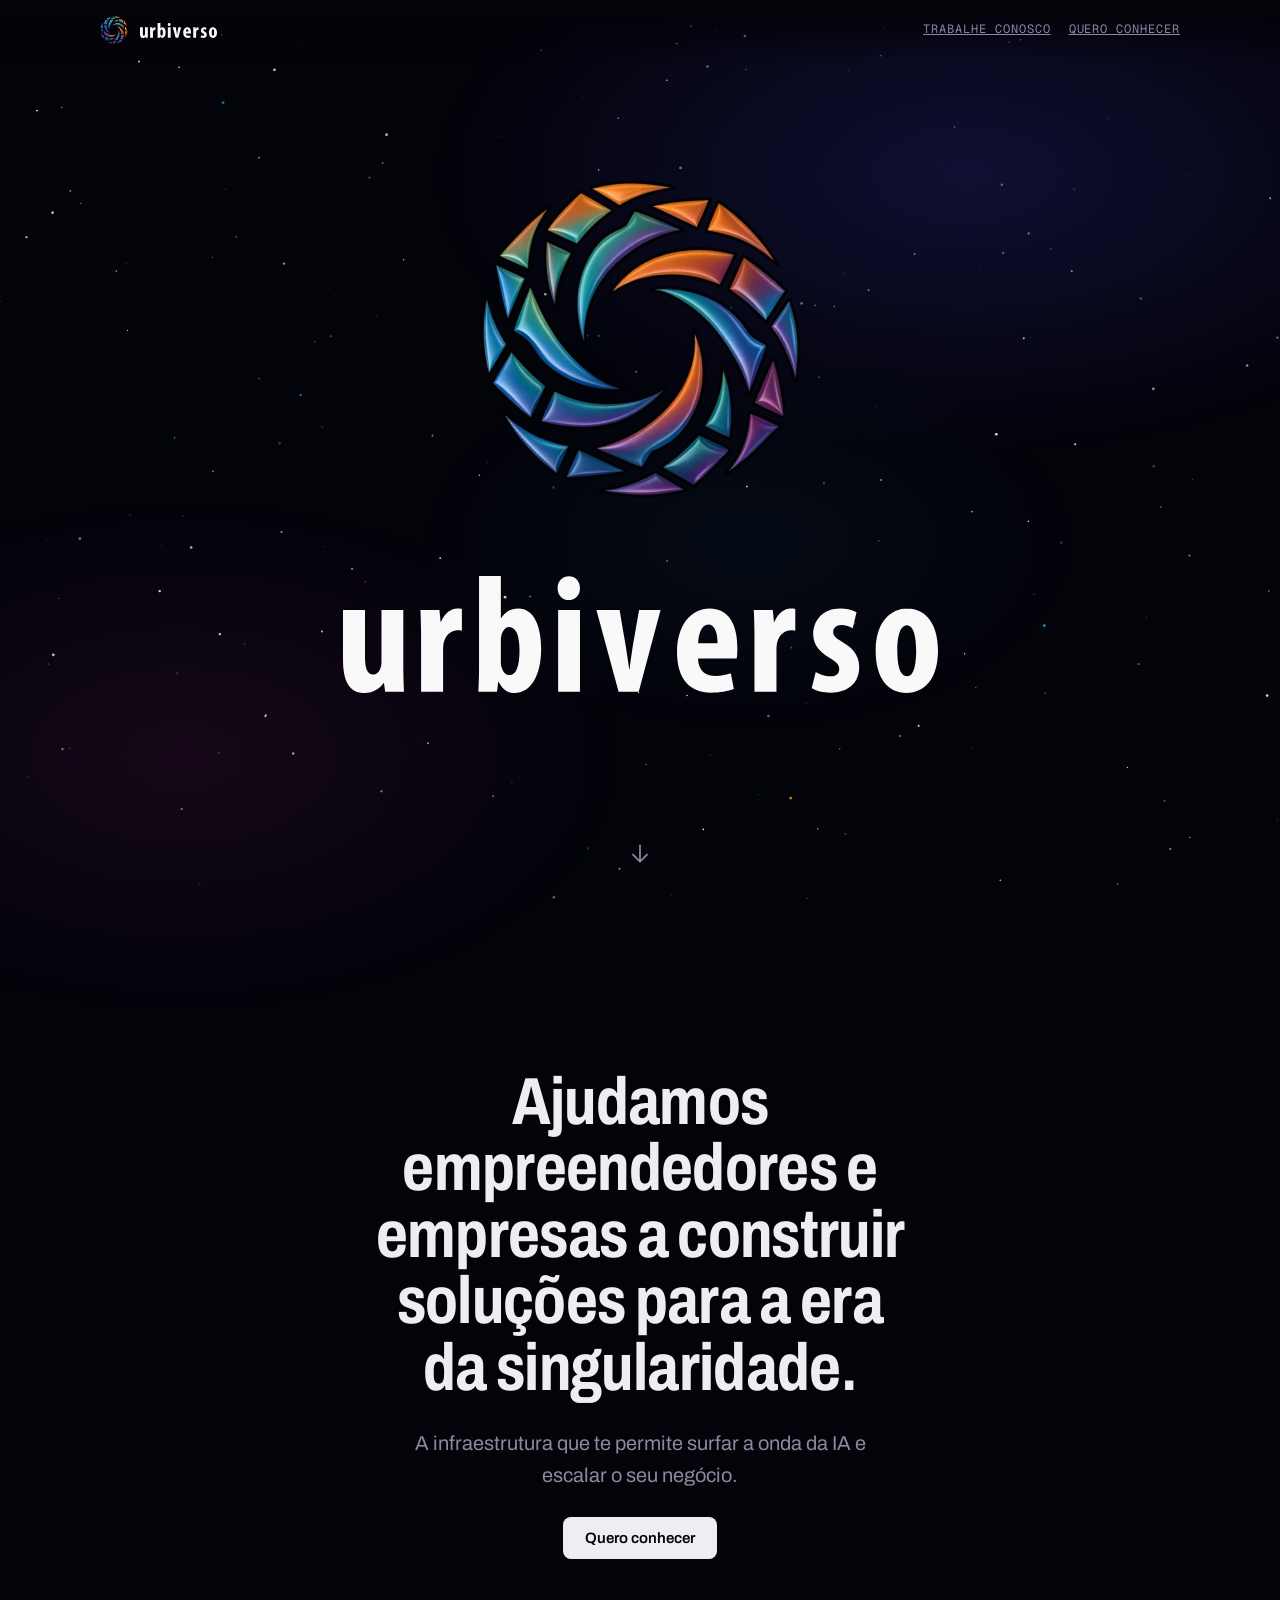
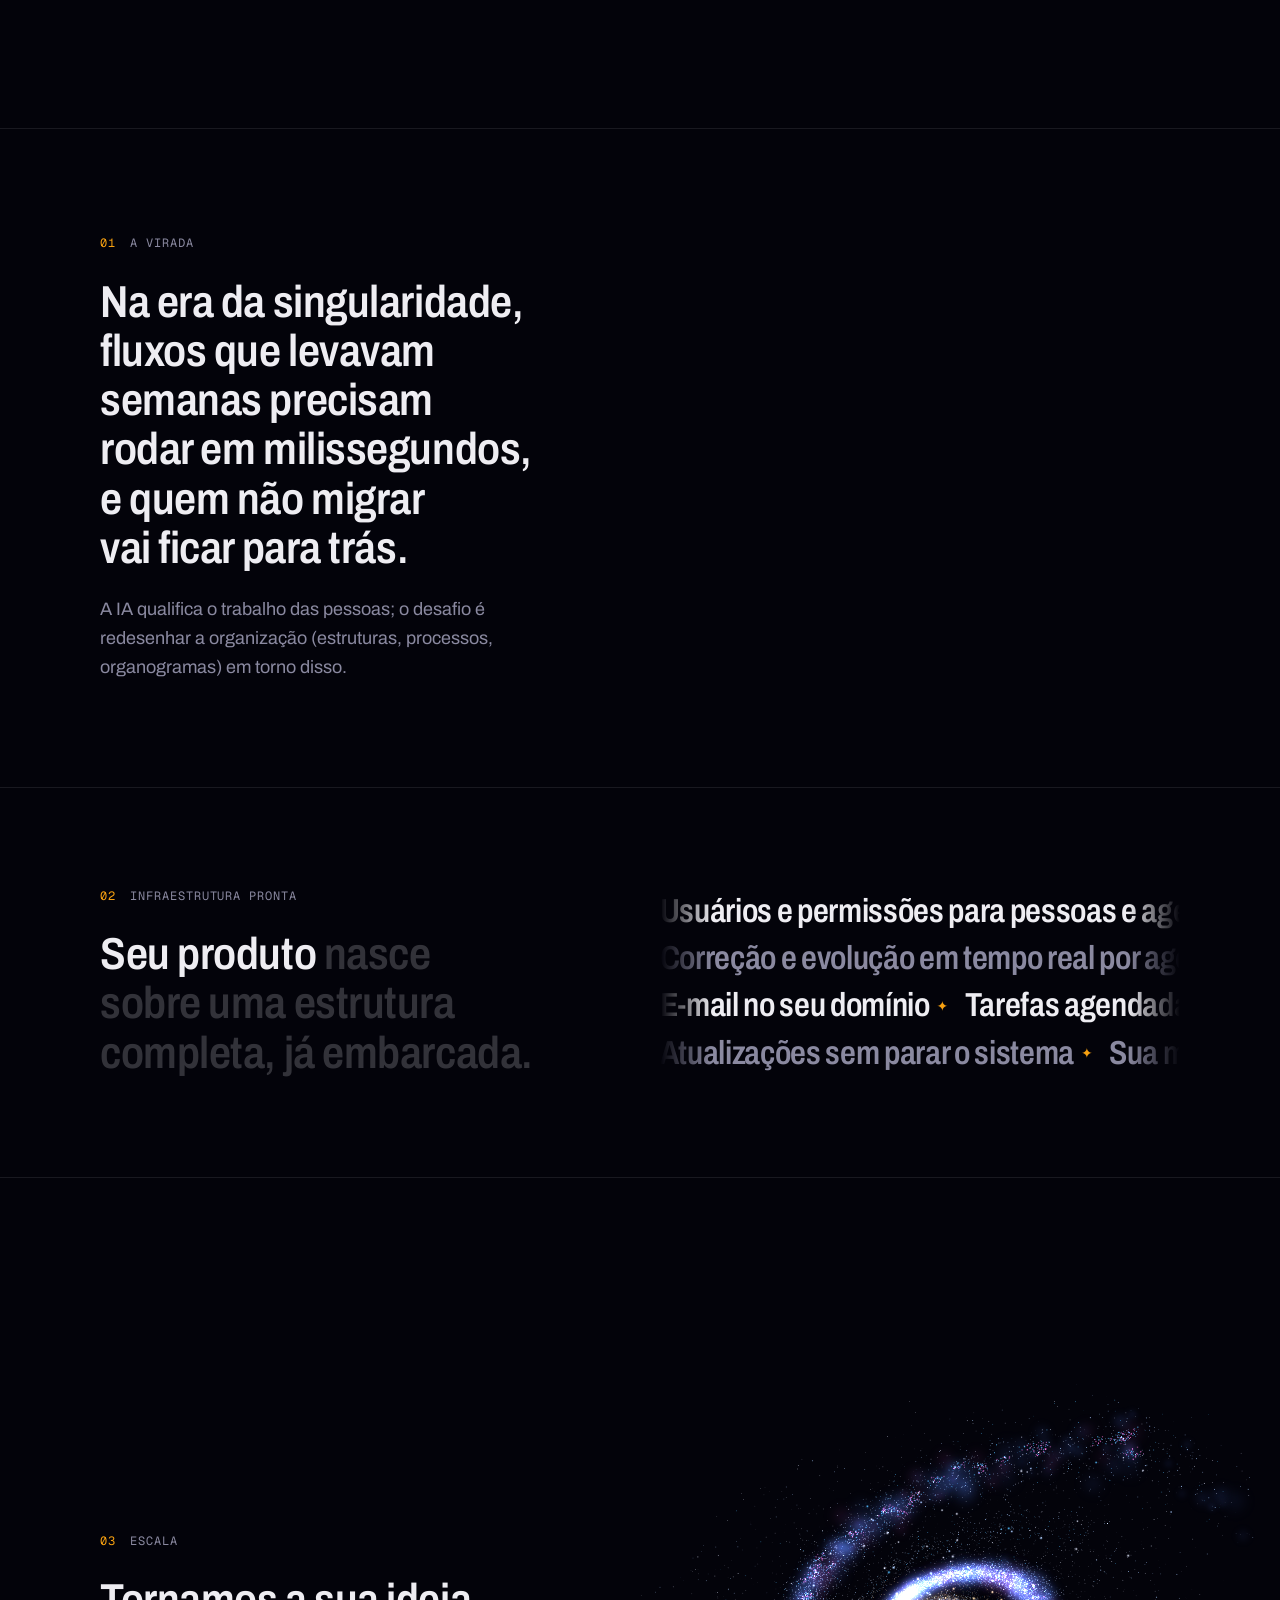
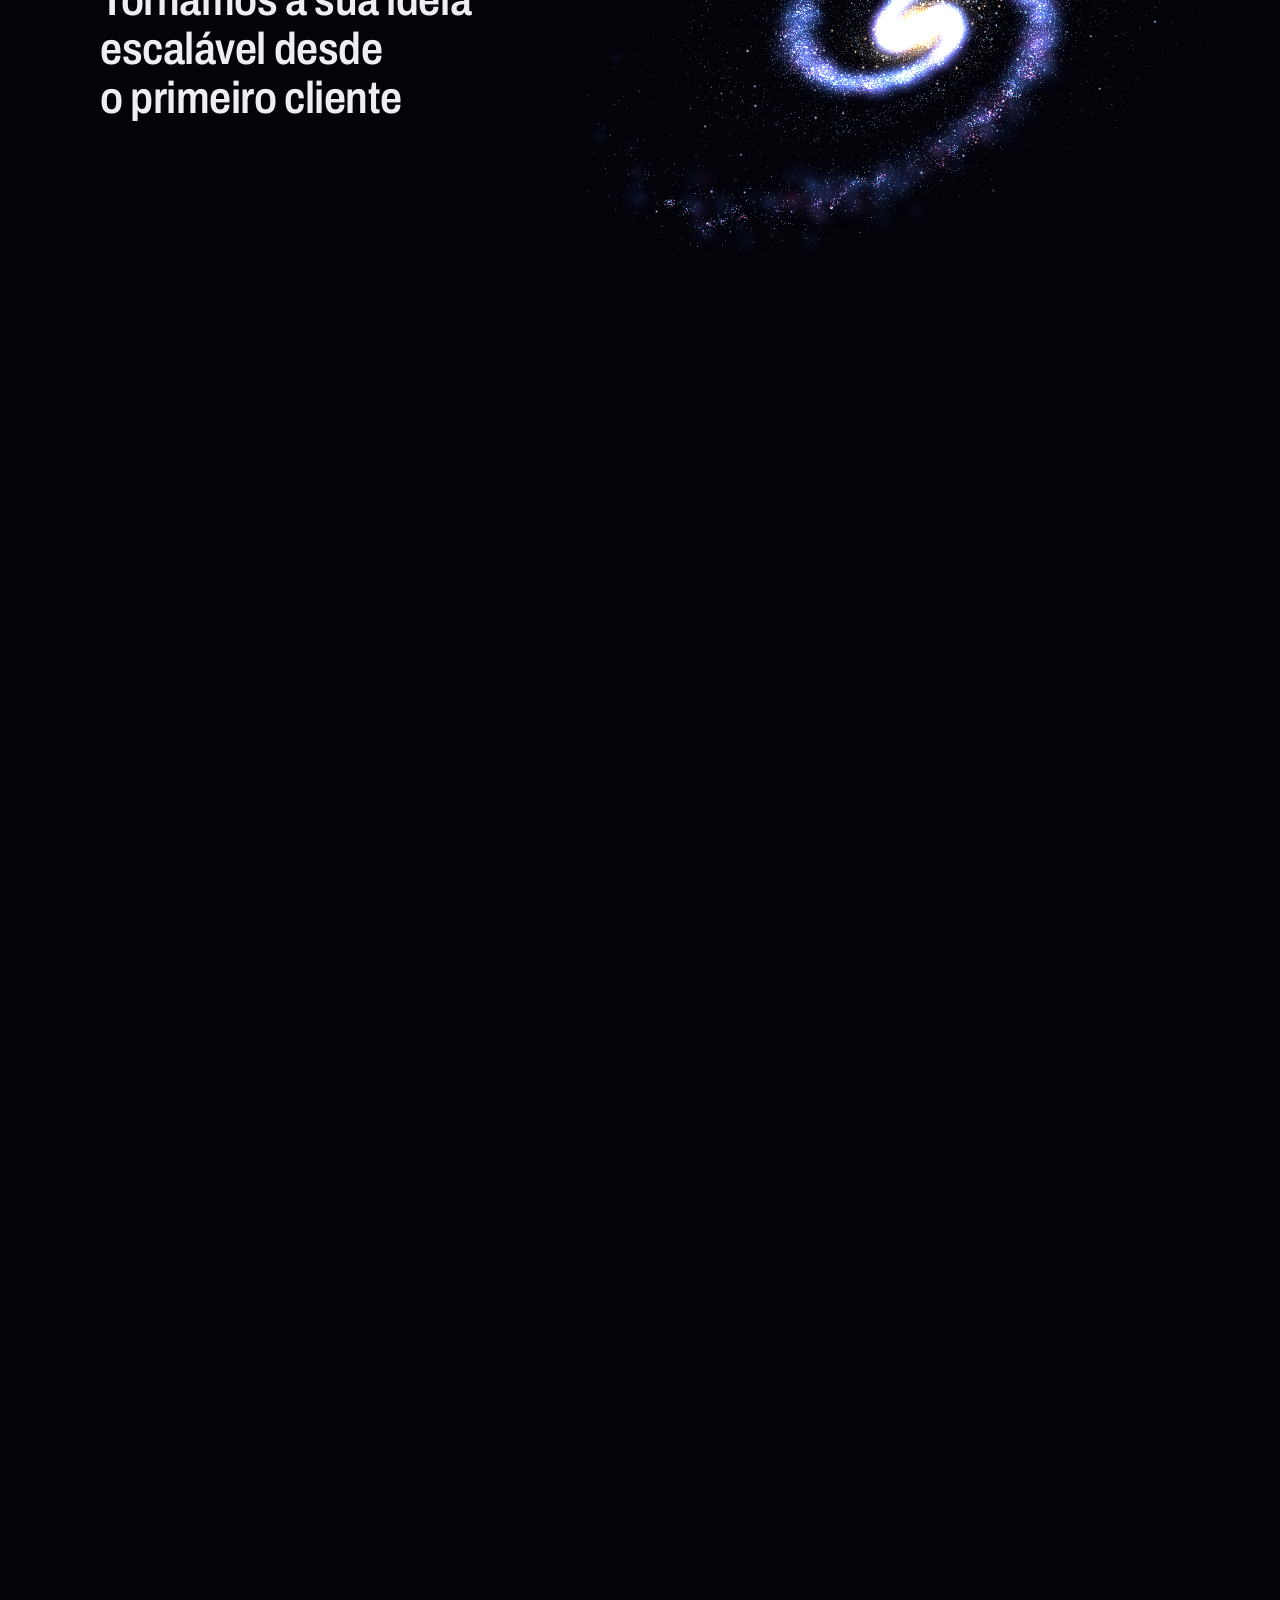
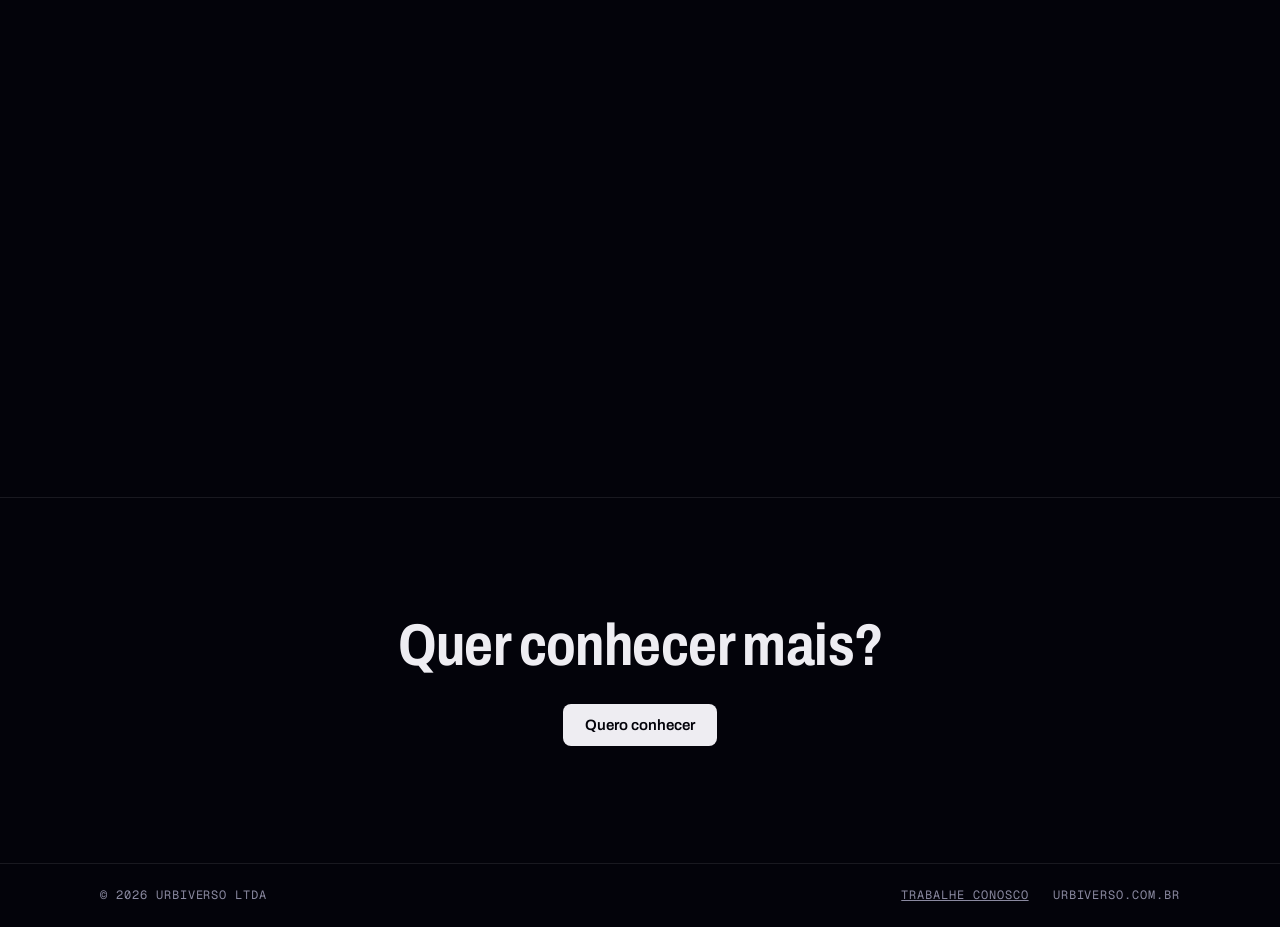
==== commit 5455fe57: "Trabalhe conosco: página com a lista de vagas do hub A lista é a página pública de vagas do app de r" ====
--- a/index.html
+++ b/index.html
@@ -39,6 +39,8 @@
 .topo .marca .simbolo{width:28px;height:28px;display:block}
 .topo .marca .palavra{height:15px;width:auto;display:block}
 .topo nav{display:flex;gap:18px;align-items:center}
+/* Em tela estreita os dois links não cabem ao lado da marca: "Trabalhe conosco" fica só no rodapé */
+@media (max-width:479px){.topo nav a[href^="trabalhe"]{display:none}}
 
 /* Entrada: só a marca */
 .intro{--s:min(36vh,46vw,340px);position:relative;min-height:100svh;display:grid;justify-items:center;align-content:center;gap:calc(var(--s)*.232);padding:80px 20px 110px}
@@ -100,6 +102,7 @@
 
 footer{border-top:1px solid var(--linha);padding-block:22px calc(22px + env(safe-area-inset-bottom,0px))}
 footer .env{display:flex;justify-content:space-between;gap:12px;flex-wrap:wrap}
+footer .links{display:flex;gap:24px;flex-wrap:wrap}
 
 @media (prefers-reduced-motion:reduce){
   .nebulosa,.simbolo-grande,.intro .palavra,.role,.faixa{animation:none}
@@ -116,7 +119,7 @@
 
 <header class="topo" id="topo"><div class="env">
   <a class="marca" href="#" aria-label="Urbiverso, voltar ao início"><img class="simbolo" src="assets/simbolo.webp" alt=""><img class="palavra" src="assets/palavra.svg" alt=""></a>
-  <nav class="mono"><a href="conhecer/">Quero conhecer</a></nav>
+  <nav class="mono"><a href="trabalhe-conosco/">Trabalhe conosco</a><a href="conhecer/">Quero conhecer</a></nav>
 </div></header>
 
 <main>
@@ -179,7 +182,7 @@
 </div></section>
 </main>
 
-<footer><div class="env mono"><span>© 2026 Urbiverso Ltda</span><span>urbiverso.com.br</span></div></footer>
+<footer><div class="env mono"><span>© 2026 Urbiverso Ltda</span><span class="links"><a href="trabalhe-conosco/">Trabalhe conosco</a><span>urbiverso.com.br</span></span></div></footer>
 
 <script>
 document.documentElement.classList.add('js');
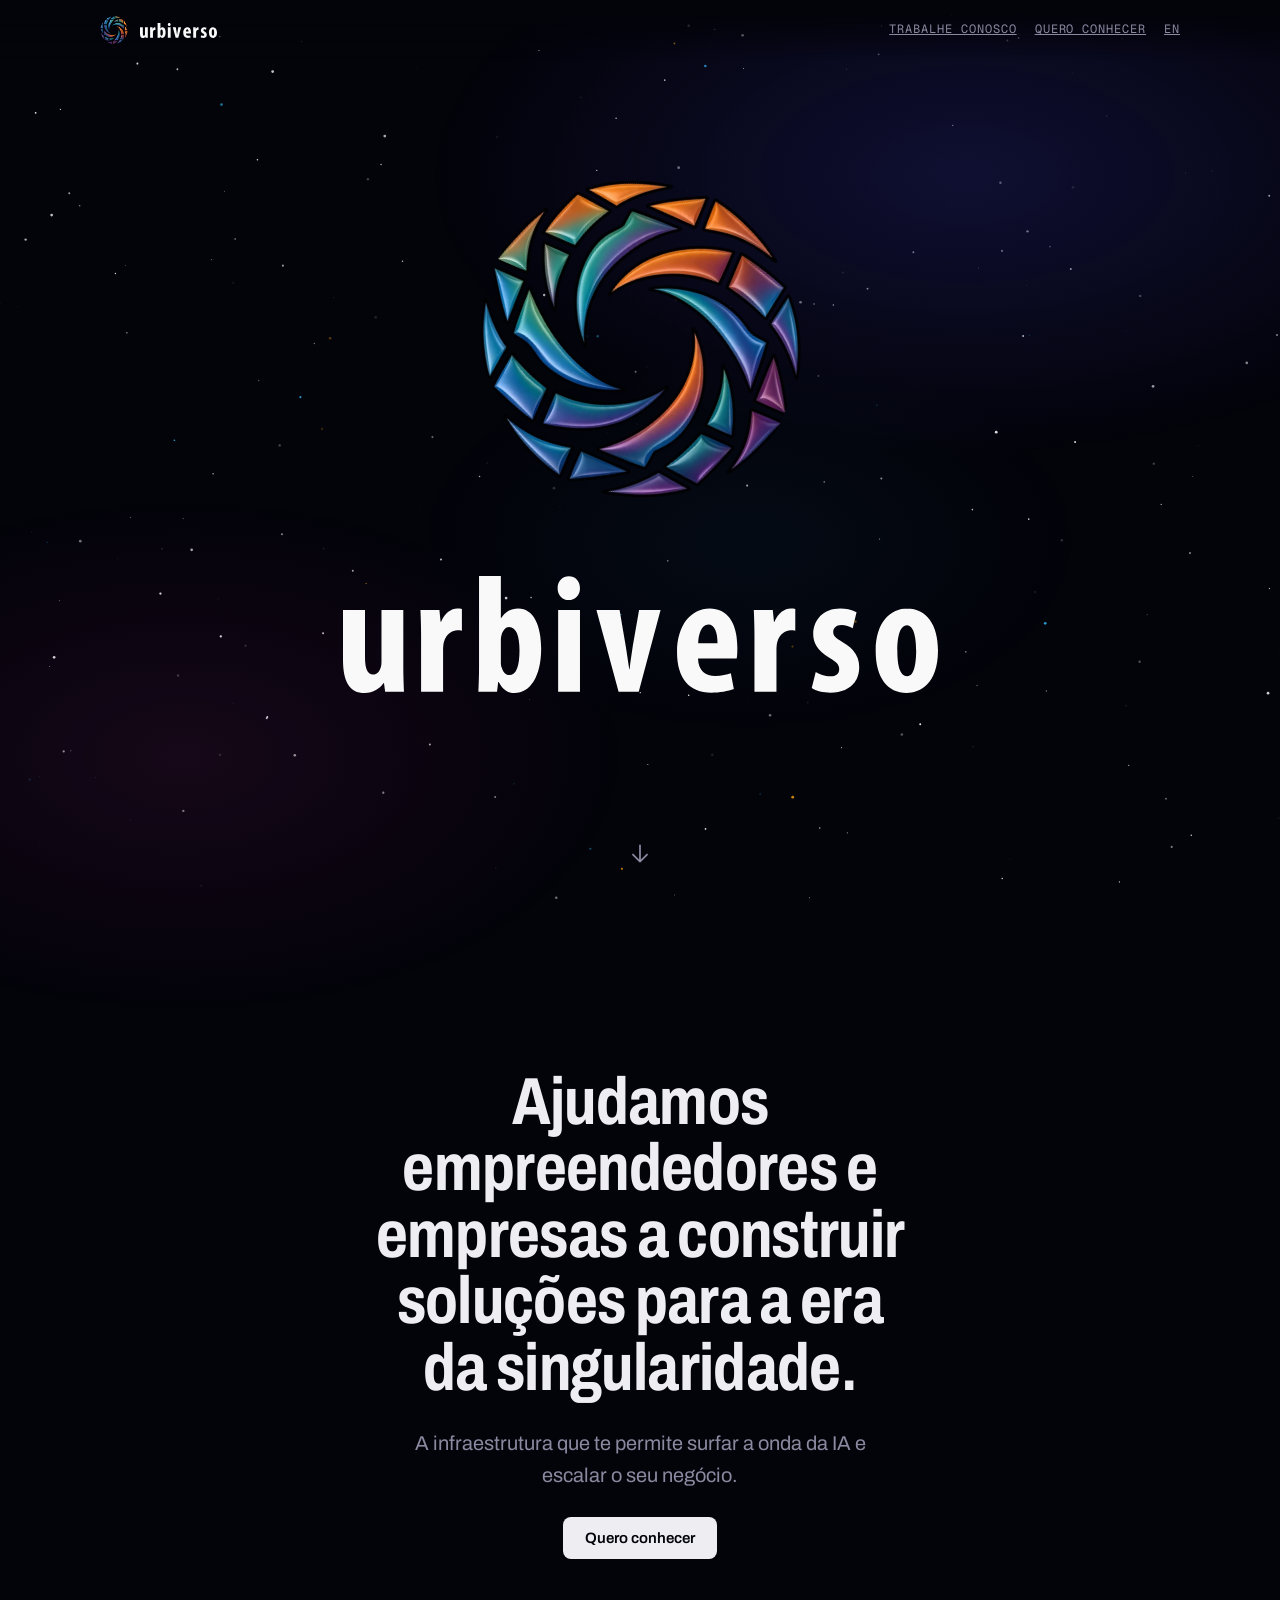
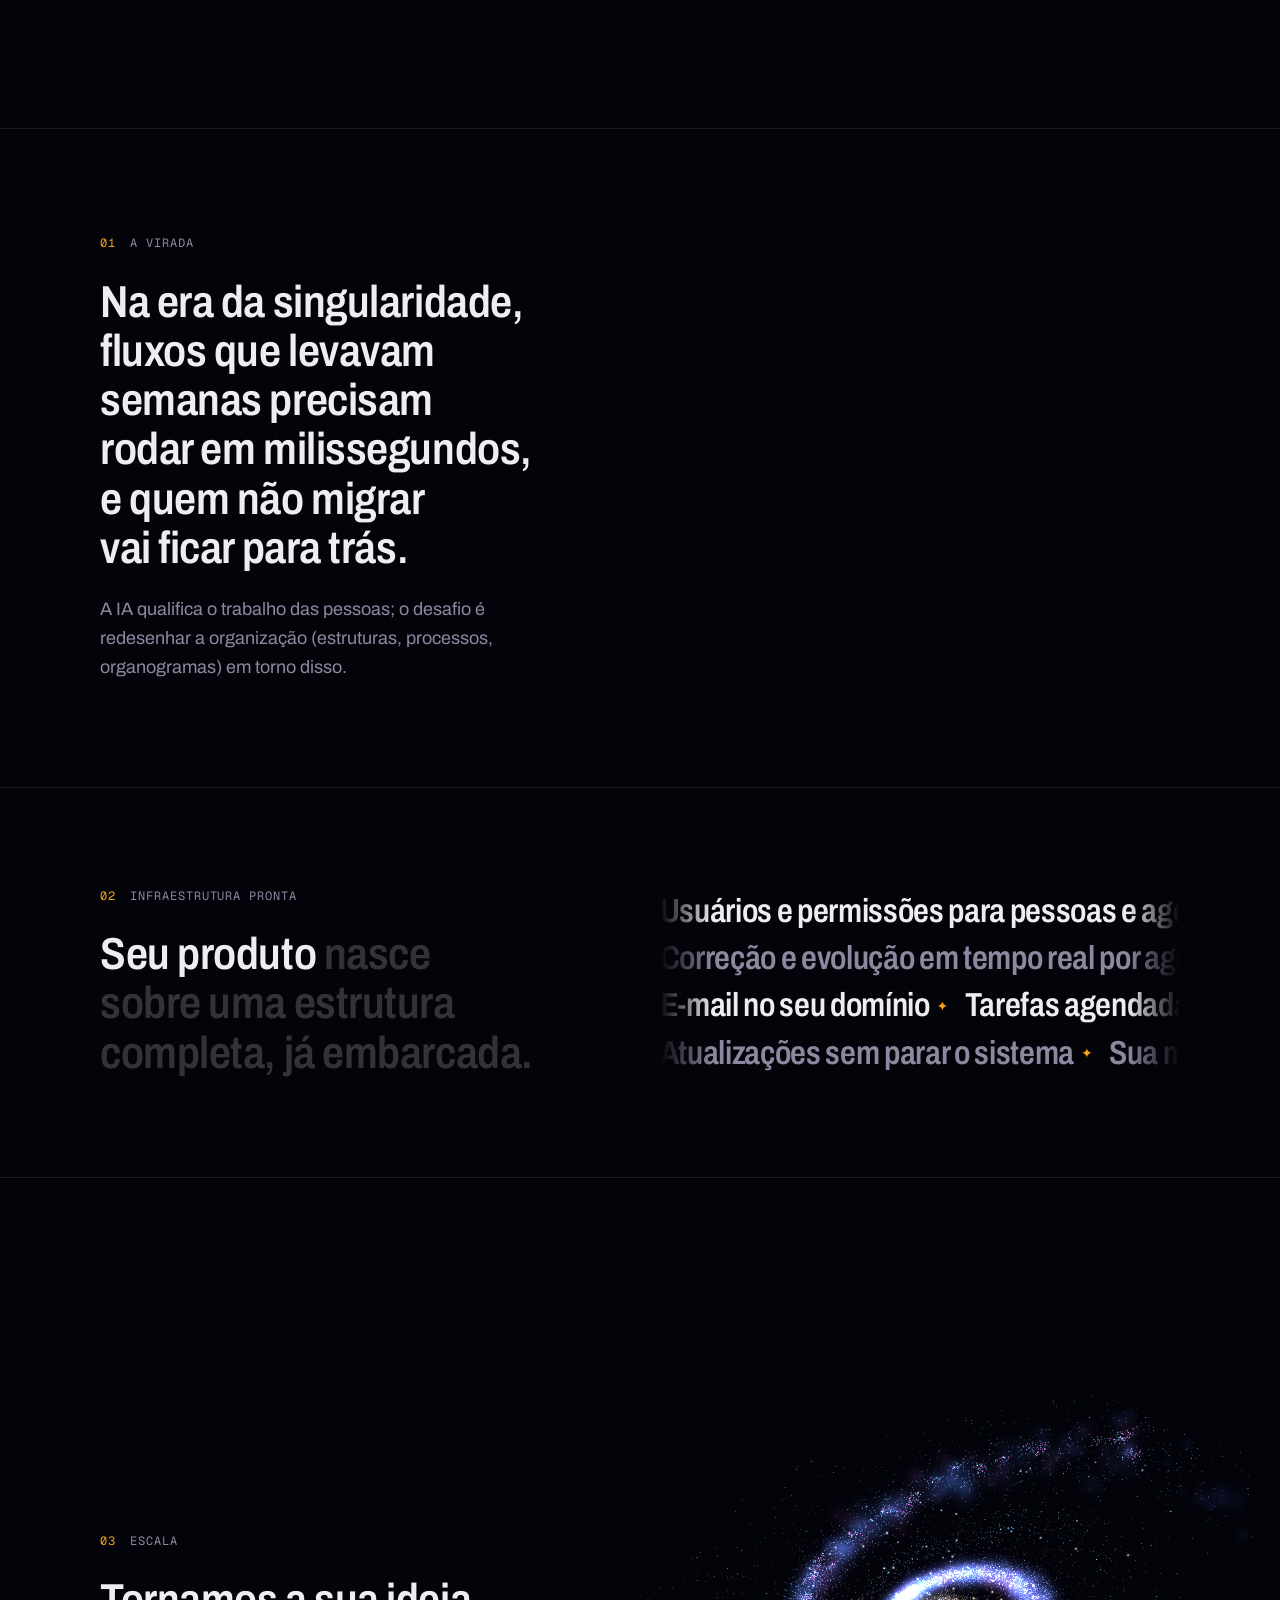
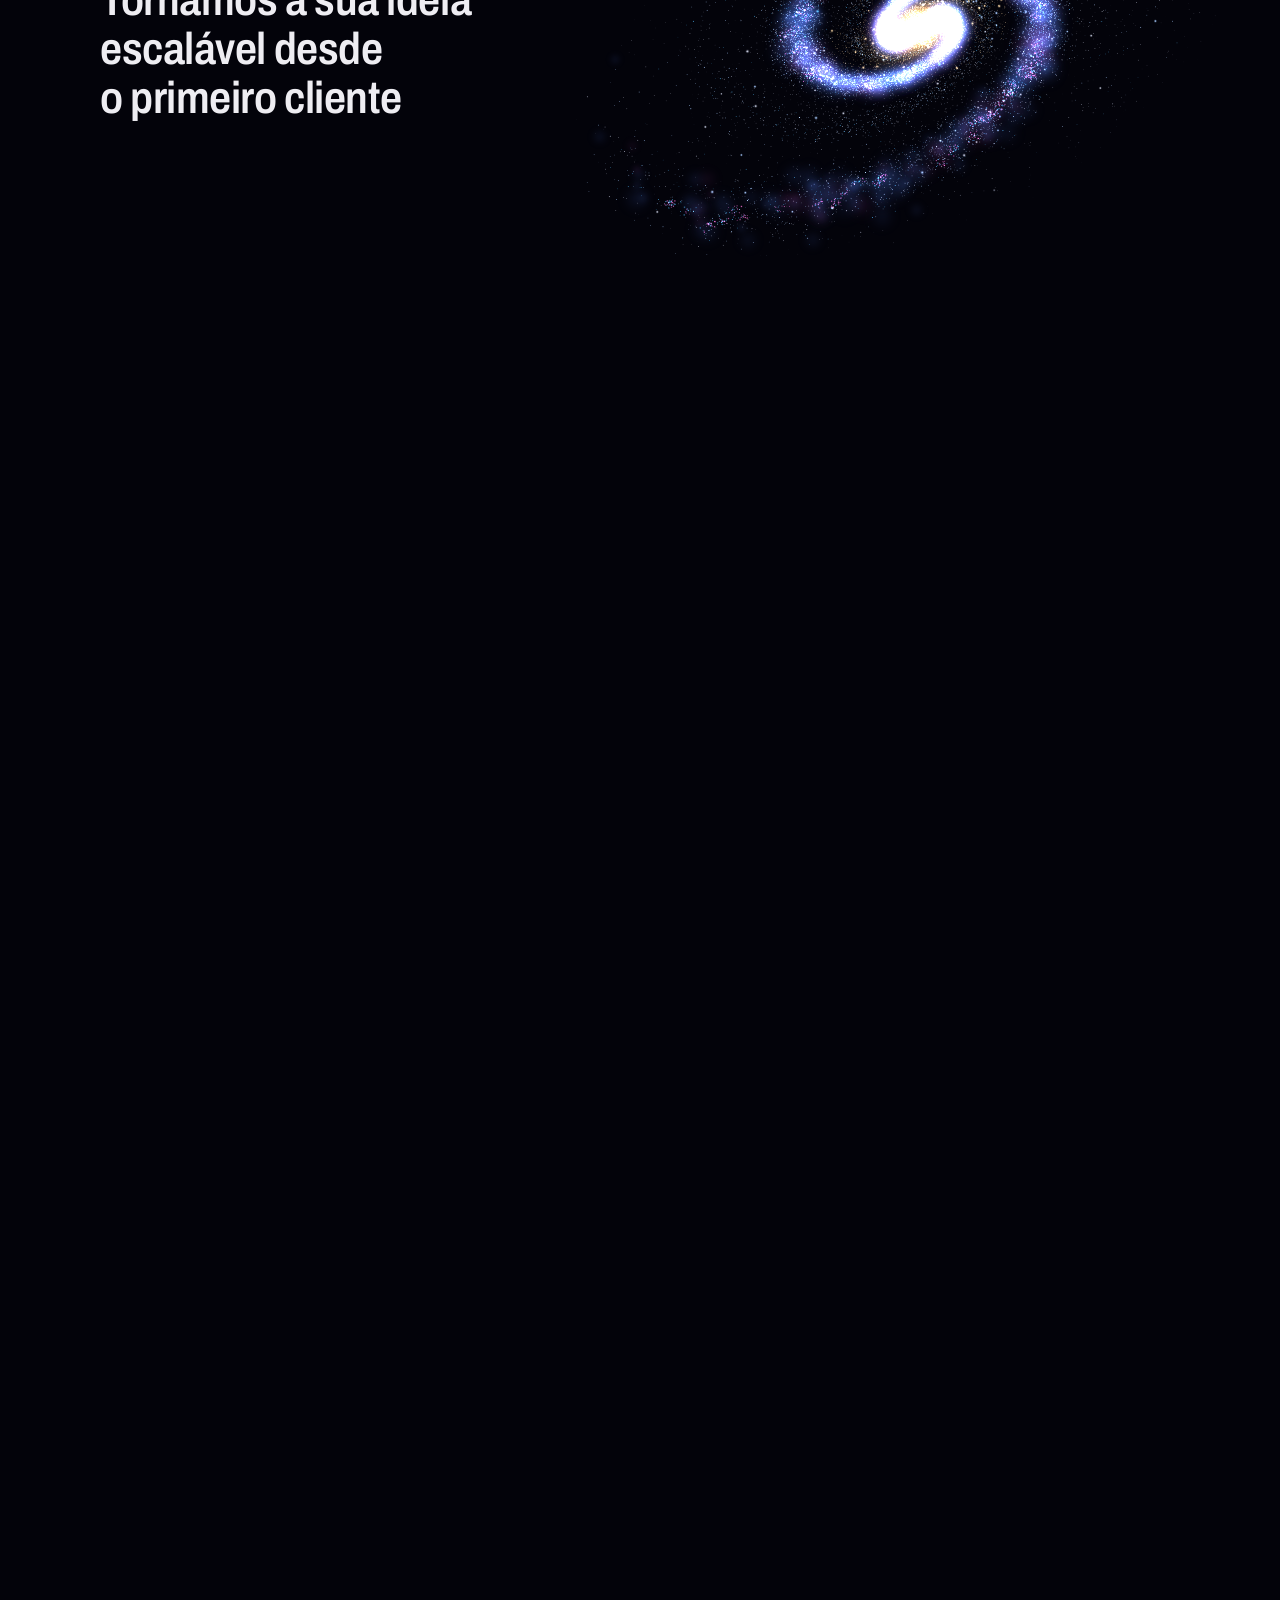
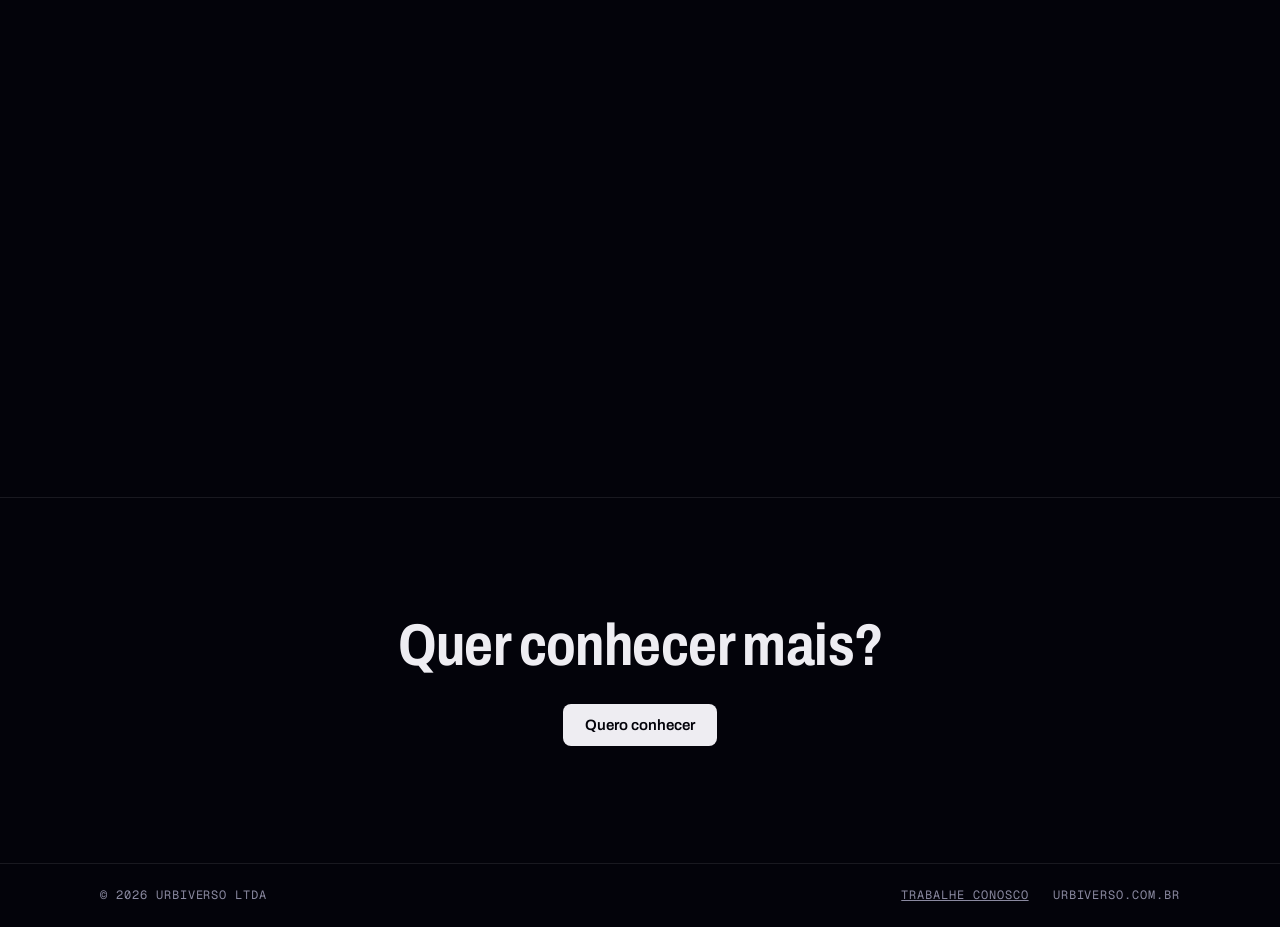
==== commit 214a5dfc: "Versão em inglês da home em /en/ Primeira impressão em inglês: a home traduzida (texto, letreiro e f" ====
--- a/index.html
+++ b/index.html
@@ -5,6 +5,9 @@
 <meta name="viewport" content="width=device-width, initial-scale=1, viewport-fit=cover">
 <title>Urbiverso</title>
 <meta name="description" content="Ajudamos empreendedores e empresas a construir soluções para a era da singularidade.">
+<link rel="alternate" hreflang="pt-BR" href="https://urbiverso.com.br/">
+<link rel="alternate" hreflang="en" href="https://urbiverso.com.br/en/">
+<link rel="alternate" hreflang="x-default" href="https://urbiverso.com.br/">
 <link rel="icon" href="assets/favicon.png" type="image/png">
 <link rel="apple-touch-icon" href="assets/apple-touch-icon.png">
 <link rel="preconnect" href="https://fonts.googleapis.com">
@@ -119,7 +122,7 @@
 
 <header class="topo" id="topo"><div class="env">
   <a class="marca" href="#" aria-label="Urbiverso, voltar ao início"><img class="simbolo" src="assets/simbolo.webp" alt=""><img class="palavra" src="assets/palavra.svg" alt=""></a>
-  <nav class="mono"><a href="trabalhe-conosco/">Trabalhe conosco</a><a href="conhecer/">Quero conhecer</a></nav>
+  <nav class="mono"><a href="trabalhe-conosco/">Trabalhe conosco</a><a href="conhecer/">Quero conhecer</a><a href="en/" lang="en" hreflang="en" aria-label="English version">EN</a></nav>
 </div></header>
 
 <main>
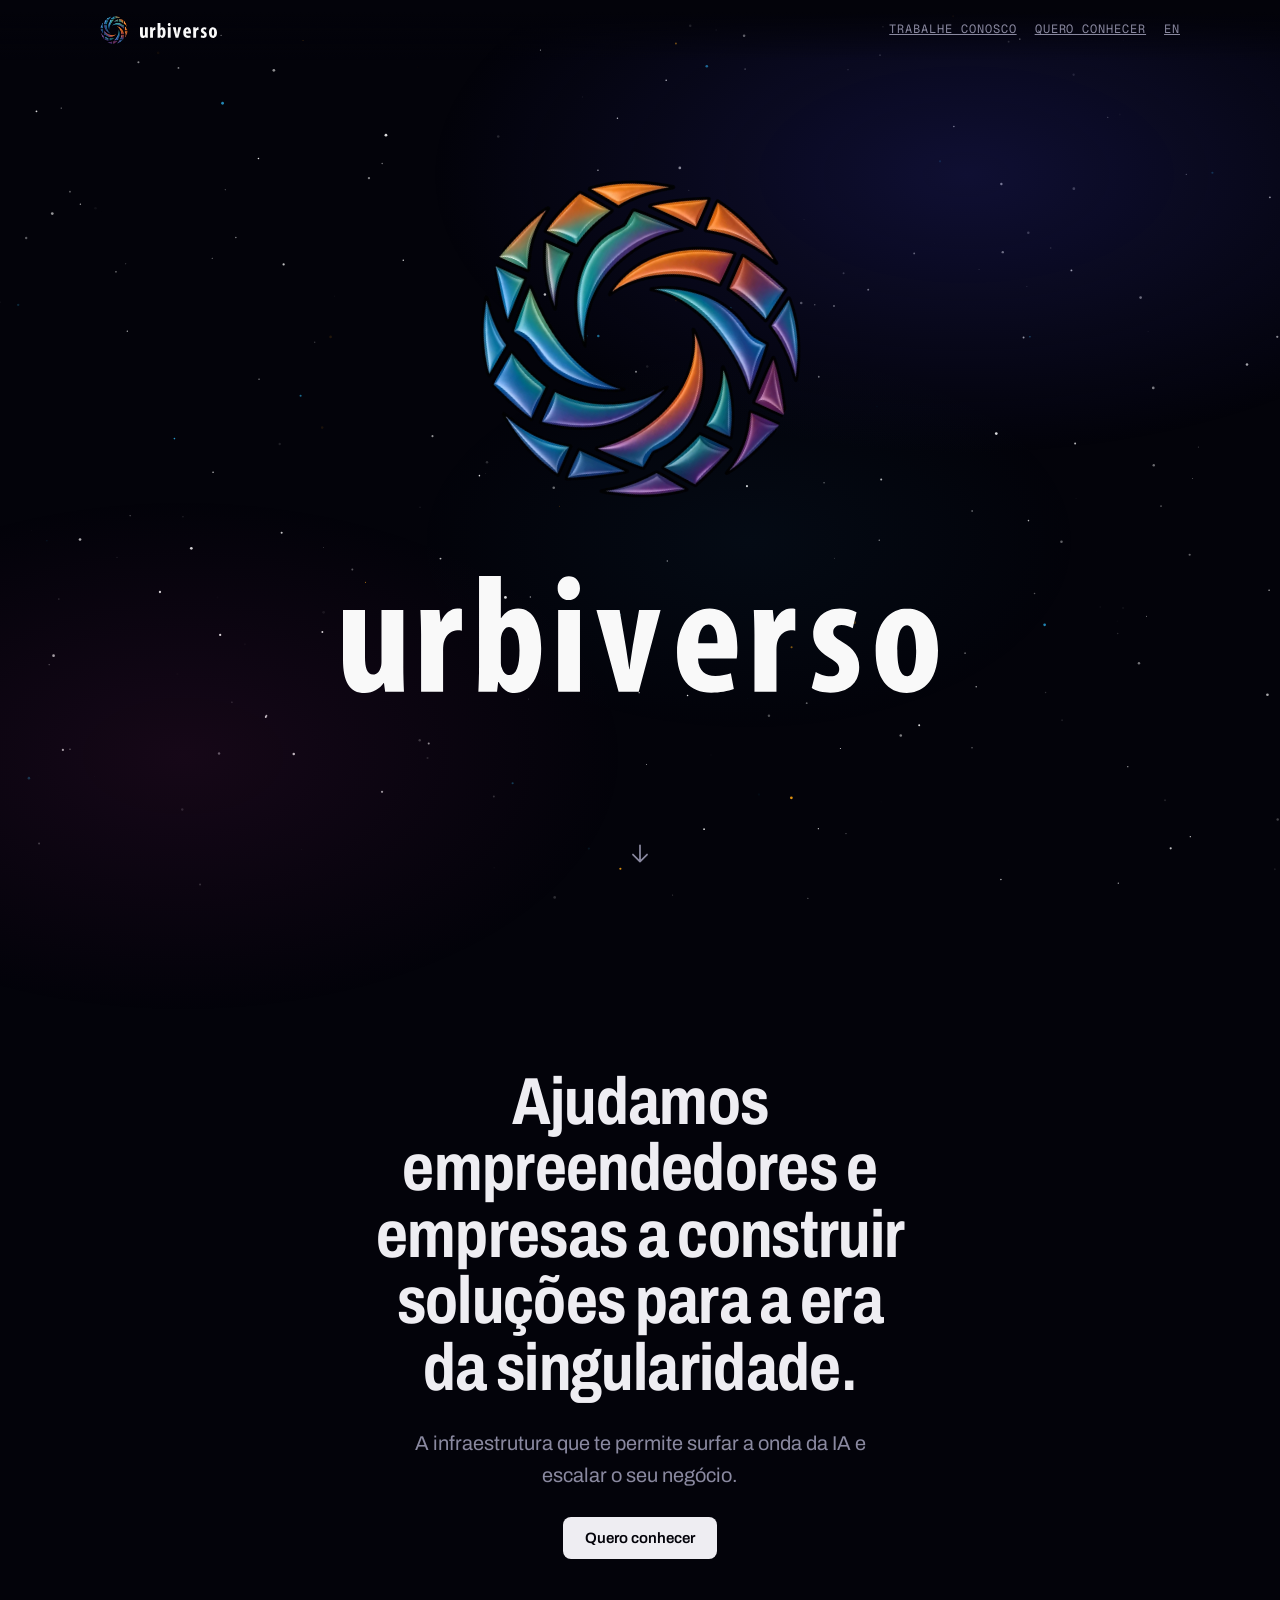
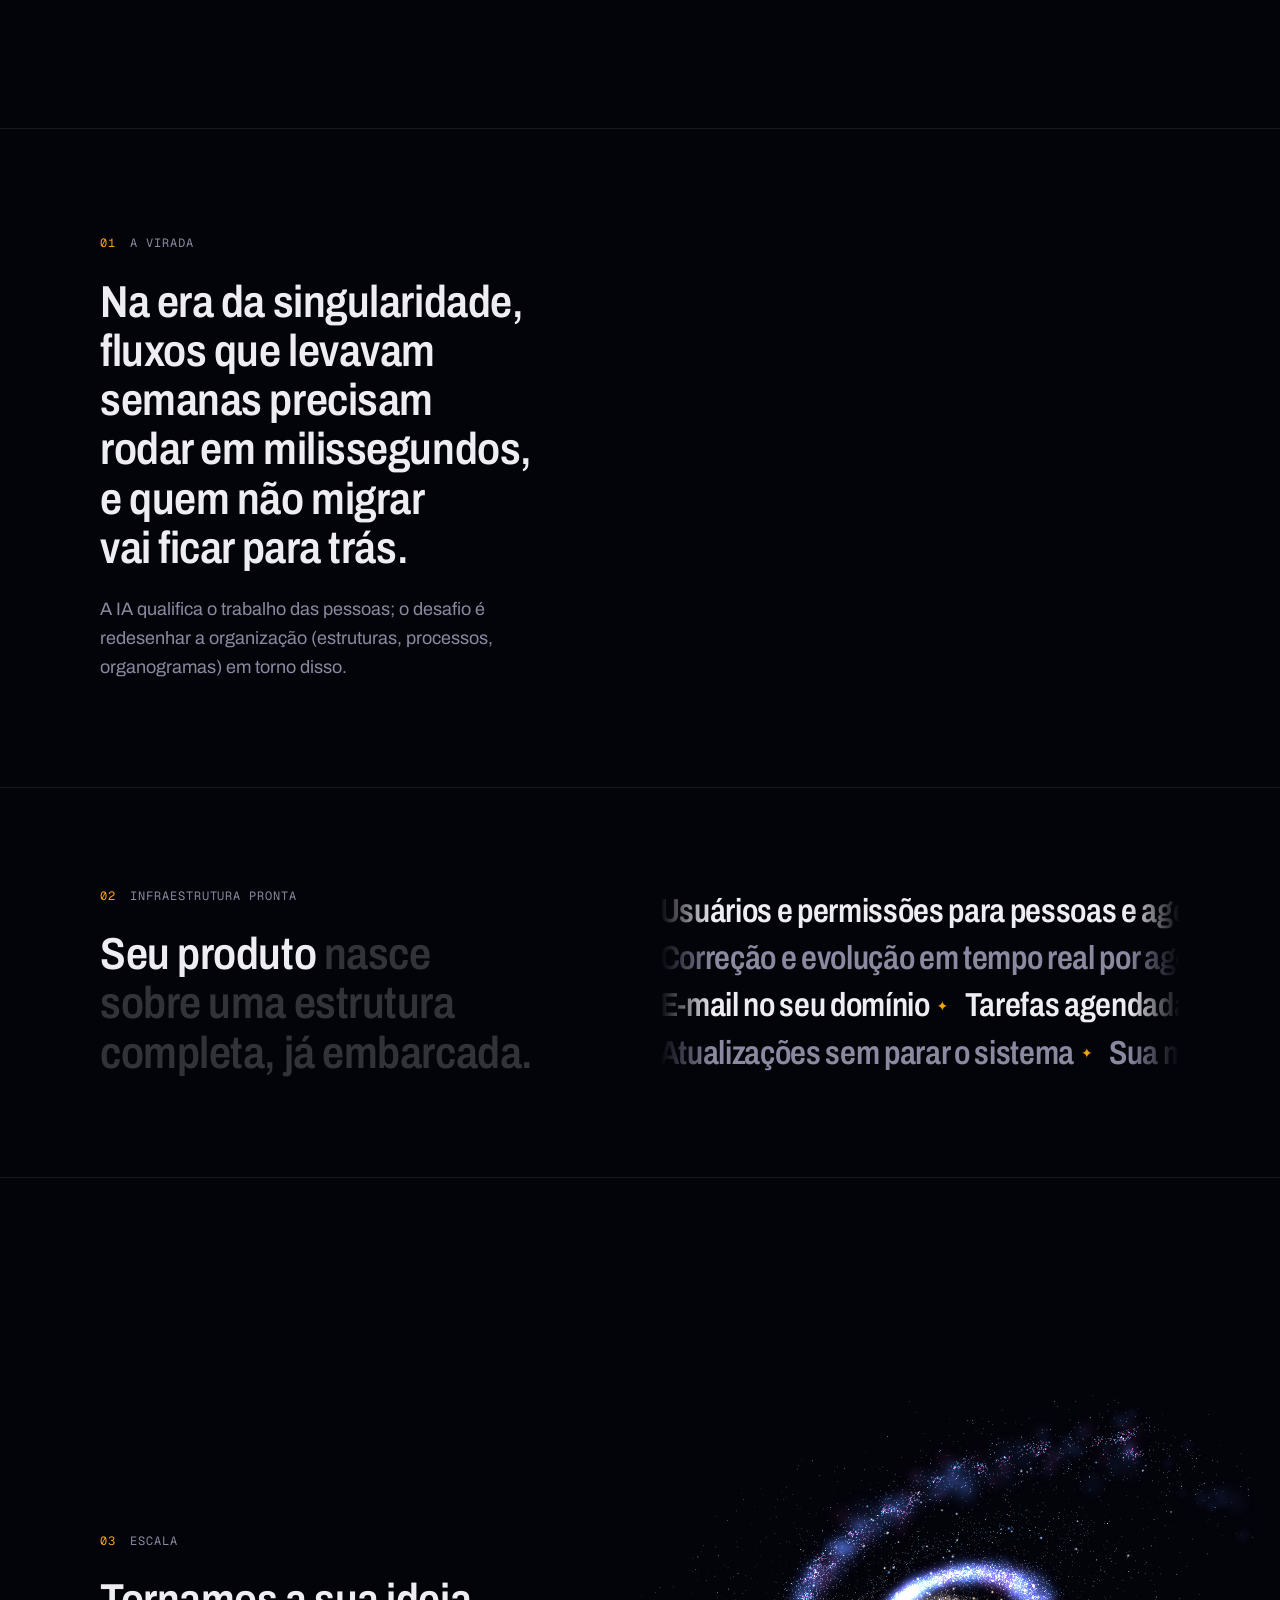
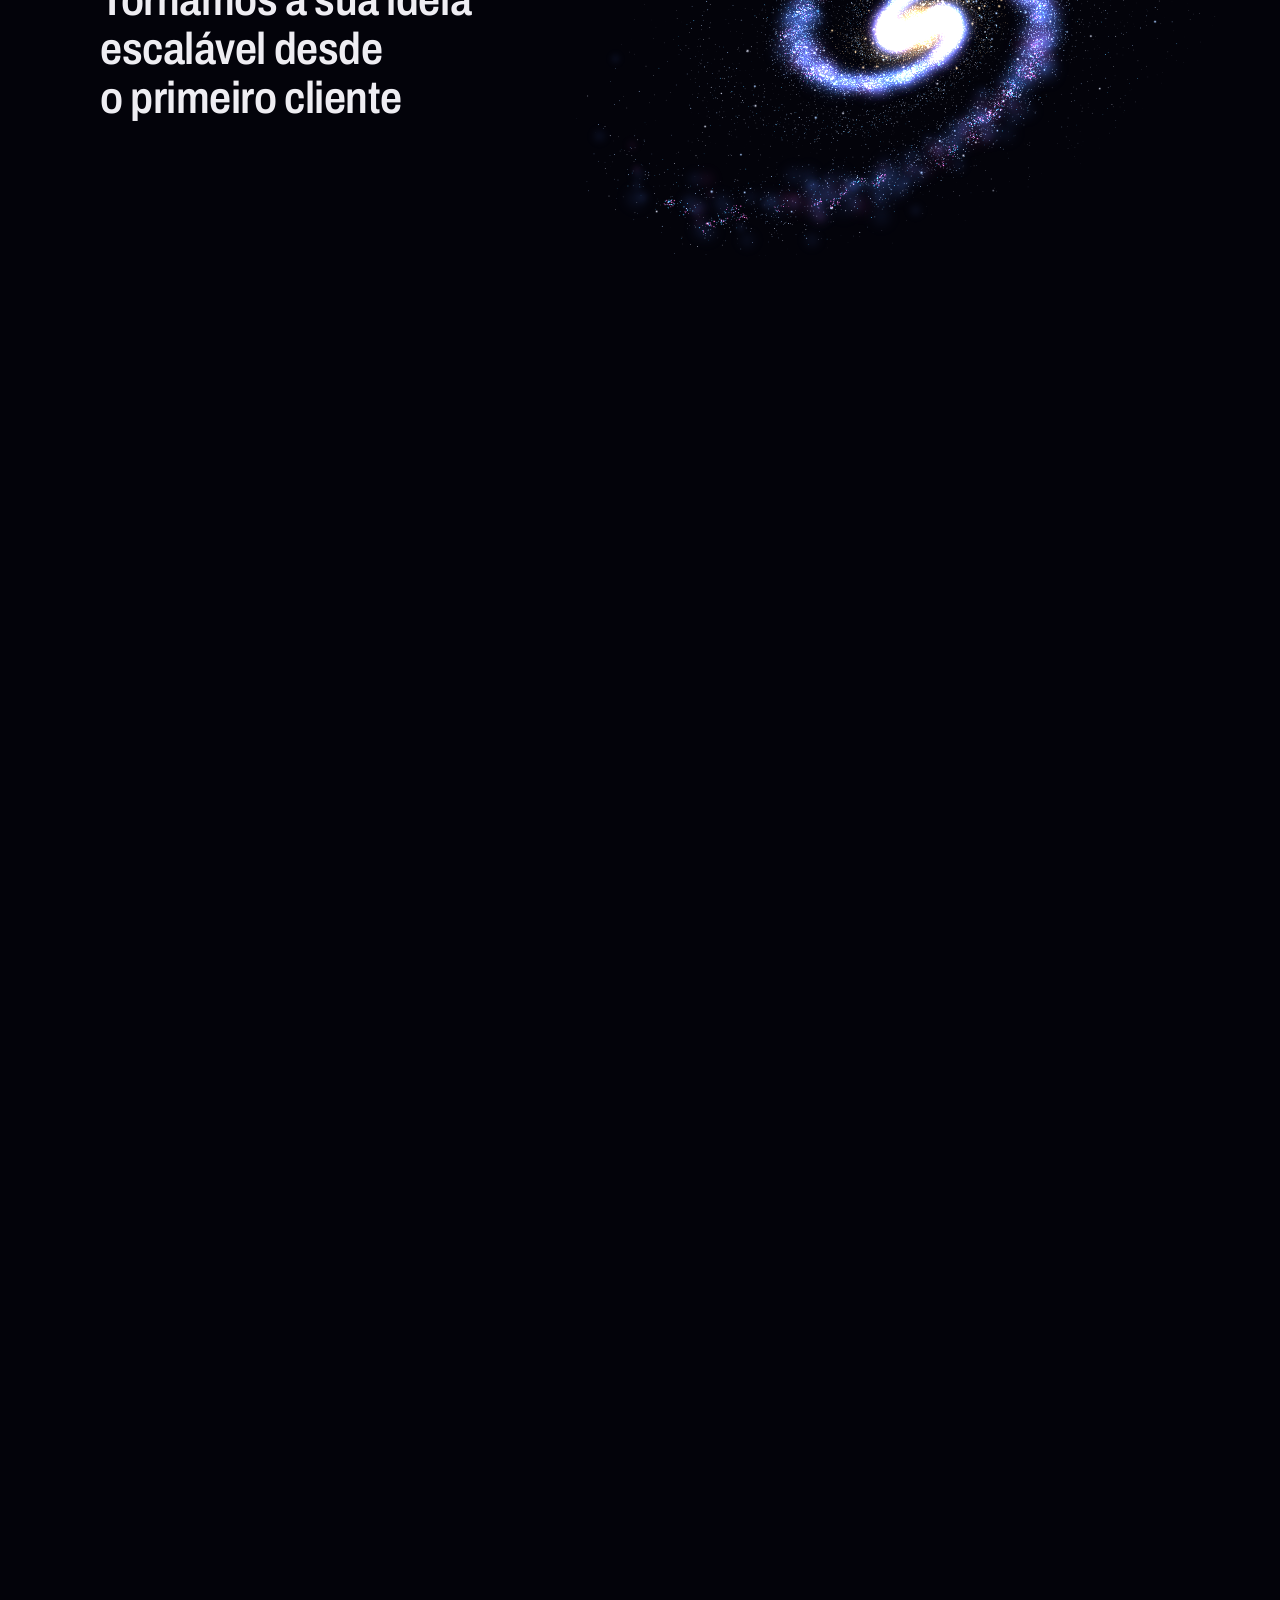
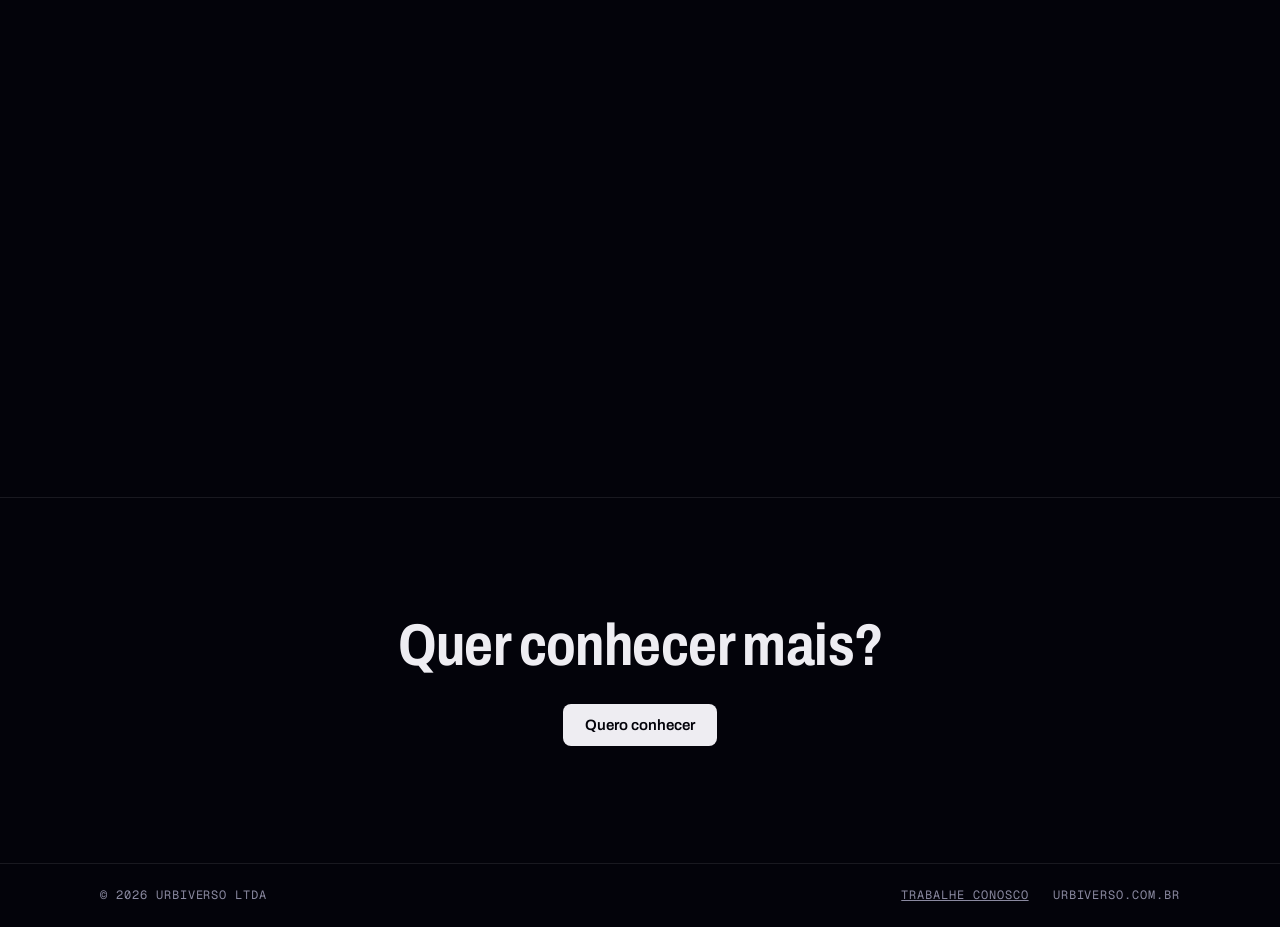
==== commit 7da0b90c: "Home: CSS e JS em assets/, compartilhados pelas duas línguas O estilo e as animações saem de dentro " ====
--- a/index.html
+++ b/index.html
@@ -13,108 +13,7 @@
 <link rel="preconnect" href="https://fonts.googleapis.com">
 <link rel="preconnect" href="https://fonts.gstatic.com" crossorigin>
 <link rel="stylesheet" href="https://fonts.googleapis.com/css2?family=Archivo:wdth,wght@62..125,300..800&family=Geist+Mono:wght@400;500&display=swap">
-<style>
-:root{
-  color-scheme: dark;
-  --espaco:#03030A; --nebulosa:#1A1A55; --texto:#EEEDF2; --apagado:#8A89A0; --linha:rgba(255,255,255,.09);
-  --azul:#2AA9E0; --verde:#13A98D; --laranja:#F7A111; --magenta:#9A2B79;
-  --sans:"Archivo",system-ui,sans-serif; --mono:"Geist Mono",ui-monospace,monospace;
-}
-*{box-sizing:border-box}
-html{background:var(--espaco)}
-body{margin:0;background:var(--espaco);color:var(--texto);font-family:var(--sans);font-size:17px;line-height:1.6;-webkit-font-smoothing:antialiased;overflow-x:hidden}
-a{color:inherit}
-:focus-visible{outline:2px solid var(--laranja);outline-offset:3px}
-#ceu{position:fixed;inset:0;width:100%;height:100%;z-index:0;pointer-events:none}
-.nebulosa{position:fixed;inset:-35%;z-index:0;pointer-events:none;
-  background:radial-gradient(35% 26% at 65% 32%,rgba(26,26,85,.55),transparent 70%),radial-gradient(29% 24% at 29% 70%,rgba(154,43,121,.13),transparent 70%),radial-gradient(22% 18% at 55% 56%,rgba(42,169,224,.05),transparent 70%);
-  animation:gira-nebulosa 240s linear infinite}
-@keyframes gira-nebulosa{to{transform:rotate(-360deg)}}
-main,header,footer{position:relative;z-index:1}
-.mono{font-family:var(--mono);font-size:12px;letter-spacing:.08em;text-transform:uppercase;color:var(--apagado)}
-.env{max-width:1120px;margin:0 auto;padding-inline:20px}
-
-.topo{position:fixed;inset:0 0 auto 0;z-index:5;padding-top:env(safe-area-inset-top,0px);
-  background:linear-gradient(var(--espaco) 20%,transparent)}
-.topo .env{display:flex;justify-content:space-between;align-items:center;height:60px}
-.topo .marca{display:flex;align-items:center;gap:12px;text-decoration:none;opacity:0;pointer-events:none;transition:opacity .5s}
-.topo.mostra .marca{opacity:1;pointer-events:auto}
-.topo .marca .simbolo{width:28px;height:28px;display:block}
-.topo .marca .palavra{height:15px;width:auto;display:block}
-.topo nav{display:flex;gap:18px;align-items:center}
-/* Em tela estreita os dois links não cabem ao lado da marca: "Trabalhe conosco" fica só no rodapé */
-@media (max-width:479px){.topo nav a[href^="trabalhe"]{display:none}}
-
-/* Entrada: só a marca */
-.intro{--s:min(36vh,46vw,340px);position:relative;min-height:100svh;display:grid;justify-items:center;align-content:center;gap:calc(var(--s)*.232);padding:80px 20px 110px}
-.simbolo-grande{width:var(--s);aspect-ratio:1;animation:chega 1.6s cubic-bezier(.2,.7,0,1) both}
-.vortice{width:100%;height:100%;will-change:transform}
-.vortice img{width:100%;height:100%;display:block}
-.intro .palavra{display:block;height:calc(var(--s)*.36);width:auto;animation:chega 1.2s .45s cubic-bezier(.2,.7,0,1) both}
-@keyframes chega{from{opacity:0;transform:translateY(14px) scale(.96)}}
-.role{position:absolute;left:50%;bottom:calc(24px + env(safe-area-inset-bottom,0px));width:44px;height:44px;margin-left:-22px;display:grid;place-items:center;color:var(--apagado);animation:quica 2.4s ease-in-out infinite}
-.role:hover{color:var(--texto)}
-.role svg{width:26px;height:26px}
-@keyframes quica{50%{transform:translateY(7px)}}
-
-/* A frase principal, com tela própria */
-.abertura{min-height:92svh;display:grid;justify-items:center;align-content:center;text-align:center;gap:26px;padding:80px 20px}
-.abertura h1{margin:0;max-width:19ch;font-weight:700;font-stretch:78%;font-size:clamp(36px,5.2vw,74px);line-height:1;letter-spacing:-.01em;text-wrap:balance}
-.abertura p{margin:0;max-width:44ch;color:var(--apagado);font-size:clamp(17px,1.6vw,20px)}
-.cta{display:inline-block;font:600 15px var(--sans);color:var(--espaco);background:var(--texto);border-radius:8px;padding:13px 22px;text-decoration:none}
-.cta:hover{background:#fff}
-.js .revela{opacity:0;transform:translateY(22px);transition:opacity .9s ease,transform .9s cubic-bezier(.2,.7,0,1)}
-.js .revela.on{opacity:1;transform:none}
-
-/* Blocos: texto à esquerda, visual à direita (empilham no celular) */
-.capitulo{padding-block:clamp(64px,11vh,120px);border-top:1px solid var(--linha)}
-.bloco{display:grid;gap:44px;align-items:center}
-@media (min-width:900px){.bloco{grid-template-columns:minmax(0,1fr) minmax(0,1.05fr);gap:64px}}
-.rotulo{display:flex;gap:14px;align-items:center;margin-bottom:24px}
-.rotulo .n{color:var(--laranja)}
-.titulo{margin:0;max-width:22ch;font-weight:600;font-stretch:84%;font-size:clamp(28px,3.5vw,48px);line-height:1.1;letter-spacing:-.01em;text-wrap:balance}
-.acende .p{opacity:.2;transition:opacity .35s linear}
-.acende .p.on{opacity:1}
-.apoio{margin:22px 0 0;max-width:44ch;color:var(--apagado);font-size:18px}
-
-/* 01 · fluxograma com o brilho percorrendo */
-.fluxo{display:block;width:100%;max-width:460px;aspect-ratio:1;justify-self:center}
-
-/* 02 · letreiro da infraestrutura */
-.letreiro{display:grid;gap:4px;overflow:hidden;
-  -webkit-mask-image:linear-gradient(90deg,transparent,#000 10%,#000 90%,transparent);mask-image:linear-gradient(90deg,transparent,#000 10%,#000 90%,transparent)}
-@media (max-width:899px){.letreiro{margin-inline:-20px}}
-.faixa{display:flex;width:max-content;animation:corre var(--dur,60s) linear infinite}
-.faixa.volta{animation-direction:reverse}
-.faixa span{white-space:nowrap;font-weight:600;font-stretch:80%;font-size:clamp(24px,2.6vw,36px);line-height:1.3;letter-spacing:-.01em;padding-right:.5em}
-.faixa span::after{content:"✦";color:var(--laranja);font-size:.42em;vertical-align:.4em;padding-left:.5em}
-.faixa.apagada span{color:var(--apagado)}
-@keyframes corre{to{transform:translateX(-50%)}}
-.so-leitor{position:absolute;width:1px;height:1px;overflow:hidden;clip-path:inset(50%);white-space:nowrap}
-
-/* 03 · escala: rede que vira galáxia */
-.escala{position:relative;height:280vh;border-top:1px solid var(--linha)}
-.palco{position:sticky;top:0;height:100svh;overflow:hidden}
-.palco canvas{position:absolute;inset:0;width:100%;height:100%;display:block}
-.palco .env{position:relative;height:100%;display:grid;align-content:start;padding-top:96px;pointer-events:none}
-@media (min-width:900px){.palco .env{grid-template-columns:minmax(0,1fr) minmax(0,1.05fr);gap:64px;align-content:center;padding-top:0}}
-
-/* Fecho */
-.final{padding-block:clamp(72px,13vh,140px);border-top:1px solid var(--linha);text-align:center}
-.final h2{margin:0 0 28px;font-weight:700;font-stretch:80%;font-size:clamp(32px,4.6vw,60px);line-height:1.04;letter-spacing:-.01em}
-
-footer{border-top:1px solid var(--linha);padding-block:22px calc(22px + env(safe-area-inset-bottom,0px))}
-footer .env{display:flex;justify-content:space-between;gap:12px;flex-wrap:wrap}
-footer .links{display:flex;gap:24px;flex-wrap:wrap}
-
-@media (prefers-reduced-motion:reduce){
-  .nebulosa,.simbolo-grande,.intro .palavra,.role,.faixa{animation:none}
-  .acende .p{opacity:1}
-  .js .revela{opacity:1;transform:none;transition:none}
-  .escala{height:auto}
-  .palco{position:relative}
-}
-</style>
+<link rel="stylesheet" href="assets/home.css">
 </head>
 <body>
 <canvas id="ceu" aria-hidden="true"></canvas>
@@ -187,341 +86,6 @@
 
 <footer><div class="env mono"><span>© 2026 Urbiverso Ltda</span><span class="links"><a href="trabalhe-conosco/">Trabalhe conosco</a><span>urbiverso.com.br</span></span></div></footer>
 
-<script>
-document.documentElement.classList.add('js');
-const reduz=matchMedia('(prefers-reduced-motion: reduce)').matches;
-const clamp=(v,a=0,b=1)=>Math.min(b,Math.max(a,v));
-const lerp=(a,b,t)=>a+(b-a)*t;
-const suave=t=>t*t*(3-2*t);
-const foraDaTela=r=>r.bottom<0||r.top>innerHeight;
-const aleatorio=s=>()=>(s=(s*16807)%2147483647)/2147483647;
-
-/* Céu: as estrelas giram devagar em volta do centro, no sentido anti-horário (as de dentro mais rápido); rolar dá um empurrão */
-const ceu=document.getElementById('ceu'), cx=ceu.getContext('2d');
-let estrelas=[], W=0, H=0, giroCeu=0;
-function semear(){
-  const dpr=Math.min(devicePixelRatio||1,2), novaLargura=innerWidth!==W;
-  W=innerWidth; H=innerHeight; ceu.width=W*dpr; ceu.height=H*dpr; cx.setTransform(dpr,0,0,dpr,0,0);
-  if(!novaLargura) return;
-  const R=Math.hypot(W,H)/2*1.02, rnd=aleatorio(7);
-  estrelas=Array.from({length:Math.round(W*H/2300)},()=>{const rho=R*Math.sqrt(rnd());
-    return {rho,th:rnd()*6.283,k:.35+.65*(1-rho/R),r:.3+rnd()*1.1,fase:rnd()*6.28,vel:.4+rnd()*1.2,cor:rnd()<.08?'247,161,17':rnd()<.1?'42,169,224':'255,255,255'};});
-}
-function desenharCeu(t){
-  cx.clearRect(0,0,W,H);
-  for(const e of estrelas){
-    const th=e.th-giroCeu*e.k, x=W/2+e.rho*Math.cos(th), y=H/2+e.rho*Math.sin(th);
-    if(x<-2||y<-2||x>W+2||y>H+2) continue;
-    const a=reduz?.7:.45+.45*Math.sin(t/1000*e.vel+e.fase);
-    cx.fillStyle=`rgba(${e.cor},${a.toFixed(2)})`;
-    cx.beginPath();cx.arc(x,y,e.r,0,6.283);cx.fill();
-  }
-}
-semear(); addEventListener('resize',semear);
-
-const vortice=document.getElementById('vortice'), topo=document.getElementById('topo');
-
-/* A frase principal e o botão aparecem ao entrar na tela */
-const revelar=[...document.querySelectorAll('.revela')];
-if(reduz) revelar.forEach(e=>e.classList.add('on'));
-else{const o=new IntersectionObserver(es=>es.forEach(e=>{if(e.isIntersecting){e.target.classList.add('on');o.unobserve(e.target);}}),{threshold:.3});revelar.forEach(e=>o.observe(e));}
-
-/* Títulos dos blocos acendem palavra por palavra conforme a leitura */
-const acesos=[...document.querySelectorAll('.acende')].map(el=>{
-  el.innerHTML=el.textContent.trim().split(/\s+/).map(w=>`<span class="p">${w}</span>`).join(' ');
-  return {el,ps:[...el.querySelectorAll('.p')]};
-});
-function acender(){
-  if(reduz) return;
-  for(const a of acesos){
-    const r=a.el.getBoundingClientRect(); if(foraDaTela(r)) continue;
-    const n=Math.round(clamp((innerHeight*.92-r.top)/(r.height+innerHeight*.25))*a.ps.length);
-    a.ps.forEach((w,i)=>w.classList.toggle('on',i<n));
-  }
-}
-
-/* 02 · letreiro: quatro faixas em sentidos alternados, montadas a partir da lista acessível */
-const itensInfra=[...document.querySelectorAll('#itens-infra li')].map(li=>li.textContent);
-[[0,3,70],[3,6,58],[6,9,64],[9,11,52]].forEach(([a,b,dur],i)=>{
-  const f=document.createElement('div'); f.className='faixa'+(i%2?' volta apagada':''); f.style.setProperty('--dur',dur+'s');
-  const copia=itensInfra.slice(a,b).concat(itensInfra.slice(a,b)).map(t=>`<span>${t}</span>`).join('');
-  f.innerHTML=copia+copia; document.getElementById('letreiro').appendChild(f);
-});
-
-/* 01 · fluxograma de um processo de empresa. Um brilho percorre o processo de ponta a ponta;
-   conforme a rolagem, a volta que levava semanas passa a levar milissegundos. */
-const flx=document.getElementById('fluxo'), fc=flx.getContext('2d');
-let FW=0;
-function medirFluxo(){const d=Math.min(devicePixelRatio||1,2);FW=flx.clientWidth;flx.width=flx.height=Math.round(FW*d);fc.setTransform(d,0,0,d,0,0);}
-medirFluxo(); addEventListener('resize',medirFluxo);
-// etapas em coordenadas de 0 a 1: centro, largura e altura
-const ETAPA={
-  inicio:     {x:.17,y:.13,w:.2, h:.075,forma:'pilula', rotulo:'Início'},
-  pedido:     {x:.5, y:.13,w:.24,h:.09, forma:'caixa',  rotulo:'Pedido'},
-  analise:    {x:.83,y:.13,w:.24,h:.09, forma:'caixa',  rotulo:'Análise'},
-  aprovado:   {x:.83,y:.39,w:.27,h:.15, forma:'losango',rotulo:'Aprovado?'},
-  ajuste:     {x:.5, y:.39,w:.2, h:.09, forma:'caixa',  rotulo:'Ajuste'},
-  execucao:   {x:.83,y:.65,w:.24,h:.09, forma:'caixa',  rotulo:'Execução'},
-  faturamento:{x:.5, y:.65,w:.26,h:.09, forma:'caixa',  rotulo:'Faturamento'},
-  entrega:    {x:.17,y:.65,w:.24,h:.09, forma:'caixa',  rotulo:'Entrega'},
-  fim:        {x:.17,y:.87,w:.2, h:.075,forma:'pilula', rotulo:'Fim'},
-};
-const borda=(n,lado)=>{const e=ETAPA[n];return {d:[e.x+e.w/2,e.y],e:[e.x-e.w/2,e.y],c:[e.x,e.y-e.h/2],b:[e.x,e.y+e.h/2]}[lado];};
-const LIGACOES=[
-  ['inicio','d','pedido','e'],
-  ['pedido','d','analise','e'],
-  ['analise','b','aprovado','c'],
-  ['aprovado','e','ajuste','d','não'],
-  ['ajuste','c','pedido','b'],
-  ['aprovado','b','execucao','c','sim'],
-  ['execucao','e','faturamento','d'],
-  ['faturamento','e','entrega','d'],
-  ['entrega','b','fim','c'],
-].map(([de,ld,para,lp,rotulo])=>({de,para,a:borda(de,ld),b:borda(para,lp),rotulo,luz:0}));
-const ligacao=(de,para)=>LIGACOES.find(l=>l.de===de&&l.para===para);
-// o brilho anda de centro a centro; a cada três voltas, uma passa pelo ajuste
-const trajeto=nomes=>{const p=nomes.map(n=>[ETAPA[n].x,ETAPA[n].y]),acum=[0];
-  for(let i=1;i<p.length;i++) acum.push(acum[i-1]+Math.hypot(p[i][0]-p[i-1][0],p[i][1]-p[i-1][1]));
-  return {nomes,p,acum,total:acum[acum.length-1]};};
-const DIRETO=trajeto(['inicio','pedido','analise','aprovado','execucao','faturamento','entrega','fim']);
-const COM_AJUSTE=trajeto(['inicio','pedido','analise','aprovado','ajuste','pedido','analise','aprovado','execucao','faturamento','entrega','fim']);
-const pontoEm=(t,d)=>{d=clamp(d,0,t.total);let i=1;while(i<t.acum.length-1&&t.acum[i]<d)i++;
-  const k=(d-t.acum[i-1])/((t.acum[i]-t.acum[i-1])||1);return [lerp(t.p[i-1][0],t.p[i][0],k),lerp(t.p[i-1][1],t.p[i][1],k)];};
-let atual=DIRETO, andado=0, voltas=0;
-const luzEtapa=Object.fromEntries(Object.keys(ETAPA).map(k=>[k,0]));
-const SEMANA=6.048e8, DIA=8.64e7, HORA=3.6e6, MINUTO=6e4, SEGUNDO=1e3;
-function duracao(ms){
-  if(ms>=2*SEMANA) return [Math.round(ms/SEMANA),'semanas'];
-  if(ms>=2*DIA) return [Math.round(ms/DIA),'dias'];
-  if(ms>=2*HORA) return [Math.round(ms/HORA),'horas'];
-  if(ms>=2*MINUTO) return [Math.round(ms/MINUTO),'minutos'];
-  if(ms>=SEGUNDO){const n=Math.round(ms/SEGUNDO);return [n,n>1?'segundos':'segundo'];}
-  return [Math.round(ms),'milissegundos'];
-}
-function contorno(n,x,y,w,h){
-  fc.beginPath();
-  if(n.forma==='losango'){fc.moveTo(x,y-h/2);fc.lineTo(x+w/2,y);fc.lineTo(x,y+h/2);fc.lineTo(x-w/2,y);fc.closePath();return;}
-  const r=n.forma==='pilula'?h/2:6, x0=x-w/2, y0=y-h/2;
-  fc.moveTo(x0+r,y0);fc.arcTo(x0+w,y0,x0+w,y0+h,r);fc.arcTo(x0+w,y0+h,x0,y0+h,r);fc.arcTo(x0,y0+h,x0,y0,r);fc.arcTo(x0,y0,x0+w,y0,r);fc.closePath();
-}
-function fluxo(dt){
-  const r=flx.getBoundingClientRect(); if(foraDaTela(r)) return;
-  const e=suave(reduz?1:clamp((innerHeight*.9-r.top)/(innerHeight*.55+r.height/2)));
-  const ms=Math.pow(10,lerp(Math.log10(3*SEMANA),Math.log10(40),e));
-  const vel=DIRETO.total/(7000*Math.pow(10,-1.5*e));   // na tela: de 7 s a uns 0,2 s por volta
-  const rastro=lerp(.06,.5,e);
-  for(const k in luzEtapa) luzEtapa[k]*=Math.exp(-dt/450);
-  for(const l of LIGACOES) l.luz*=Math.exp(-dt/600);
-  if(!reduz){
-    const antes=andado; andado+=vel*dt;
-    atual.acum.forEach((d,i)=>{
-      if(d>antes&&d<=andado) luzEtapa[atual.nomes[i]]=1;
-      if(i&&atual.acum[i-1]<andado&&d>antes) ligacao(atual.nomes[i-1],atual.nomes[i]).luz=1;   // a ligação acende enquanto o brilho passa por ela
-    });
-    if(andado>atual.total+rastro){voltas++; atual=voltas%3===2?COM_AJUSTE:DIRETO; andado=0; luzEtapa.inicio=1;}
-  }
-  const S=FW, X=v=>v*S, fonte=Math.max(9,S*.026);
-  fc.clearRect(0,0,S,S);
-  // ligações, com ponta de seta
-  fc.font=`500 ${fonte.toFixed(1)}px "Geist Mono", ui-monospace, monospace`;
-  if('letterSpacing' in fc) fc.letterSpacing='1px';
-  for(const {a,b,rotulo,luz} of LIGACOES){
-    const ax=X(a[0]), ay=X(a[1]), bx=X(b[0]), by=X(b[1]), ang=Math.atan2(by-ay,bx-ax), t=6, l=reduz?0:luz;
-    const cor=`rgba(${Math.round(lerp(255,42,l))},${Math.round(lerp(255,169,l))},${Math.round(lerp(255,224,l))},${(.22+.6*l).toFixed(3)})`;
-    if(l>.02){fc.lineWidth=5; fc.strokeStyle=`rgba(42,169,224,${(.16*l).toFixed(3)})`; fc.beginPath(); fc.moveTo(ax,ay); fc.lineTo(bx,by); fc.stroke();}
-    fc.lineWidth=1; fc.strokeStyle=cor; fc.beginPath(); fc.moveTo(ax,ay); fc.lineTo(bx,by); fc.stroke();
-    fc.fillStyle=cor; fc.beginPath(); fc.moveTo(bx,by); fc.lineTo(bx-t*Math.cos(ang-.45),by-t*Math.sin(ang-.45)); fc.lineTo(bx-t*Math.cos(ang+.45),by-t*Math.sin(ang+.45)); fc.closePath(); fc.fill();
-    if(rotulo){
-      const horizontal=Math.abs(by-ay)<1;
-      fc.textAlign=horizontal?'center':'left'; fc.textBaseline=horizontal?'bottom':'middle';
-      fc.fillStyle='#8A89A0'; fc.fillText(rotulo.toUpperCase(),horizontal?(ax+bx)/2:ax+8,horizontal?ay-5:(ay+by)/2);
-    }
-  }
-  // o brilho: rastro atrás da cabeça; dentro das etapas ele some e a etapa acende
-  if(!reduz){
-    const ini=Math.max(0,andado-rastro), fim=Math.min(andado,atual.total);
-    fc.lineCap='round';
-    for(let k=0,seg=36;k<seg&&fim>ini;k++){
-      const [x0,y0]=pontoEm(atual,lerp(ini,fim,k/seg)), [x1,y1]=pontoEm(atual,lerp(ini,fim,(k+1)/seg)), a=(k+1)/seg;
-      fc.strokeStyle=`rgba(42,169,224,${(a*.25).toFixed(3)})`; fc.lineWidth=4+a*5;
-      fc.beginPath(); fc.moveTo(X(x0),X(y0)); fc.lineTo(X(x1),X(y1)); fc.stroke();
-      fc.strokeStyle=`rgba(${Math.round(lerp(42,220,a*a))},${Math.round(lerp(169,240,a*a))},255,${(a*.95).toFixed(3)})`; fc.lineWidth=1+a*1.8;
-      fc.beginPath(); fc.moveTo(X(x0),X(y0)); fc.lineTo(X(x1),X(y1)); fc.stroke();
-    }
-    if(andado<=atual.total){
-      const [hx,hy]=pontoEm(atual,andado), g=fc.createRadialGradient(X(hx),X(hy),0,X(hx),X(hy),12);
-      g.addColorStop(0,'rgba(255,255,255,1)'); g.addColorStop(.3,'rgba(42,169,224,.6)'); g.addColorStop(1,'rgba(42,169,224,0)');
-      fc.fillStyle=g; fc.beginPath(); fc.arc(X(hx),X(hy),12,0,6.283); fc.fill();
-    }
-  }
-  // etapas
-  fc.textAlign='center'; fc.textBaseline='middle'; fc.lineWidth=1.2;
-  for(const k in ETAPA){
-    const n=ETAPA[k], l=reduz?.5:luzEtapa[k], x=X(n.x), y=X(n.y);
-    contorno(n,x,y,X(n.w),X(n.h));
-    fc.fillStyle='#07071A'; fc.fill();
-    if(l>.01){fc.fillStyle=`rgba(247,161,17,${(.12*l).toFixed(3)})`; fc.fill();}
-    fc.strokeStyle=`rgba(${Math.round(lerp(255,247,l))},${Math.round(lerp(255,161,l))},${Math.round(lerp(255,17,l))},${(.3+.7*l).toFixed(3)})`; fc.stroke();
-    fc.fillStyle=`rgba(238,237,242,${(.55+.45*l).toFixed(3)})`; fc.fillText(n.rotulo.toUpperCase(),x,y+.5);
-  }
-  // quanto leva uma volta
-  const [q,u]=duracao(ms);
-  fc.textAlign='right'; fc.textBaseline='alphabetic';
-  if('letterSpacing' in fc) fc.letterSpacing='0px';
-  if('fontStretch' in fc) fc.fontStretch='condensed';
-  fc.fillStyle='#EEEDF2'; fc.font=`600 ${Math.round(S*.11)}px Archivo, system-ui, sans-serif`; fc.fillText(String(q),X(.95),X(.9));
-  if('fontStretch' in fc) fc.fontStretch='normal';
-  if('letterSpacing' in fc) fc.letterSpacing='1.5px';
-  fc.fillStyle='#8A89A0'; fc.font=`500 ${fonte.toFixed(1)}px "Geist Mono", ui-monospace, monospace`; fc.fillText(u.toUpperCase(),X(.95),X(.955));
-}
-
-/* 03 · escala: um ponto se liga aos vizinhos, a rede cresce, a câmera se afasta, inclina,
-   e a rede se revela parte de uma galáxia, que ela vai tomando até o fim. Galáxia em WebGL; rede em canvas 2D por cima. */
-const esc=document.getElementById('c3'), palco=esc.querySelector('.palco');
-const glc=document.getElementById('galaxia'), rede=document.getElementById('rede'), rc=rede.getContext('2d');
-const gl=glc.getContext('webgl',{premultipliedAlpha:true,alpha:true,antialias:false});
-let GW=0, GH=0, gdpr=1, ancora={x:0,y:0}, mEsc=300, giroGal=0;
-
-const GAL=(()=>{
-  const rnd=aleatorio(20260928), gauss=()=>{let u=0;for(let i=0;i<6;i++)u+=rnd();return (u-3)*1.4142;};
-  const movel=innerWidth<700, NE=movel?16000:32000, NN=movel?900:2200;
-  const passo=Math.tan(21*Math.PI/180), r0=.1;
-  const braco=(r,k)=>k+Math.log(Math.max(r,r0)/r0)/passo;          // ângulo do braço k no raio r
-  const cor=[[1,.86,.66],[.8,.82,.9],[.66,.8,1],[.3,.7,.94],[.86,.4,.76]];
-  const nos=Array.from({length:90},()=>{const r=.2+rnd()*.78,a=braco(r,rnd()<.5?0:Math.PI)+gauss()*.1;return [r*Math.cos(a),r*Math.sin(a)];});
-  const v=[];
-  const disco=()=>.05-Math.log(1-rnd()*(1-Math.exp(-1/.3)))*.3;  // exponencial truncada
-  for(let i=0;i<NE;i++){
-    const u=rnd(); let x,y,c,b,t=.9+rnd()*1.3;
-    if(u<.1){const r=Math.abs(gauss())*.08+Math.abs(gauss())*.025,a=rnd()*6.283;x=r*Math.cos(a);y=r*Math.sin(a)*.88;c=0;b=.14+.26*rnd();t=1.1+rnd()*1.3;}
-    else if(u<.16){const n=nos[(rnd()*nos.length)|0];x=n[0]+gauss()*.011;y=n[1]+gauss()*.011;c=rnd()<.55?4:3;b=.45+.5*rnd();t=1.2+rnd()*1.6;}
-    else{
-      const r=disco(); let a;
-      if(rnd()<.78){const k=rnd()<.85?(rnd()<.5?0:Math.PI):(rnd()<.5?Math.PI/2:Math.PI*1.5);a=braco(r,k)+gauss()*(.2+.12*r);c=rnd()<.5?2:rnd()<.35?3:1;b=(.3+.55*rnd()*rnd())*(.4+.6*Math.min(1,r/.4));}
-      else{a=rnd()*6.283;c=r<.3?0:1;b=.1+.28*rnd();}
-      const rr=r*(1+gauss()*.05); x=rr*Math.cos(a); y=rr*Math.sin(a);
-      if(rnd()<.012){t=2.6+rnd()*1.8;b=.95;}
-    }
-    v.push(x,y,...cor[c],b,t,0,0);
-  }
-  for(let i=0;i<NN;i++){                                              // névoa: manchas grandes e fracas
-    const u=rnd(); let x,y,c,t,b;
-    if(u<.12){const r=Math.abs(gauss())*.07,a=rnd()*6.283;x=r*Math.cos(a);y=r*Math.sin(a)*.88;c=[1,.78,.5];t=.1+rnd()*.1;b=.026;}
-    else{const r=disco(),k=rnd()<.5?0:Math.PI,a=braco(r,k)+gauss()*(.16+.1*r);x=r*Math.cos(a);y=r*Math.sin(a);c=rnd()<.8?[.34,.52,1]:[.8,.3,.72];t=.05+rnd()*.08;b=.045+.03*rnd();}
-    v.push(x,y,...c,b,t,1,0);
-  }
-  const rO=.56, aO=braco(rO,0), O=[rO*Math.cos(aO),rO*Math.sin(aO)];
-  const N=v.length/9; let max=0;
-  for(let i=0;i<N;i++){const d=Math.hypot(v[i*9]-O[0],v[i*9+1]-O[1]);v[i*9+8]=d;if(d>max)max=d;}
-  return {v:new Float32Array(v),N,NE,O,max};
-})();
-
-// a rede: nós em volta da origem, em todas as escalas; cada um se liga aos dois vizinhos mais próximos que já existiam
-const REDE=(()=>{
-  const rnd=aleatorio(5), O=GAL.O, n=[{x:O[0],y:O[1],d:0,origem:true}];
-  for(let i=0;i<420;i++){const r=.0012*Math.pow(.26/.0012,rnd()),a=rnd()*6.283;n.push({x:O[0]+Math.cos(a)*r,y:O[1]+Math.sin(a)*r,d:r,azul:rnd()<.22});}
-  n.sort((a,b)=>a.d-b.d);
-  n.forEach((p,k)=>{if(!k)return;const m=[];for(let j=0;j<k;j++)m.push([Math.hypot(p.x-n[j].x,p.y-n[j].y),j]);m.sort((a,b)=>a[0]-b[0]);p.lig=m.slice(0,2).map(q=>q[1]);});
-  return n;
-})();
-
-let U={};
-if(gl){
-  const sombreador=(tipo,src)=>{const s=gl.createShader(tipo);gl.shaderSource(s,src);gl.compileShader(s);return s;};
-  const prog=gl.createProgram();
-  gl.attachShader(prog,sombreador(gl.VERTEX_SHADER,`
-attribute vec2 aP;attribute vec3 aC;attribute float aB,aT,aK,aD;
-uniform vec2 uM0,uM1,uT,uTela;uniform float uR,uVis,uDpr,uEsc,uNev;
-varying vec3 vC;varying float vA;
-void main(){
-  vec2 p=aP.x*uM0+aP.y*uM1+uT;
-  gl_Position=vec4(p.x/uTela.x*2.-1.,1.-p.y/uTela.y*2.,0.,1.);
-  float aceso=1.-smoothstep(uR*.82,uR,aD);
-  vC=mix(vec3(.55,.58,.68),aC,aceso);
-  float a=aB*mix(.14*uVis,1.,aceso);
-  if(aK>.5){a*=uNev;gl_PointSize=min(aT*uEsc,160.)*uDpr;}else{gl_PointSize=aT*uDpr;}
-  vA=a;
-}`));
-  gl.attachShader(prog,sombreador(gl.FRAGMENT_SHADER,`
-precision mediump float;varying vec3 vC;varying float vA;
-void main(){vec2 d=gl_PointCoord-.5;float q=dot(d,d)*4.;if(q>1.)discard;float f=exp(-q*3.5)*vA;gl_FragColor=vec4(vC*f,f);}`));
-  gl.linkProgram(prog); gl.useProgram(prog);
-  gl.bindBuffer(gl.ARRAY_BUFFER,gl.createBuffer()); gl.bufferData(gl.ARRAY_BUFFER,GAL.v,gl.STATIC_DRAW);
-  [['aP',2,0],['aC',3,2],['aB',1,5],['aT',1,6],['aK',1,7],['aD',1,8]].forEach(([n,t,o])=>{const l=gl.getAttribLocation(prog,n);gl.enableVertexAttribArray(l);gl.vertexAttribPointer(l,t,gl.FLOAT,false,36,o*4);});
-  ['uM0','uM1','uT','uTela','uR','uVis','uDpr','uEsc','uNev'].forEach(n=>U[n]=gl.getUniformLocation(prog,n));
-  gl.enable(gl.BLEND); gl.blendFunc(gl.ONE,gl.ONE); gl.clearColor(0,0,0,0);
-}
-
-function medirGalaxia(){
-  gdpr=Math.min(devicePixelRatio||1,2); GW=palco.clientWidth; GH=palco.clientHeight;
-  for(const c of [glc,rede]){c.width=Math.round(GW*gdpr);c.height=Math.round(GH*gdpr);}
-  rc.setTransform(gdpr,0,0,gdpr,0,0);
-  if(gl) gl.viewport(0,0,glc.width,glc.height);
-  const pr=palco.getBoundingClientRect(), env=palco.querySelector('.env').getBoundingClientRect(), txt=palco.querySelector('.texto').getBoundingClientRect();
-  if(innerWidth>=900){ancora={x:env.left-pr.left+env.width*.75,y:GH*.5}; mEsc=Math.min(env.width*.62,GH*.95);}
-  else{const y0=txt.bottom-pr.top+12; ancora={x:GW/2,y:y0+(GH-y0)/2}; mEsc=Math.min(GW*.96,(GH-y0)*.95);}
-}
-medirGalaxia(); addEventListener('resize',medirGalaxia);
-
-function galaxia(dt){
-  const r=esc.getBoundingClientRect(); if(foraDaTela(r)) return;
-  const p=reduz?1:clamp((innerHeight*.6-r.top)/(innerHeight*.6+(r.height-innerHeight)*.75));
-  const f1=clamp(p/.5), f2=suave(clamp((p-.5)/.28)), f3=suave(clamp((p-.78)/.22));
-  const R0=.0009, R1=.12, R2=.3, Rmax=GAL.max*1.02;
-  const R=p<.5?R0*Math.pow(R1/R0,f1):p<.78?R1*Math.pow(R2/R1,f2):R2*Math.pow(Rmax/R2,f3);
-  const s1=.36*mEsc/R1, s=p<.5?.36*mEsc/R:s1*Math.pow(.47*mEsc/s1,f2);
-  const incl=lerp(1,.58,f2), beta=lerp(0,-.42,f2);
-  if(!reduz) giroGal+=dt*.00004*suave(clamp((p-.6)/.4));
-  const ca=Math.cos(-giroGal), sa=Math.sin(-giroGal), cb=Math.cos(beta), sb=Math.sin(beta);
-  const m00=s*(cb*ca-sb*incl*sa), m10=s*(sb*ca+cb*incl*sa), m01=s*(-cb*sa-sb*incl*ca), m11=s*(-sb*sa+cb*incl*ca);
-  const wx=GAL.O[0]*(1-f2), wy=GAL.O[1]*(1-f2), tx=ancora.x-(m00*wx+m01*wy), ty=ancora.y-(m10*wx+m11*wy);
-  const tela=(q)=>[m00*q.x+m01*q.y+tx, m10*q.x+m11*q.y+ty];
-  const nev=clamp((p-.45)/.4);
-  if(gl){
-    gl.clear(gl.COLOR_BUFFER_BIT);
-    gl.uniform2f(U.uM0,m00,m10); gl.uniform2f(U.uM1,m01,m11); gl.uniform2f(U.uT,tx,ty); gl.uniform2f(U.uTela,GW,GH);
-    gl.uniform1f(U.uR,R); gl.uniform1f(U.uVis,suave(clamp((p-.42)/.3))); gl.uniform1f(U.uDpr,gdpr); gl.uniform1f(U.uEsc,s); gl.uniform1f(U.uNev,nev);
-    gl.drawArrays(gl.POINTS,0,GAL.NE);
-    if(nev>.01) gl.drawArrays(gl.POINTS,GAL.NE,GAL.N-GAL.NE);
-  }
-  rc.clearRect(0,0,GW,GH);
-  const aRede=1-suave(clamp((p-.42)/.3)), aLig=1-suave(clamp((p-.3)/.3)), tam=lerp(3.2,1.3,clamp(p/.6));
-  if(aLig>0){
-    rc.lineWidth=1; rc.strokeStyle=`rgba(42,169,224,${(.55*aLig).toFixed(3)})`; rc.beginPath();
-    for(let i=1;i<REDE.length;i++){const q=REDE[i]; if(q.d>R) break; const [x,y]=tela(q);
-      for(const j of q.lig){const [x2,y2]=tela(REDE[j]); rc.moveTo(x,y); rc.lineTo(x2,y2);}}
-    rc.stroke();
-  }
-  for(const q of REDE){
-    if(q.d>R) break;
-    const a=q.origem?Math.max(aRede,.9):aRede; if(a<=0) continue;
-    const [x,y]=tela(q); if(x<-10||y<-10||x>GW+10||y>GH+10) continue;
-    rc.globalAlpha=a*(.3+.7*clamp((R-q.d)/(R*.2+1e-9)));
-    if(q.origem){
-      const pulso=reduz?0:(performance.now()/1600)%1;
-      rc.strokeStyle=`rgba(247,161,17,${(.6*(1-pulso)).toFixed(3)})`; rc.lineWidth=1.2;
-      rc.beginPath(); rc.arc(x,y,5+pulso*16*(1-p),0,6.283); rc.stroke();
-      rc.fillStyle='#F7A111'; rc.beginPath(); rc.arc(x,y,lerp(5,2.6,f2),0,6.283); rc.fill();
-    }else{rc.fillStyle=q.azul?'#2AA9E0':'#EEEDF2'; rc.beginPath(); rc.arc(x,y,tam,0,6.283); rc.fill();}
-  }
-  rc.globalAlpha=1;
-}
-
-/* Um laço só para tudo que se move */
-let angulo=0, ultimo=performance.now(), rolagemAnterior=scrollY;
-function laco(t){
-  const dt=Math.min(t-ultimo,100); ultimo=t;
-  const rolou=Math.abs(scrollY-rolagemAnterior); rolagemAnterior=scrollY;
-  if(!reduz){
-    angulo-=dt*.006+rolou*.08;                       // vórtice: ~60s por volta; rolar (para qualquer lado) acelera
-    vortice.style.transform=`rotate(${angulo}deg)`;
-    giroCeu+=dt*.00004+rolou*.00025;                 // céu: bem mais devagar, no mesmo sentido
-  }
-  topo.classList.toggle('mostra',scrollY>innerHeight*.55);
-  desenharCeu(t); acender(); fluxo(dt); galaxia(dt);
-  requestAnimationFrame(laco);
-}
-requestAnimationFrame(laco);
-</script>
+<script src="assets/home.js"></script>
 </body>
 </html>
--- a/assets/home.css
+++ b/assets/home.css
@@ -0,0 +1,100 @@
+:root{
+  color-scheme: dark;
+  --espaco:#03030A; --nebulosa:#1A1A55; --texto:#EEEDF2; --apagado:#8A89A0; --linha:rgba(255,255,255,.09);
+  --azul:#2AA9E0; --verde:#13A98D; --laranja:#F7A111; --magenta:#9A2B79;
+  --sans:"Archivo",system-ui,sans-serif; --mono:"Geist Mono",ui-monospace,monospace;
+}
+*{box-sizing:border-box}
+html{background:var(--espaco)}
+body{margin:0;background:var(--espaco);color:var(--texto);font-family:var(--sans);font-size:17px;line-height:1.6;-webkit-font-smoothing:antialiased;overflow-x:hidden}
+a{color:inherit}
+:focus-visible{outline:2px solid var(--laranja);outline-offset:3px}
+#ceu{position:fixed;inset:0;width:100%;height:100%;z-index:0;pointer-events:none}
+.nebulosa{position:fixed;inset:-35%;z-index:0;pointer-events:none;
+  background:radial-gradient(35% 26% at 65% 32%,rgba(26,26,85,.55),transparent 70%),radial-gradient(29% 24% at 29% 70%,rgba(154,43,121,.13),transparent 70%),radial-gradient(22% 18% at 55% 56%,rgba(42,169,224,.05),transparent 70%);
+  animation:gira-nebulosa 240s linear infinite}
+@keyframes gira-nebulosa{to{transform:rotate(-360deg)}}
+main,header,footer{position:relative;z-index:1}
+.mono{font-family:var(--mono);font-size:12px;letter-spacing:.08em;text-transform:uppercase;color:var(--apagado)}
+.env{max-width:1120px;margin:0 auto;padding-inline:20px}
+
+.topo{position:fixed;inset:0 0 auto 0;z-index:5;padding-top:env(safe-area-inset-top,0px);
+  background:linear-gradient(var(--espaco) 20%,transparent)}
+.topo .env{display:flex;justify-content:space-between;align-items:center;height:60px}
+.topo .marca{display:flex;align-items:center;gap:12px;text-decoration:none;opacity:0;pointer-events:none;transition:opacity .5s}
+.topo.mostra .marca{opacity:1;pointer-events:auto}
+.topo .marca .simbolo{width:28px;height:28px;display:block}
+.topo .marca .palavra{height:15px;width:auto;display:block}
+.topo nav{display:flex;gap:18px;align-items:center}
+/* Em tela estreita os links não cabem ao lado da marca: "Trabalhe conosco" fica só no rodapé */
+@media (max-width:479px){.topo nav a[href$="trabalhe-conosco/"]{display:none}}
+
+/* Entrada: só a marca */
+.intro{--s:min(36vh,46vw,340px);position:relative;min-height:100svh;display:grid;justify-items:center;align-content:center;gap:calc(var(--s)*.232);padding:80px 20px 110px}
+.simbolo-grande{width:var(--s);aspect-ratio:1;animation:chega 1.6s cubic-bezier(.2,.7,0,1) both}
+.vortice{width:100%;height:100%;will-change:transform}
+.vortice img{width:100%;height:100%;display:block}
+.intro .palavra{display:block;height:calc(var(--s)*.36);width:auto;animation:chega 1.2s .45s cubic-bezier(.2,.7,0,1) both}
+@keyframes chega{from{opacity:0;transform:translateY(14px) scale(.96)}}
+.role{position:absolute;left:50%;bottom:calc(24px + env(safe-area-inset-bottom,0px));width:44px;height:44px;margin-left:-22px;display:grid;place-items:center;color:var(--apagado);animation:quica 2.4s ease-in-out infinite}
+.role:hover{color:var(--texto)}
+.role svg{width:26px;height:26px}
+@keyframes quica{50%{transform:translateY(7px)}}
+
+/* A frase principal, com tela própria */
+.abertura{min-height:92svh;display:grid;justify-items:center;align-content:center;text-align:center;gap:26px;padding:80px 20px}
+.abertura h1{margin:0;max-width:19ch;font-weight:700;font-stretch:78%;font-size:clamp(36px,5.2vw,74px);line-height:1;letter-spacing:-.01em;text-wrap:balance}
+.abertura p{margin:0;max-width:44ch;color:var(--apagado);font-size:clamp(17px,1.6vw,20px)}
+.cta{display:inline-block;font:600 15px var(--sans);color:var(--espaco);background:var(--texto);border-radius:8px;padding:13px 22px;text-decoration:none}
+.cta:hover{background:#fff}
+.js .revela{opacity:0;transform:translateY(22px);transition:opacity .9s ease,transform .9s cubic-bezier(.2,.7,0,1)}
+.js .revela.on{opacity:1;transform:none}
+
+/* Blocos: texto à esquerda, visual à direita (empilham no celular) */
+.capitulo{padding-block:clamp(64px,11vh,120px);border-top:1px solid var(--linha)}
+.bloco{display:grid;gap:44px;align-items:center}
+@media (min-width:900px){.bloco{grid-template-columns:minmax(0,1fr) minmax(0,1.05fr);gap:64px}}
+.rotulo{display:flex;gap:14px;align-items:center;margin-bottom:24px}
+.rotulo .n{color:var(--laranja)}
+.titulo{margin:0;max-width:22ch;font-weight:600;font-stretch:84%;font-size:clamp(28px,3.5vw,48px);line-height:1.1;letter-spacing:-.01em;text-wrap:balance}
+.acende .p{opacity:.2;transition:opacity .35s linear}
+.acende .p.on{opacity:1}
+.apoio{margin:22px 0 0;max-width:44ch;color:var(--apagado);font-size:18px}
+
+/* 01 · fluxograma com o brilho percorrendo */
+.fluxo{display:block;width:100%;max-width:460px;aspect-ratio:1;justify-self:center}
+
+/* 02 · letreiro da infraestrutura */
+.letreiro{display:grid;gap:4px;overflow:hidden;
+  -webkit-mask-image:linear-gradient(90deg,transparent,#000 10%,#000 90%,transparent);mask-image:linear-gradient(90deg,transparent,#000 10%,#000 90%,transparent)}
+@media (max-width:899px){.letreiro{margin-inline:-20px}}
+.faixa{display:flex;width:max-content;animation:corre var(--dur,60s) linear infinite}
+.faixa.volta{animation-direction:reverse}
+.faixa span{white-space:nowrap;font-weight:600;font-stretch:80%;font-size:clamp(24px,2.6vw,36px);line-height:1.3;letter-spacing:-.01em;padding-right:.5em}
+.faixa span::after{content:"✦";color:var(--laranja);font-size:.42em;vertical-align:.4em;padding-left:.5em}
+.faixa.apagada span{color:var(--apagado)}
+@keyframes corre{to{transform:translateX(-50%)}}
+.so-leitor{position:absolute;width:1px;height:1px;overflow:hidden;clip-path:inset(50%);white-space:nowrap}
+
+/* 03 · escala: rede que vira galáxia */
+.escala{position:relative;height:280vh;border-top:1px solid var(--linha)}
+.palco{position:sticky;top:0;height:100svh;overflow:hidden}
+.palco canvas{position:absolute;inset:0;width:100%;height:100%;display:block}
+.palco .env{position:relative;height:100%;display:grid;align-content:start;padding-top:96px;pointer-events:none}
+@media (min-width:900px){.palco .env{grid-template-columns:minmax(0,1fr) minmax(0,1.05fr);gap:64px;align-content:center;padding-top:0}}
+
+/* Fecho */
+.final{padding-block:clamp(72px,13vh,140px);border-top:1px solid var(--linha);text-align:center}
+.final h2{margin:0 0 28px;font-weight:700;font-stretch:80%;font-size:clamp(32px,4.6vw,60px);line-height:1.04;letter-spacing:-.01em}
+
+footer{border-top:1px solid var(--linha);padding-block:22px calc(22px + env(safe-area-inset-bottom,0px))}
+footer .env{display:flex;justify-content:space-between;gap:12px;flex-wrap:wrap}
+footer .links{display:flex;gap:24px;flex-wrap:wrap}
+
+@media (prefers-reduced-motion:reduce){
+  .nebulosa,.simbolo-grande,.intro .palavra,.role,.faixa{animation:none}
+  .acende .p{opacity:1}
+  .js .revela{opacity:1;transform:none;transition:none}
+  .escala{height:auto}
+  .palco{position:relative}
+}
